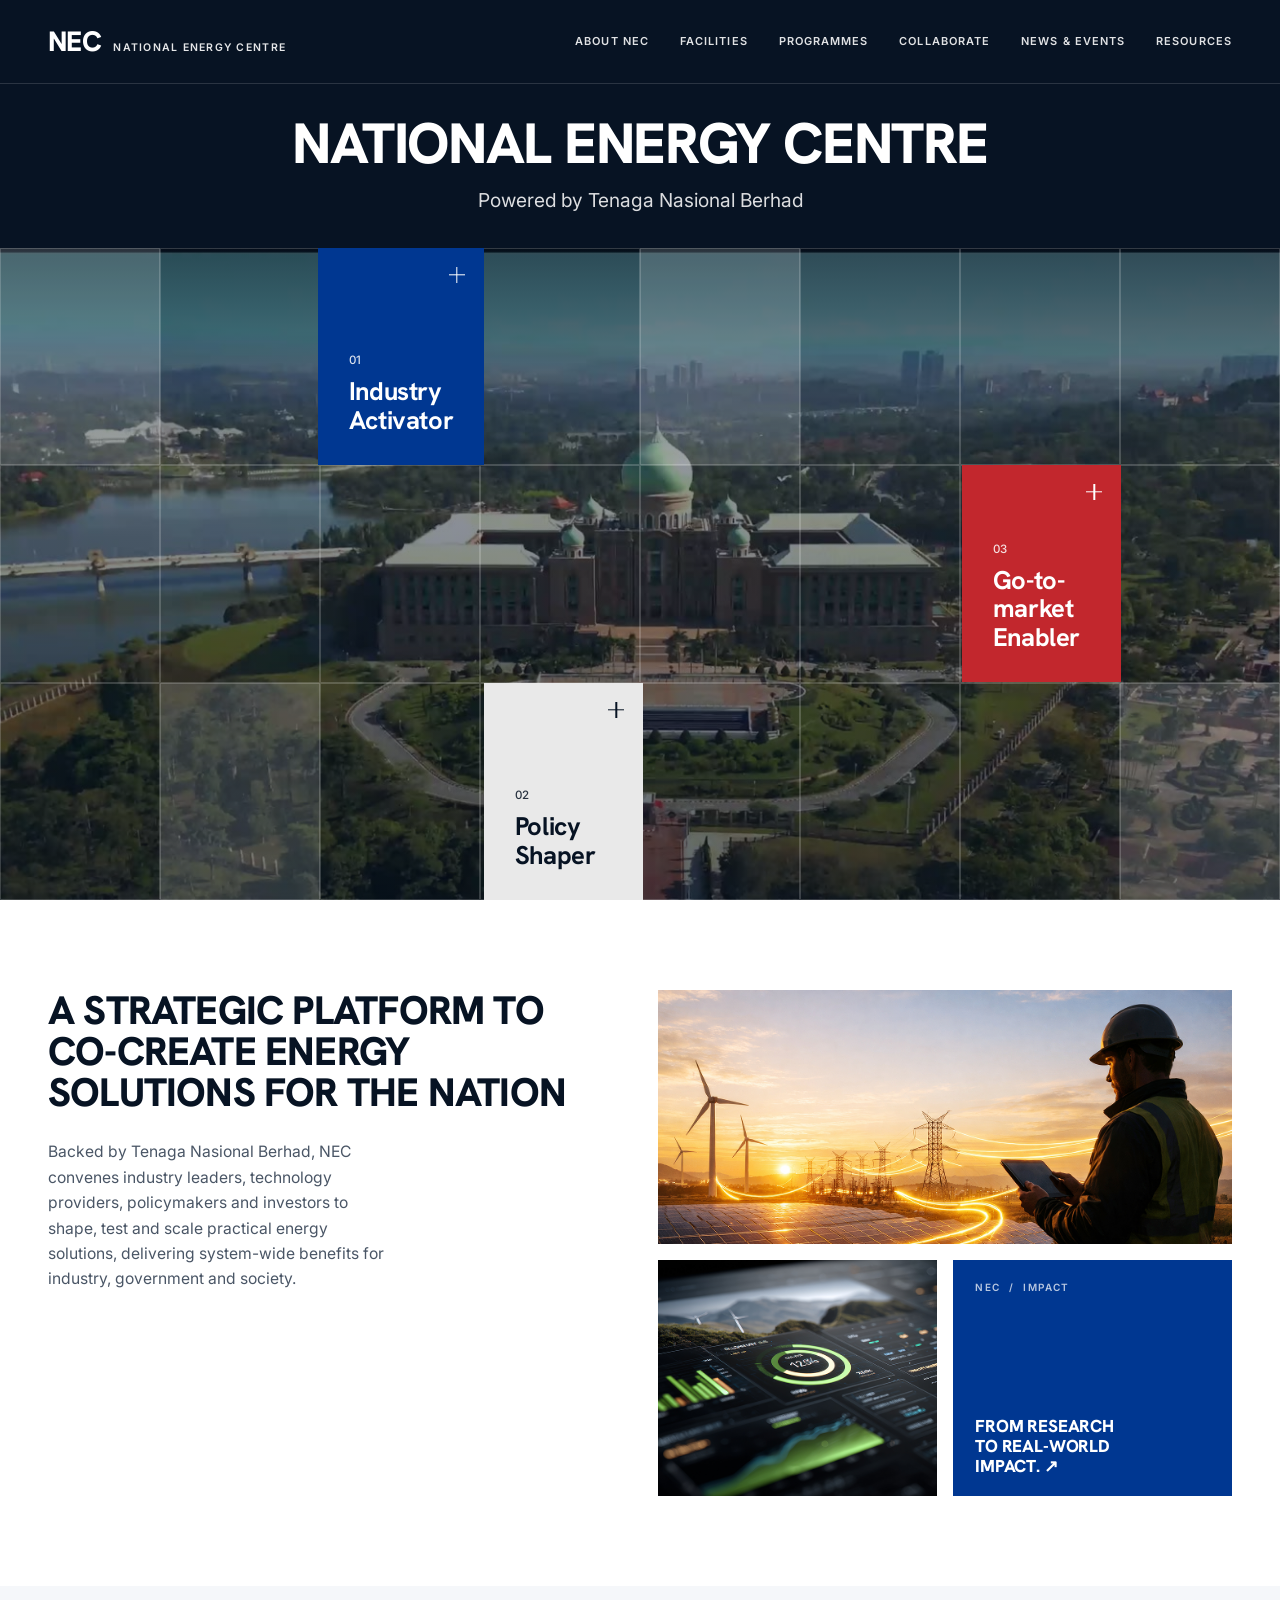
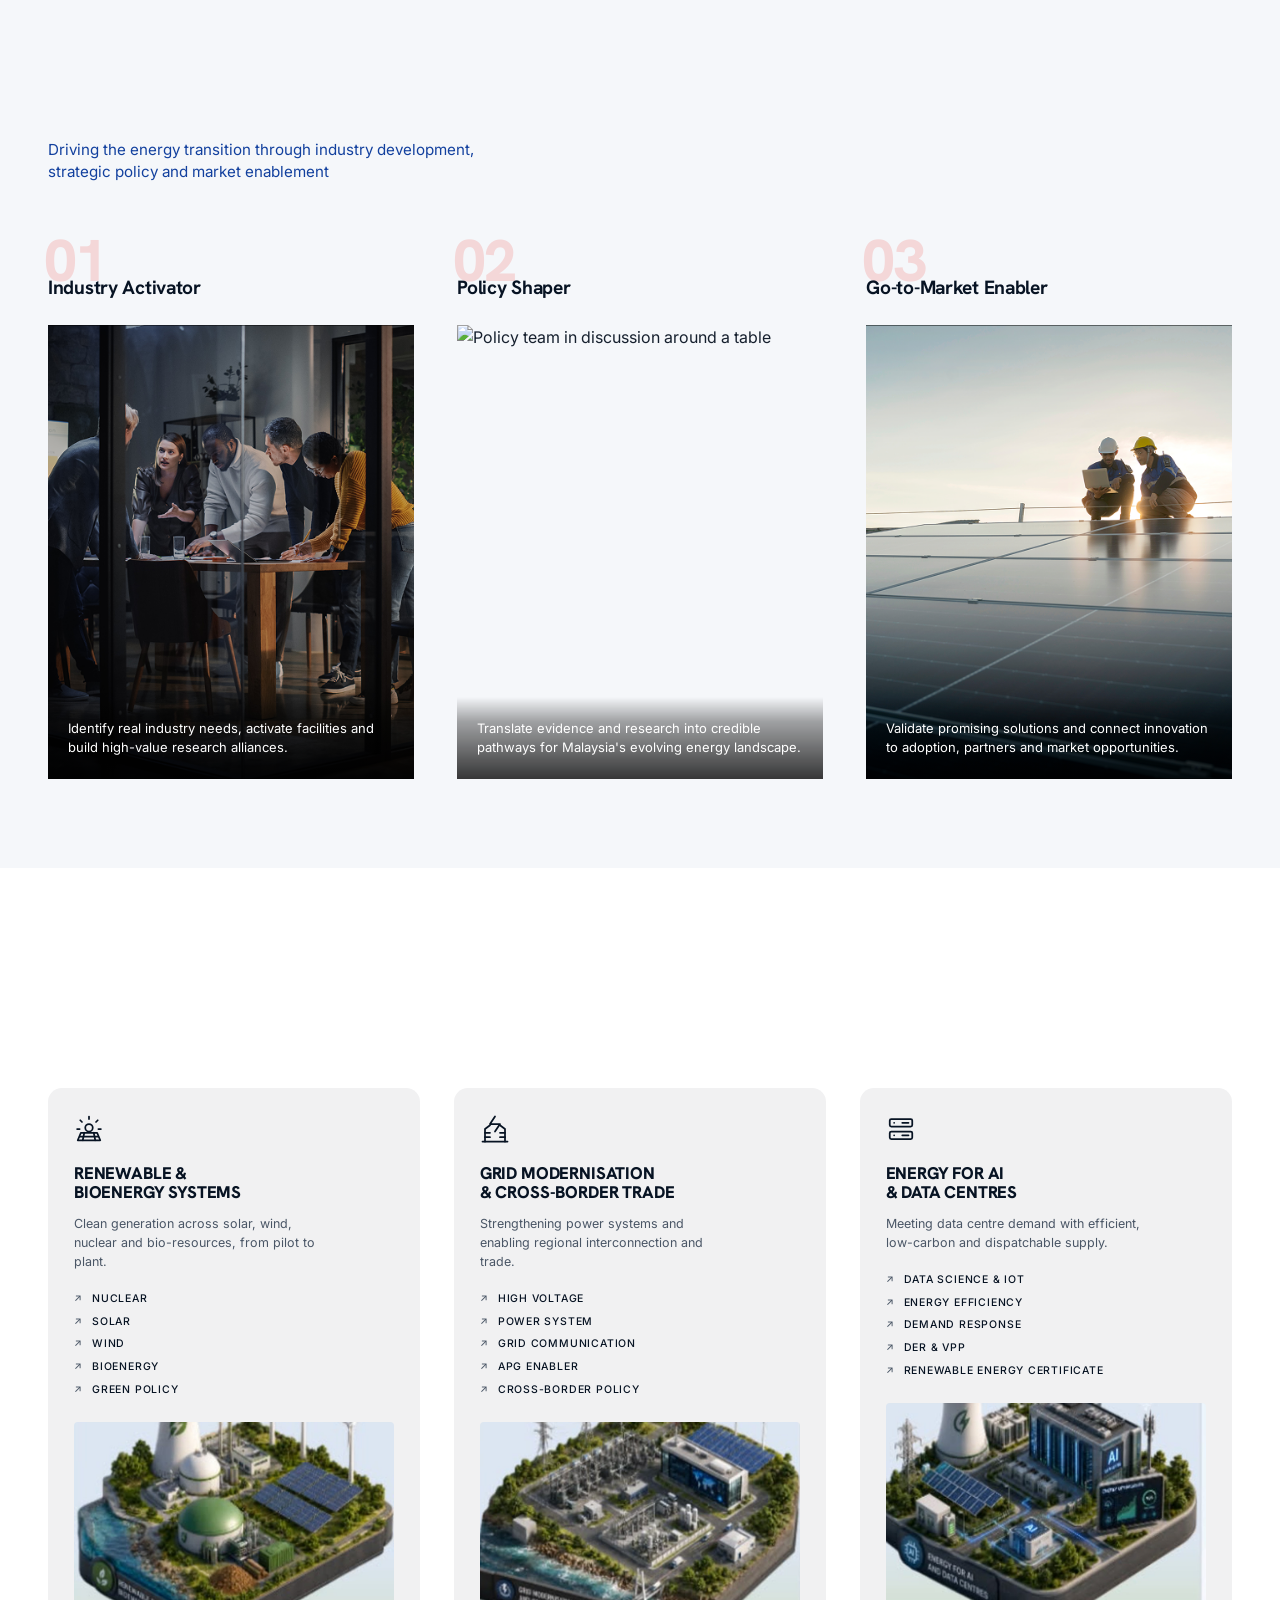
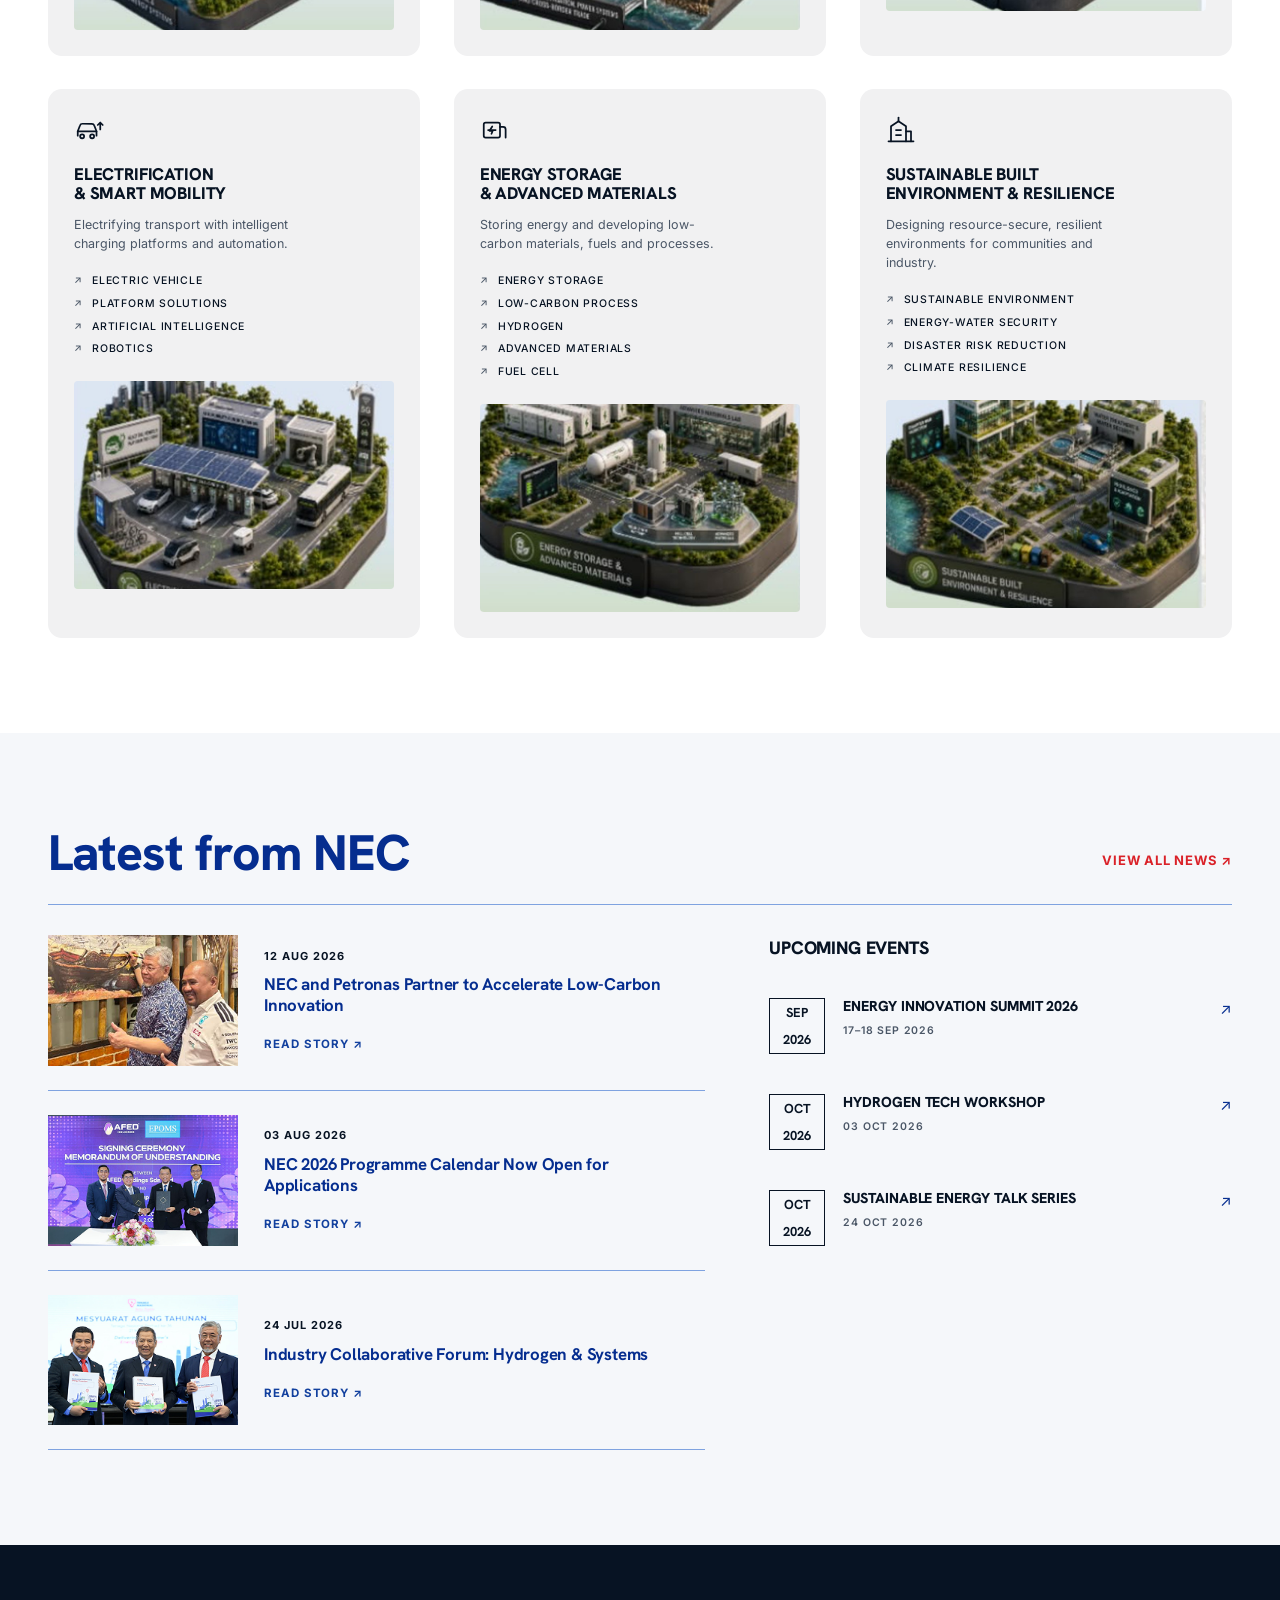
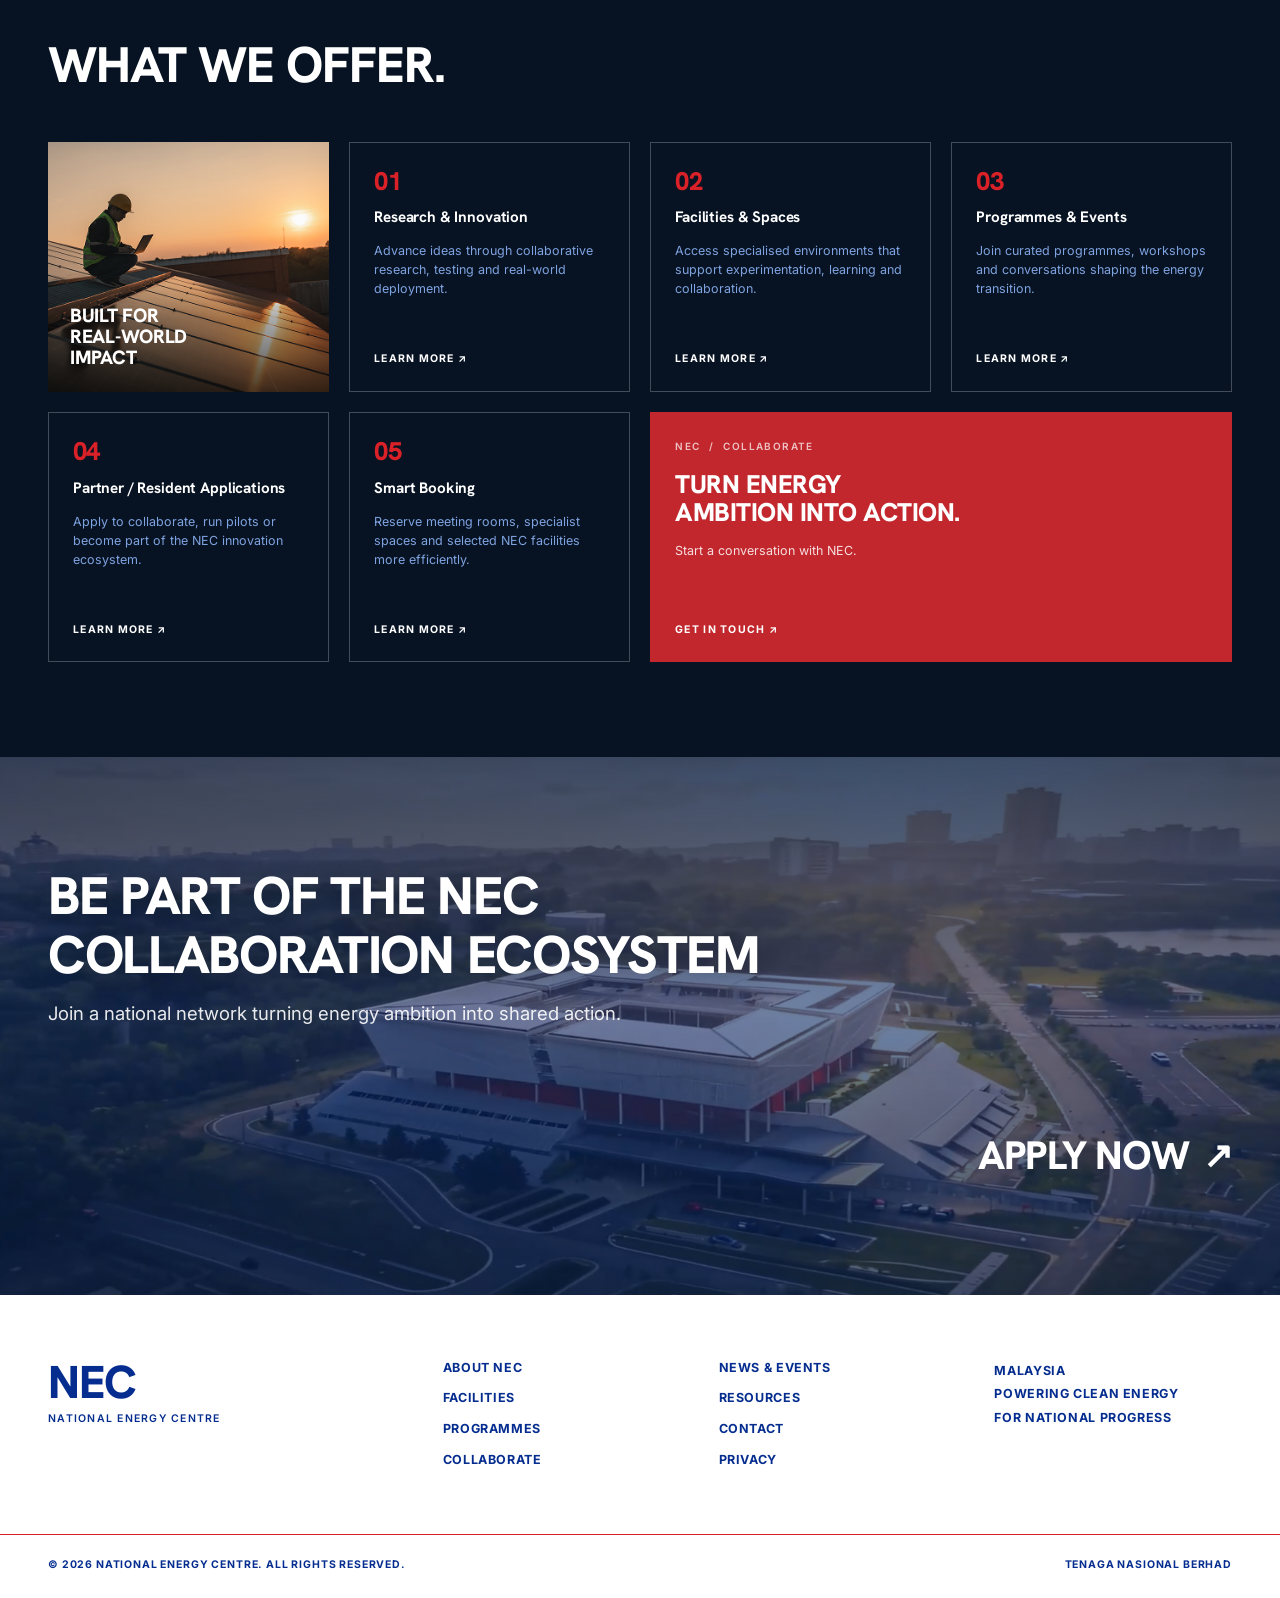
==== index.html @ 88319668 "first commit" ====
<!doctype html>
<html lang="en">
  <head>
    <meta charset="UTF-8" />
    <meta name="viewport" content="width=device-width, initial-scale=1" />
    <title>National Energy Centre — Powered by Tenaga Nasional Berhad</title>
    <meta
      name="description"
      content="A strategic platform to co-create energy solutions for the nation. NEC convenes industry, policymakers and investors to shape, test and scale practical energy solutions."
    />
    <link rel="preconnect" href="https://fonts.googleapis.com" />
    <link rel="preconnect" href="https://fonts.gstatic.com" crossorigin />
    <link
      href="https://fonts.googleapis.com/css2?family=Hanken+Grotesk:wght@400;500;600;700;800&family=Inter:wght@400;500;600;700&display=swap"
      rel="stylesheet"
    />
    <link rel="stylesheet" href="css/styles.css" />
  </head>
  <body>
    <a class="skip-link" href="#main">Skip to content</a>

    <!-- ══════════════ HEADER ══════════════ -->
    <header class="site-header" id="siteHeader">
      <div class="shell site-header__inner">
        <a class="brand" href="#top">
          <span class="brand__mark">NEC</span>
          <span class="brand__word">National Energy Centre</span>
        </a>

        <nav class="nav" id="primaryNav" aria-label="Primary">
          <a href="#about">About NEC</a>
          <a href="#focus">Facilities</a>
          <a href="#offer">Programmes</a>
          <a href="#cta">Collaborate</a>
          <a href="#news">News &amp; Events</a>
          <a href="#focus">Resources</a>
        </nav>

        <button
          class="nav-toggle"
          id="navToggle"
          aria-expanded="false"
          aria-controls="primaryNav"
          aria-label="Open menu"
        >
          <span></span><span></span><span></span>
        </button>
      </div>
    </header>

    <main id="main">
      <!-- ══════════════ HERO ══════════════ -->
      <section class="hero" id="top">
        <div class="hero__intro shell">
          <h1 class="hero__title" data-split>National Energy Centre</h1>
          <p class="hero__kicker">Powered by Tenaga Nasional Berhad</p>
        </div>

        <div class="hero__media" id="heroMedia">
          <video
            class="hero__video"
            id="heroVideo"
            autoplay
            muted
            loop
            playsinline
            preload="metadata"
            poster="assets/img/poster.jpg"
          >
            <source
              src="assets/video/hero-energy.mp4"
              type="video/mp4"
              data-desktop
            />
          </video>
          <div class="hero__scrim" aria-hidden="true"></div>
          <div class="hero__grid" id="heroGrid" aria-hidden="true"></div>

          <div class="hero__cards">
            <article
              class="pillar-tile pillar-tile--blue"
              style="--col: 3; --row: 1"
              tabindex="0"
            >
              <button
                class="pillar-tile__plus"
                aria-label="Expand Industry Activator"
              ></button>
              <span class="pillar-tile__num">01</span>
              <h2 class="pillar-tile__name">Industry <br />Activator</h2>
              <p class="pillar-tile__more">
                Activating facilities and research alliances around real
                industry needs.
              </p>
            </article>

            <article
              class="pillar-tile pillar-tile--paper pillar-tile--up"
              style="--col: 4; --row: 3"
              tabindex="0"
            >
              <button
                class="pillar-tile__plus"
                aria-label="Expand Policy Shaper"
              ></button>
              <span class="pillar-tile__num">02</span>
              <h2 class="pillar-tile__name">Policy <br />Shaper</h2>
              <p class="pillar-tile__more">
                Turning evidence into credible pathways for Malaysia's energy
                landscape.
              </p>
            </article>

            <article
              class="pillar-tile pillar-tile--red"
              style="--col: 7; --row: 2"
              tabindex="0"
            >
              <button
                class="pillar-tile__plus"
                aria-label="Expand Go-to-market Enabler"
              ></button>
              <span class="pillar-tile__num">03</span>
              <h2 class="pillar-tile__name">Go-to-market <br />Enabler</h2>
              <p class="pillar-tile__more">
                Connecting validated innovation to adoption, partners and
                markets.
              </p>
            </article>
          </div>
        </div>
      </section>

      <!-- ══════════════ STRATEGIC PLATFORM ══════════════ -->
      <section class="strategic" id="about">
        <div class="shell strategic__grid">
          <div class="strategic__copy">
            <h2 class="display-xl" data-reveal>
              A strategic platform to co-create energy solutions for the nation
            </h2>
            <p class="lede" data-reveal style="--d: 0.12s">
              Backed by Tenaga Nasional Berhad, NEC convenes industry leaders,
              technology providers, policymakers and investors to shape, test
              and scale practical energy solutions, delivering system-wide
              benefits for industry, government and society.
            </p>
          </div>

          <div class="strategic__gallery">
            <figure class="frame frame--wide" data-reveal style="--d: 0.08s">
              <img
                src="assets/img/clean energy field.png"
                alt="Wind turbines and transmission lines at sunrise"
                loading="lazy"
              />
            </figure>
            <figure class="frame" data-reveal style="--d: 0.16s">
              <img
                src="assets/img/digital energy.png"
                alt="Digital monitoring of a live energy site"
                loading="lazy"
              />
            </figure>
            <a class="impact-card" href="#focus" data-reveal style="--d: 0.24s">
              <span class="eyebrow eyebrow--light"
                >NEC &nbsp;/&nbsp; Impact</span
              >
              <span class="impact-card__title"
                >From research <br />to real-world <br />impact.
                <i class="arrow"></i
              ></span>
            </a>
          </div>
        </div>
      </section>

      <!-- ══════════════ 3 PILLARS ══════════════ -->
      <section class="pillars">
        <div class="shell">
          <h2 class="display-lg display-lg--blue" data-reveal>
            3 Main Pillars of NEC.
          </h2>
          <p class="pillars__sub" data-reveal style="--d: 0.1s">
            Driving the energy transition through industry development,
            strategic policy and market enablement
          </p>

          <div class="pillars__row">
            <article class="pillar" data-reveal style="--d: 0.06s">
              <span class="pillar__ghost">01</span>
              <h3 class="pillar__title">Industry Activator</h3>
              <figure class="pillar__media">
                <img
                  src="assets/img/Pillar visual 1.png"
                  alt="Engineers inspecting a solar installation"
                  loading="lazy"
                />
                <figcaption>
                  Identify real industry needs, activate facilities and build
                  high-value research alliances.
                </figcaption>
              </figure>
            </article>

            <article class="pillar" data-reveal style="--d: 0.16s">
              <span class="pillar__ghost">02</span>
              <h3 class="pillar__title">Policy Shaper</h3>
              <figure class="pillar__media">
                <img
                  src="assets/img/pillar visual 2.png"
                  alt="Policy team in discussion around a table"
                  loading="lazy"
                />
                <figcaption>
                  Translate evidence and research into credible pathways for
                  Malaysia's evolving energy landscape.
                </figcaption>
              </figure>
            </article>

            <article class="pillar" data-reveal style="--d: 0.26s">
              <span class="pillar__ghost">03</span>
              <h3 class="pillar__title">Go-to-Market Enabler</h3>
              <figure class="pillar__media">
                <img
                  src="assets/img/Pillar visual 3.png"
                  alt="Data overlay on a national grid network"
                  loading="lazy"
                />
                <figcaption>
                  Validate promising solutions and connect innovation to
                  adoption, partners and market opportunities.
                </figcaption>
              </figure>
            </article>
          </div>
        </div>
      </section>

      <!-- ══════════════ 6 FOCUS AREAS ══════════════ -->
      <section class="focus" id="focus">
        <div class="shell">
          <h2 class="display-md" data-reveal>
            6 Focus area on collaboration <br />and research in NEC
          </h2>

          <div class="focus__grid">
            <article class="fcard" data-reveal style="--d: 0.05s">
              <span class="fcard__icon">
                <svg
                  viewBox="0 0 24 24"
                  fill="none"
                  stroke="currentColor"
                  stroke-width="1.4"
                  stroke-linecap="round"
                  stroke-linejoin="round"
                >
                  <path
                    d="M12 2v2M5 5l1.4 1.4M19 5l-1.4 1.4M2.5 12h2M19.5 12h2"
                  />
                  <circle cx="12" cy="11" r="3" />
                  <path d="M3 21l2.5-6h13L21 21z" />
                  <path d="M8.2 15 7 21M15.8 15 17 21M4.6 18h14.8" />
                </svg>
              </span>
              <h3 class="fcard__title">
                Renewable &amp; <br />Bioenergy Systems
              </h3>
              <p class="fcard__desc">
                Clean generation across solar, wind, nuclear and bio-resources,
                from pilot to plant.
              </p>
              <ul class="fcard__list">
                <li>Nuclear</li>
                <li>Solar</li>
                <li>Wind</li>
                <li>Bioenergy</li>
                <li>Green Policy</li>
              </ul>
              <figure class="fcard__media">
                <img
                  src="assets/img/fa1.jpg"
                  alt="Renewable and bioenergy systems model"
                  loading="lazy"
                />
              </figure>
            </article>

            <article class="fcard" data-reveal style="--d: 0.12s">
              <span class="fcard__icon">
                <svg
                  viewBox="0 0 24 24"
                  fill="none"
                  stroke="currentColor"
                  stroke-width="1.4"
                  stroke-linecap="round"
                  stroke-linejoin="round"
                >
                  <path d="M12 2 8 8h8l-4 6" />
                  <path d="M4 22V12l4-3M20 22V12l-4-3" />
                  <path d="M2 22h20" />
                  <path d="M4 15h4M16 15h4M4 18.5h4M16 18.5h4" />
                </svg>
              </span>
              <h3 class="fcard__title">
                Grid Modernisation <br />&amp; Cross-Border Trade
              </h3>
              <p class="fcard__desc">
                Strengthening power systems and enabling regional
                interconnection and trade.
              </p>
              <ul class="fcard__list">
                <li>High Voltage</li>
                <li>Power System</li>
                <li>Grid Communication</li>
                <li>APG Enabler</li>
                <li>Cross-Border Policy</li>
              </ul>
              <figure class="fcard__media">
                <img
                  src="assets/img/fa2.jpg"
                  alt="Grid modernisation and cross-border trade model"
                  loading="lazy"
                />
              </figure>
            </article>

            <article class="fcard" data-reveal style="--d: 0.19s">
              <span class="fcard__icon">
                <svg
                  viewBox="0 0 24 24"
                  fill="none"
                  stroke="currentColor"
                  stroke-width="1.4"
                  stroke-linecap="round"
                  stroke-linejoin="round"
                >
                  <rect x="3" y="4" width="18" height="6" rx="1.2" />
                  <rect x="3" y="14" width="18" height="6" rx="1.2" />
                  <path d="M6.5 7h.01M6.5 17h.01" />
                  <path d="M13 7h5M13 17h5" />
                </svg>
              </span>
              <h3 class="fcard__title">
                Energy for AI <br />&amp; Data Centres
              </h3>
              <p class="fcard__desc">
                Meeting data centre demand with efficient, low-carbon and
                dispatchable supply.
              </p>
              <ul class="fcard__list">
                <li>Data Science &amp; IoT</li>
                <li>Energy Efficiency</li>
                <li>Demand Response</li>
                <li>DER &amp; VPP</li>
                <li>Renewable Energy Certificate</li>
              </ul>
              <figure class="fcard__media">
                <img
                  src="assets/img/fa3.jpg"
                  alt="Energy for AI and data centres model"
                  loading="lazy"
                />
              </figure>
            </article>

            <article class="fcard" data-reveal style="--d: 0.05s">
              <span class="fcard__icon">
                <svg
                  viewBox="0 0 24 24"
                  fill="none"
                  stroke="currentColor"
                  stroke-width="1.4"
                  stroke-linecap="round"
                  stroke-linejoin="round"
                >
                  <path
                    d="M3 16.5V13l1.8-4.6A2 2 0 0 1 6.7 7h7.6a2 2 0 0 1 1.9 1.4L18 13v3.5"
                  />
                  <path d="M3 13h15" />
                  <circle cx="6.5" cy="17" r="1.6" />
                  <circle cx="14.5" cy="17" r="1.6" />
                  <path d="M21 6v5.5M21 6l-2 2M21 6l2 2" />
                </svg>
              </span>
              <h3 class="fcard__title">
                Electrification <br />&amp; Smart Mobility
              </h3>
              <p class="fcard__desc">
                Electrifying transport with intelligent charging platforms and
                automation.
              </p>
              <ul class="fcard__list">
                <li>Electric Vehicle</li>
                <li>Platform Solutions</li>
                <li>Artificial Intelligence</li>
                <li>Robotics</li>
              </ul>
              <figure class="fcard__media">
                <img
                  src="assets/img/fa4.jpg"
                  alt="Electrification and smart mobility model"
                  loading="lazy"
                />
              </figure>
            </article>

            <article class="fcard" data-reveal style="--d: 0.12s">
              <span class="fcard__icon">
                <svg
                  viewBox="0 0 24 24"
                  fill="none"
                  stroke="currentColor"
                  stroke-width="1.4"
                  stroke-linecap="round"
                  stroke-linejoin="round"
                >
                  <rect x="3" y="6" width="13" height="12" rx="1.5" />
                  <path d="M16 9.5h2.5a2 2 0 0 1 2 2V18" />
                  <path d="M6.5 12h6" />
                  <path d="M9.8 9.2 7.6 12.6h2.6L9.2 15" />
                </svg>
              </span>
              <h3 class="fcard__title">
                Energy Storage <br />&amp; Advanced Materials
              </h3>
              <p class="fcard__desc">
                Storing energy and developing low-carbon materials, fuels and
                processes.
              </p>
              <ul class="fcard__list">
                <li>Energy Storage</li>
                <li>Low-Carbon Process</li>
                <li>Hydrogen</li>
                <li>Advanced Materials</li>
                <li>Fuel Cell</li>
              </ul>
              <figure class="fcard__media">
                <img
                  src="assets/img/fa5.jpg"
                  alt="Energy storage and advanced materials model"
                  loading="lazy"
                />
              </figure>
            </article>

            <article class="fcard" data-reveal style="--d: 0.19s">
              <span class="fcard__icon">
                <svg
                  viewBox="0 0 24 24"
                  fill="none"
                  stroke="currentColor"
                  stroke-width="1.4"
                  stroke-linecap="round"
                  stroke-linejoin="round"
                >
                  <path d="M4 21V9l6-4 6 4v12" />
                  <path d="M2 21h20" />
                  <path d="M16 13h4v8" />
                  <path d="M8 12h4M8 16h4" />
                  <path d="M10 5V2" />
                </svg>
              </span>
              <h3 class="fcard__title">
                Sustainable Built <br />Environment &amp; Resilience
              </h3>
              <p class="fcard__desc">
                Designing resource-secure, resilient environments for
                communities and industry.
              </p>
              <ul class="fcard__list">
                <li>Sustainable Environment</li>
                <li>Energy-Water Security</li>
                <li>Disaster Risk Reduction</li>
                <li>Climate Resilience</li>
              </ul>
              <figure class="fcard__media">
                <img
                  src="assets/img/fa6.jpg"
                  alt="Sustainable built environment and resilience model"
                  loading="lazy"
                />
              </figure>
            </article>
          </div>
        </div>
      </section>

      <!-- ══════════════ LATEST FROM NEC ══════════════ -->
      <section class="news" id="news">
        <div class="shell">
          <div class="news__head">
            <h2 class="display-lg display-lg--blue" data-reveal>
              Latest from NEC
            </h2>
            <a class="link-red" href="#news" data-reveal style="--d: 0.1s"
              >View all news <i class="arrow"></i
            ></a>
          </div>

          <div class="news__body">
            <div class="news__list">
              <a class="story" href="#news" data-reveal style="--d: 0.06s">
                <figure class="story__thumb">
                  <img src="assets/img/NECnews1.png" alt="" loading="lazy" />
                </figure>
                <div class="story__body">
                  <span class="story__date">12 Aug 2026</span>
                  <h3 class="story__title">
                    NEC and Petronas Partner to Accelerate Low-Carbon Innovation
                  </h3>
                  <span class="link-blue"
                    >Read story <i class="arrow"></i
                  ></span>
                </div>
              </a>

              <a class="story" href="#news" data-reveal style="--d: 0.13s">
                <figure class="story__thumb">
                  <img src="assets/img/NECnews2.png" alt="" loading="lazy" />
                </figure>
                <div class="story__body">
                  <span class="story__date">03 Aug 2026</span>
                  <h3 class="story__title">
                    NEC 2026 Programme Calendar Now Open for Applications
                  </h3>
                  <span class="link-blue"
                    >Read story <i class="arrow"></i
                  ></span>
                </div>
              </a>

              <a class="story" href="#news" data-reveal style="--d: 0.2s">
                <figure class="story__thumb">
                  <img src="assets/img/NECnews3.png" alt="" loading="lazy" />
                </figure>
                <div class="story__body">
                  <span class="story__date">24 Jul 2026</span>
                  <h3 class="story__title">
                    Industry Collaborative Forum: Hydrogen &amp; Systems
                  </h3>
                  <span class="link-blue"
                    >Read story <i class="arrow"></i
                  ></span>
                </div>
              </a>
            </div>

            <aside class="events" data-reveal style="--d: 0.14s">
              <h3 class="events__head">Upcoming Events</h3>

              <a class="event" href="#news">
                <span class="event__date"><b>Sep</b><b>2026</b></span>
                <span class="event__body">
                  <span class="event__name">Energy Innovation Summit 2026</span>
                  <span class="event__when">17–18 Sep 2026</span>
                </span>
                <i class="arrow arrow--blue"></i>
              </a>

              <a class="event" href="#news">
                <span class="event__date"><b>Oct</b><b>2026</b></span>
                <span class="event__body">
                  <span class="event__name">Hydrogen Tech Workshop</span>
                  <span class="event__when">03 Oct 2026</span>
                </span>
                <i class="arrow arrow--blue"></i>
              </a>

              <a class="event" href="#news">
                <span class="event__date"><b>Oct</b><b>2026</b></span>
                <span class="event__body">
                  <span class="event__name"
                    >Sustainable Energy Talk Series</span
                  >
                  <span class="event__when">24 Oct 2026</span>
                </span>
                <i class="arrow arrow--blue"></i>
              </a>
            </aside>
          </div>
        </div>
      </section>

      <!-- ══════════════ WHAT WE OFFER ══════════════ -->
      <section class="offer" id="offer">
        <div class="shell">
          <h2 class="display-lg display-lg--light" data-reveal>
            What we offer.
          </h2>

          <div class="offer__grid">
            <figure class="offer__hero" data-reveal>
              <img src="assets/img/whatweoffer.png" alt="" loading="lazy" />
              <figcaption>Built for <br />real-world <br />impact</figcaption>
            </figure>

            <a class="ocard" href="#offer" data-reveal style="--d: 0.06s">
              <span class="ocard__num">01</span>
              <h3 class="ocard__title">Research &amp; Innovation</h3>
              <p class="ocard__desc">
                Advance ideas through collaborative research, testing and
                real-world deployment.
              </p>
              <span class="ocard__link">Learn more <i class="arrow"></i></span>
            </a>

            <a class="ocard" href="#offer" data-reveal style="--d: 0.12s">
              <span class="ocard__num">02</span>
              <h3 class="ocard__title">Facilities &amp; Spaces</h3>
              <p class="ocard__desc">
                Access specialised environments that support experimentation,
                learning and collaboration.
              </p>
              <span class="ocard__link">Learn more <i class="arrow"></i></span>
            </a>

            <a class="ocard" href="#offer" data-reveal style="--d: 0.18s">
              <span class="ocard__num">03</span>
              <h3 class="ocard__title">Programmes &amp; Events</h3>
              <p class="ocard__desc">
                Join curated programmes, workshops and conversations shaping the
                energy transition.
              </p>
              <span class="ocard__link">Learn more <i class="arrow"></i></span>
            </a>

            <a class="ocard" href="#offer" data-reveal style="--d: 0.06s">
              <span class="ocard__num">04</span>
              <h3 class="ocard__title">Partner / Resident Applications</h3>
              <p class="ocard__desc">
                Apply to collaborate, run pilots or become part of the NEC
                innovation ecosystem.
              </p>
              <span class="ocard__link">Learn more <i class="arrow"></i></span>
            </a>

            <a class="ocard" href="#offer" data-reveal style="--d: 0.12s">
              <span class="ocard__num">05</span>
              <h3 class="ocard__title">Smart Booking</h3>
              <p class="ocard__desc">
                Reserve meeting rooms, specialist spaces and selected NEC
                facilities more efficiently.
              </p>
              <span class="ocard__link">Learn more <i class="arrow"></i></span>
            </a>

            <a
              class="ocard ocard--red"
              href="#cta"
              data-reveal
              style="--d: 0.18s"
            >
              <span class="eyebrow eyebrow--light"
                >NEC &nbsp;/&nbsp; Collaborate</span
              >
              <h3 class="ocard__shout">
                Turn energy <br />ambition into action.
              </h3>
              <p class="ocard__desc ocard__desc--light">
                Start a conversation with NEC.
              </p>
              <span class="ocard__link"
                >Get in touch <i class="arrow"></i
              ></span>
            </a>
          </div>
        </div>
      </section>

      <!-- ══════════════ CTA BANNER ══════════════ -->
      <section class="cta" id="cta">
        <div class="cta__bg">
          <img src="assets/img/footer.png" alt="" loading="lazy" id="ctaImg" />
        </div>
        <div class="shell cta__inner">
          <h2 class="cta__title" data-reveal>
            Be part of the NEC <br />collaboration ecosystem
          </h2>
          <p class="cta__sub" data-reveal style="--d: 0.1s">
            Join a national network turning energy ambition into shared action.
          </p>
          <a class="cta__apply" href="#cta" data-reveal style="--d: 0.18s"
            >Apply now <i class="arrow arrow--xl"></i
          ></a>
        </div>
      </section>
    </main>

    <!-- ══════════════ FOOTER ══════════════ -->
    <footer class="site-footer">
      <div class="shell site-footer__grid">
        <div class="site-footer__brand">
          <span class="brand__mark brand__mark--blue">NEC</span>
          <span class="brand__word brand__word--blue"
            >National Energy Centre</span
          >
        </div>

        <nav class="fcol" aria-label="Footer navigation">
          <a href="#about">About NEC</a>
          <a href="#focus">Facilities</a>
          <a href="#offer">Programmes</a>
          <a href="#cta">Collaborate</a>
        </nav>

        <nav class="fcol" aria-label="Footer resources">
          <a href="#news">News &amp; Events</a>
          <a href="#focus">Resources</a>
          <a href="#cta">Contact</a>
          <a href="#top">Privacy</a>
        </nav>

        <p class="fcol fcol--static">
          Malaysia <br />Powering clean energy <br />for national progress
        </p>
      </div>

      <div class="shell site-footer__base">
        <span>© 2026 National Energy Centre. All rights reserved.</span>
        <span class="site-footer__tnb">Tenaga Nasional Berhad</span>
      </div>
    </footer>

    <script src="js/main.js"></script>
  </body>
</html>
---- css/styles.css ----
/* ============================================================
   NATIONAL ENERGY CENTRE — Landing page
   ============================================================ */

/* ---------- 1. Tokens ---------- */
:root{
  --ink:            #071323;
  --ink-soft:       #0d1c30;
  --blue:           #003791;   /* pillar tile / impact card        */
  --blue-head:      #052d8f;   /* section headings                 */
  --blue-link:      #12409e;
  --blue-pale:      #7fa3e0;
  --red:            #c2272d;
  --red-bright:     #da2128;
  --red-ghost:      #f4d7d8;
  --paper:          #ffffff;
  --mist:           #f5f7fa;
  --card:           #f1f1f2;
  --tile-paper:     #e9e9e9;
  --text:           #16202e;
  --text-soft:      #4a5666;
  --line:           #e2e6ec;

  --shell:          1440px;
  --pad:            48px;

  --ff-display:'Hanken Grotesk','Helvetica Neue',Arial,sans-serif;
  --ff-body:'Inter','Helvetica Neue',Arial,sans-serif;

  --ease: cubic-bezier(.22,.68,.34,1);
}

/* ---------- 2. Reset ---------- */
*,*::before,*::after{box-sizing:border-box}
html{-webkit-text-size-adjust:100%; scroll-behavior:smooth}
body{
  margin:0;
  font-family:var(--ff-body);
  color:var(--text);
  background:var(--paper);
  line-height:1.5;
  overflow-x:hidden;
  -webkit-font-smoothing:antialiased;
}
img,video{display:block;max-width:100%}
a{color:inherit;text-decoration:none}
ul{margin:0;padding:0;list-style:none}
h1,h2,h3,p{margin:0}
button{font:inherit;color:inherit;background:none;border:0;cursor:pointer}

:focus-visible{outline:2px solid var(--red-bright); outline-offset:3px}

.skip-link{
  position:absolute;left:-9999px;top:0;z-index:200;
  background:var(--red);color:#fff;padding:12px 18px;font-size:14px
}
.skip-link:focus{left:12px;top:12px}

.shell{
  width:100%;max-width:var(--shell);
  margin-inline:auto;padding-inline:var(--pad);
}

/* ---------- 3. Shared type ---------- */
.display-xl,.display-lg,.display-md{
  font-family:var(--ff-display);
  letter-spacing:-.02em;
}
.display-xl{
  font-size:clamp(1.9rem,3.1vw,2.7rem);
  font-weight:800;line-height:1.04;text-transform:uppercase;
  color:var(--ink);
}
.display-lg{
  font-size:clamp(2.1rem,3.9vw,3.35rem);
  font-weight:800;line-height:1.02;
}
.display-lg--blue{color:var(--blue-head)}
.display-lg--light{color:#fff;text-transform:uppercase}
.display-md{
  font-size:clamp(1.5rem,2.4vw,2.15rem);
  font-weight:700;line-height:1.12;color:var(--ink);
}
.lede{
  font-size:clamp(.98rem,1.15vw,1.1rem);
  line-height:1.62;color:var(--text-soft);max-width:34ch;
}
.eyebrow{
  font-family:var(--ff-body);
  font-size:10px;font-weight:600;letter-spacing:.14em;text-transform:uppercase;
}
.eyebrow--light{color:rgba(255,255,255,.72)}

/* arrow glyph */
.arrow{font-style:normal;display:inline-block;transition:transform .35s var(--ease)}
.arrow::before{content:"\2197"}
.arrow--blue{color:var(--blue-head);font-size:15px}
.arrow--xl{font-size:.9em}

.link-red{
  color:var(--red-bright);font-size:13px;font-weight:700;
  letter-spacing:.06em;text-transform:uppercase;white-space:nowrap;
}
.link-red:hover .arrow,
.link-blue:hover .arrow{transform:translate(3px,-3px)}
.link-blue{
  color:var(--blue-link);font-size:11.5px;font-weight:700;
  letter-spacing:.08em;text-transform:uppercase;
}

/* ============================================================
   4. HEADER
   ============================================================ */
.site-header{
  position:fixed;inset:0 0 auto 0;z-index:100;
  background:transparent;
  transition:background .4s var(--ease),backdrop-filter .4s var(--ease),box-shadow .4s var(--ease);
}
.site-header.is-stuck{
  background:rgba(7,19,35,.92);
  backdrop-filter:saturate(150%) blur(10px);
  box-shadow:0 1px 0 rgba(255,255,255,.08);
}
.site-header__inner{
  display:flex;align-items:center;gap:24px;
  height:84px;
  border-bottom:1px solid rgba(255,255,255,.14);
  transition:height .4s var(--ease);
}
.site-header.is-stuck .site-header__inner{height:66px;border-bottom-color:transparent}

.brand{display:flex;align-items:baseline;gap:12px;flex:none}
.brand__mark{
  font-family:var(--ff-display);font-weight:800;font-size:28px;
  letter-spacing:-.02em;color:#fff;line-height:1;
}
.brand__word{
  font-size:10.5px;font-weight:600;letter-spacing:.12em;
  text-transform:uppercase;color:rgba(255,255,255,.9);
}
.brand__mark--blue{color:var(--blue-head);font-size:46px}
.brand__word--blue{color:var(--blue-head)}

.nav{margin-left:auto;display:flex;gap:clamp(18px,2.4vw,42px)}
.nav a{
  position:relative;
  font-size:11px;font-weight:600;letter-spacing:.1em;text-transform:uppercase;
  color:rgba(255,255,255,.88);padding:6px 0;
}
.nav a::after{
  content:"";position:absolute;left:0;bottom:0;height:1.5px;width:100%;
  background:var(--red-bright);transform:scaleX(0);transform-origin:right;
  transition:transform .38s var(--ease);
}
.nav a:hover{color:#fff}
.nav a:hover::after{transform:scaleX(1);transform-origin:left}

.nav-toggle{display:none;width:40px;height:40px;margin-left:auto;position:relative}
.nav-toggle span{
  position:absolute;left:9px;width:22px;height:1.6px;background:#fff;
  transition:transform .35s var(--ease),opacity .2s linear;
}
.nav-toggle span:nth-child(1){top:14px}
.nav-toggle span:nth-child(2){top:19.5px}
.nav-toggle span:nth-child(3){top:25px}
.nav-toggle[aria-expanded="true"] span:nth-child(1){transform:translateY(5.5px) rotate(45deg)}
.nav-toggle[aria-expanded="true"] span:nth-child(2){opacity:0}
.nav-toggle[aria-expanded="true"] span:nth-child(3){transform:translateY(-5.5px) rotate(-45deg)}

/* ============================================================
   5. HERO
   ============================================================ */
.hero{
  background:var(--ink);position:relative;
  display:flex;flex-direction:column;
  min-height:100vh;min-height:100svh;
}

.hero__intro{
  flex:none;
  padding-top:clamp(110px,9vw,150px);
  padding-bottom:clamp(22px,2.6vw,36px);
  text-align:center;
}
.hero__title{
  font-family:var(--ff-display);
  font-size:clamp(1.85rem,4.6vw,3.55rem);
  font-weight:800;line-height:1;letter-spacing:-.025em;
  text-transform:uppercase;color:#fff;
}
.hero__title .w{
  display:inline-block;
  opacity:0;transform:translateY(28px);
  animation:heroWord .9s var(--ease) forwards;
  animation-delay:calc(.1s + var(--i) * .07s);
}
@keyframes heroWord{to{opacity:1;transform:none}}
.hero__kicker{
  margin-top:14px;
  font-size:clamp(.95rem,1.5vw,1.4rem);
  color:rgba(255,255,255,.86);
  opacity:0;animation:heroWord .9s var(--ease) .42s forwards;
}

/* --- media band with mosaic grid --- */
.hero__media{
  position:relative;
  flex:1 1 auto;                 /* fills the rest of the viewport */
  min-height:420px;
  overflow:hidden;
}
.hero__video{
  position:absolute;inset:0;width:100%;height:100%;
  object-fit:cover;
}
.hero__scrim{
  position:absolute;inset:0;
  background:
    linear-gradient(180deg,rgba(7,19,35,.72) 0%,rgba(7,19,35,.34) 34%,rgba(7,19,35,.58) 100%),
    rgba(7,19,35,.16);
}
.hero__grid,
.hero__cards{
  position:absolute;inset:0;
  display:grid;
  grid-template-columns:repeat(8,1fr);
  grid-template-rows:repeat(3,1fr);
}
.hero__grid{pointer-events:none}
.hero__cards{pointer-events:none}

.cell{
  box-shadow:inset 0 0 0 1px rgba(255,255,255,.18);
  background:rgba(255,255,255,0);
  transition:background 1.6s var(--ease);
  opacity:0;
  animation:cellIn .7s var(--ease) forwards;
  animation-delay:calc(.35s + var(--cd) * .045s);
}
@keyframes cellIn{to{opacity:1}}
.cell.is-lit{background:rgba(255,255,255,.15)}

/* --- pillar tiles --- */
.pillar-tile{
  grid-column:var(--col);
  grid-row:var(--row);
  position:relative;
  pointer-events:auto;
  padding:clamp(20px,2.4vw,34px);
  display:flex;flex-direction:column;justify-content:flex-end;
  color:#fff;cursor:pointer;
  opacity:0;transform:translateY(18px) scale(.94);
  animation:tileIn .8s var(--ease) forwards;
  transition:box-shadow .4s var(--ease);
  isolation:isolate;
}
.pillar-tile:nth-of-type(1){animation-delay:.75s}
.pillar-tile:nth-of-type(2){animation-delay:.88s}
.pillar-tile:nth-of-type(3){animation-delay:1.01s}
@keyframes tileIn{to{opacity:1;transform:none}}

.pillar-tile::before{
  content:"";position:absolute;inset:0;z-index:-1;
  background:var(--tint);
  transition:transform .45s var(--ease),box-shadow .45s var(--ease);
}
.pillar-tile--blue{--tint:var(--blue)}
.pillar-tile--red{--tint:var(--red)}
.pillar-tile--paper{--tint:var(--tile-paper);color:var(--ink)}

.pillar-tile:hover::before,
.pillar-tile:focus-visible::before,
.pillar-tile.is-open::before{
  transform:scale(1.06);
  box-shadow:0 26px 50px -22px rgba(0,0,0,.65);
}

.pillar-tile__plus{
  position:absolute;top:14px;right:14px;
  width:26px;height:26px;
}
.pillar-tile__plus::before,
.pillar-tile__plus::after{
  content:"";position:absolute;left:50%;top:50%;
  background:currentColor;
  transition:transform .45s var(--ease),opacity .3s linear;
}
.pillar-tile__plus::before{width:16px;height:1.4px;transform:translate(-50%,-50%)}
.pillar-tile__plus::after{width:1.4px;height:16px;transform:translate(-50%,-50%)}
.pillar-tile:hover .pillar-tile__plus::before{transform:translate(-50%,-50%) rotate(90deg)}
.pillar-tile:hover .pillar-tile__plus::after{transform:translate(-50%,-50%) rotate(90deg)}
.pillar-tile.is-open .pillar-tile__plus::after{transform:translate(-50%,-50%) rotate(90deg);opacity:0}

.pillar-tile__num{
  font-size:clamp(11px,.9vw,15px);font-weight:500;letter-spacing:.04em;opacity:.85;
  margin-bottom:clamp(4px,.6vw,10px);
}
.pillar-tile__name{
  font-family:var(--ff-display);
  font-size:clamp(.95rem,2vw,1.9rem);
  font-weight:700;line-height:1.12;letter-spacing:-.015em;
}
.pillar-tile__more{
  position:absolute;top:100%;left:0;right:0;
  background:var(--tint);
  padding:0 20px;font-size:12.5px;line-height:1.5;
  max-height:0;opacity:0;overflow:hidden;
  transition:max-height .5s var(--ease),opacity .3s linear,padding .5s var(--ease);
}
.pillar-tile.is-open .pillar-tile__more{
  max-height:160px;opacity:1;padding:14px 20px 18px;
  box-shadow:0 26px 40px -24px rgba(0,0,0,.6);
}

/* opens above the tile instead of below */
.pillar-tile--up .pillar-tile__more{top:auto;bottom:100%}
.pillar-tile--up.is-open .pillar-tile__more{
  padding:18px 20px 14px;
  box-shadow:0 -26px 40px -24px rgba(0,0,0,.6);
}

/* ============================================================
   6. STRATEGIC PLATFORM
   ============================================================ */
.strategic{padding-block:clamp(56px,7vw,104px)}
.strategic__grid{
  display:grid;
  grid-template-columns:minmax(0,1fr) minmax(0,1.05fr);
  gap:clamp(32px,5vw,86px);
  align-items:start;
}
.strategic__copy .lede{margin-top:26px}
.strategic__gallery{
  display:grid;
  grid-template-columns:1fr 1fr;
  gap:16px;
}
.frame{margin:0;overflow:hidden;background:var(--mist)}
.frame--wide{grid-column:1 / -1;aspect-ratio:16/7.1}
.frame img{width:100%;height:100%;object-fit:cover;transition:transform 1.1s var(--ease)}
.frame:hover img{transform:scale(1.045)}
.strategic__gallery .frame:not(.frame--wide){aspect-ratio:1.18/1}

.impact-card{
  background:var(--blue);color:#fff;
  padding:20px 22px;
  display:flex;flex-direction:column;justify-content:space-between;
  aspect-ratio:1.18/1;
  transition:background .4s var(--ease);
}
.impact-card:hover{background:#00297a}
.impact-card:hover .arrow{transform:translate(4px,-4px)}
.impact-card__title{
  font-family:var(--ff-display);
  font-size:clamp(1rem,1.35vw,1.28rem);
  font-weight:800;line-height:1.16;text-transform:uppercase;letter-spacing:-.01em;
}

/* ============================================================
   7. THREE PILLARS
   ============================================================ */
.pillars{background:var(--mist);padding-block:clamp(56px,7vw,100px)}
.pillars__sub{
  margin-top:12px;max-width:46ch;
  color:var(--blue-link);font-size:clamp(.95rem,1.15vw,1.08rem);line-height:1.5;
}
.pillars__row{
  margin-top:clamp(34px,4.4vw,58px);
  display:grid;grid-template-columns:repeat(3,1fr);
  gap:clamp(22px,3.4vw,58px);
}
.pillar{position:relative;padding-top:34px}
.pillar__ghost{
  position:absolute;top:-8px;left:-4px;
  font-family:var(--ff-display);font-size:clamp(3rem,4.6vw,4.1rem);
  font-weight:800;color:var(--red-ghost);line-height:1;letter-spacing:-.03em;
  z-index:0;user-select:none;
  transition:transform .6s var(--ease);
}
.pillar:hover .pillar__ghost{transform:translateY(-6px)}
.pillar__title{
  position:relative;z-index:1;
  font-family:var(--ff-display);
  font-size:clamp(1.05rem,1.5vw,1.4rem);font-weight:700;letter-spacing:-.015em;
  color:var(--ink);
}
.pillar__media{
  position:relative;margin:22px 0 0;overflow:hidden;
  aspect-ratio:1/1.24;
}
.pillar__media img{width:100%;height:100%;object-fit:cover;transition:transform 1.1s var(--ease)}
.pillar:hover .pillar__media img{transform:scale(1.06)}
.pillar__media figcaption{
  position:absolute;inset:auto 0 0 0;
  padding:22px 20px 22px;
  color:#fff;font-size:13px;line-height:1.45;
  background:linear-gradient(180deg,rgba(0,0,0,0),rgba(0,0,0,.35) 30%,rgba(0,0,0,.78) 100%);
}

/* ============================================================
   8. SIX FOCUS AREAS
   ============================================================ */
.focus{padding-block:clamp(58px,7.4vw,108px)}
.focus__grid{
  margin-top:clamp(34px,4.4vw,58px);
  display:grid;grid-template-columns:repeat(3,1fr);
  gap:clamp(18px,2.6vw,40px);
}
.fcard{
  background:var(--card);
  border-radius:14px;
  padding:26px 26px 26px;
  display:flex;flex-direction:column;
  transition:transform .5s var(--ease),box-shadow .5s var(--ease),background .5s var(--ease);
}
.fcard:hover{
  transform:translateY(-6px);
  background:#eceef0;
  box-shadow:0 26px 44px -28px rgba(7,19,35,.42);
}
.fcard__icon{display:block;width:30px;height:30px;color:var(--ink);margin-bottom:20px}
.fcard__icon svg{width:100%;height:100%}
.fcard__title{
  font-family:var(--ff-display);
  font-size:clamp(1.05rem,1.32vw,1.24rem);
  font-weight:800;line-height:1.12;text-transform:uppercase;letter-spacing:-.01em;
  color:var(--ink);
}
.fcard__desc{
  margin-top:12px;font-size:12.5px;line-height:1.52;color:var(--text-soft);
  max-width:32ch;
}
.fcard__list{margin-top:20px;display:flex;flex-direction:column;gap:7px}
.fcard__list li{
  position:relative;padding-left:18px;
  font-size:10.5px;font-weight:500;letter-spacing:.075em;text-transform:uppercase;
  color:var(--ink);
}
.fcard__list li::before{
  content:"\2197";position:absolute;left:0;top:-1px;
  font-size:10px;color:var(--text-soft);
  transition:transform .35s var(--ease);
}
.fcard:hover .fcard__list li::before{transform:translate(2px,-2px)}
.fcard__media{
  margin:24px 0 0;overflow:hidden;border-radius:4px;
  aspect-ratio:16/10.4;background:#dfe6ec;
}
.fcard__media img{width:100%;height:100%;object-fit:cover;transition:transform 1.1s var(--ease)}
.fcard:hover .fcard__media img{transform:scale(1.06)}

/* ============================================================
   9. LATEST FROM NEC
   ============================================================ */
.news{background:var(--mist);padding-block:clamp(58px,7.4vw,108px)}
.news__head{
  display:flex;align-items:flex-end;justify-content:space-between;gap:24px;
  padding-bottom:26px;
}
.news__head .link-red{padding-bottom:8px}
.news__body{
  display:grid;grid-template-columns:minmax(0,1.42fr) minmax(0,1fr);
  gap:clamp(30px,5vw,84px);
  border-top:1px solid var(--blue-pale);
  padding-top:6px;
}
.news__list{display:flex;flex-direction:column}
.story{
  display:grid;grid-template-columns:190px 1fr;gap:26px;
  padding:24px 0;
  border-bottom:1px solid var(--blue-pale);
  align-items:center;
}
.story__thumb{margin:0;overflow:hidden;aspect-ratio:16/11;background:#dde3ea}
.story__thumb img{width:100%;height:100%;object-fit:cover;transition:transform 1s var(--ease)}
.story:hover .story__thumb img{transform:scale(1.07)}
.story__date{
  display:block;font-size:11px;font-weight:700;letter-spacing:.09em;
  text-transform:uppercase;color:var(--ink);
}
.story__title{
  margin:10px 0 14px;
  font-family:var(--ff-display);
  font-size:clamp(1.02rem,1.32vw,1.28rem);font-weight:700;line-height:1.24;
  letter-spacing:-.012em;color:var(--blue-head);
  transition:color .3s var(--ease);
}
.story:hover .story__title{color:var(--red-bright)}
.story:hover .arrow{transform:translate(3px,-3px)}

.events__head{
  font-family:var(--ff-display);
  font-size:clamp(1.05rem,1.4vw,1.32rem);font-weight:800;
  text-transform:uppercase;letter-spacing:-.01em;color:var(--ink);
  margin:24px 0 22px;
}
.event{
  display:grid;grid-template-columns:auto 1fr auto;gap:18px;
  align-items:start;padding:14px 0 26px;
}
.event__date{
  display:grid;place-items:center;
  width:56px;height:56px;flex:none;
  border:1.6px solid var(--ink);
  font-family:var(--ff-display);font-weight:700;font-size:13px;line-height:1.05;
  text-transform:uppercase;color:var(--ink);
  transition:background .35s var(--ease),color .35s var(--ease),border-color .35s var(--ease);
}
.event:hover .event__date{background:var(--blue-head);border-color:var(--blue-head);color:#fff}
.event__name{
  display:block;font-family:var(--ff-display);
  font-size:clamp(.9rem,1.05vw,1rem);font-weight:800;line-height:1.22;
  text-transform:uppercase;letter-spacing:-.005em;color:var(--ink);
}
.event__when{
  display:block;margin-top:7px;
  font-size:10.5px;font-weight:600;letter-spacing:.08em;text-transform:uppercase;
  color:var(--text-soft);
}
.event:hover .arrow{transform:translate(3px,-3px)}

/* ============================================================
   10. WHAT WE OFFER
   ============================================================ */
.offer{background:var(--ink);color:#fff;padding-block:clamp(58px,7.4vw,110px)}
.offer__grid{
  margin-top:clamp(30px,4vw,52px);
  display:grid;grid-template-columns:repeat(4,1fr);
  gap:clamp(14px,1.6vw,24px);
}
.offer__hero{
  position:relative;margin:0;overflow:hidden;
  min-height:250px;
}
.offer__hero img{
  position:absolute;inset:0;width:100%;height:100%;object-fit:cover;
  transition:transform 1.2s var(--ease);
}
.offer__hero:hover img{transform:scale(1.06)}
.offer__hero figcaption{
  position:absolute;inset:auto 0 0 0;padding:24px 22px;
  font-family:var(--ff-display);font-size:clamp(1.1rem,1.5vw,1.4rem);
  font-weight:800;line-height:1.1;text-transform:uppercase;letter-spacing:-.015em;
  background:linear-gradient(180deg,rgba(0,0,0,0),rgba(0,0,0,.32) 34%,rgba(0,0,0,.7) 100%);
}

.ocard{
  position:relative;
  border:1px solid rgba(255,255,255,.24);
  padding:26px 24px 24px;
  display:flex;flex-direction:column;
  min-height:250px;
  transition:border-color .4s var(--ease),background .4s var(--ease),transform .4s var(--ease);
}
.ocard:hover{
  border-color:var(--red-bright);
  background:rgba(255,255,255,.035);
  transform:translateY(-4px);
}
.ocard__num{
  font-family:var(--ff-display);font-size:clamp(1.5rem,2vw,1.9rem);
  font-weight:800;color:var(--red-bright);line-height:1;letter-spacing:-.02em;
}
.ocard__title{
  margin-top:14px;
  font-family:var(--ff-display);font-size:clamp(.95rem,1.12vw,1.06rem);
  font-weight:700;line-height:1.25;letter-spacing:-.01em;color:#fff;
}
.ocard__desc{
  margin-top:14px;font-size:12.5px;line-height:1.52;
  color:var(--blue-pale);max-width:30ch;
}
.ocard__desc--light{color:rgba(255,255,255,.85)}
.ocard__link{
  margin-top:auto;padding-top:20px;
  font-size:10.5px;font-weight:700;letter-spacing:.12em;text-transform:uppercase;color:#fff;
}
.ocard:hover .arrow{transform:translate(3px,-3px)}

.ocard--red{
  grid-column:span 2;
  background:var(--red);border-color:var(--red);
  justify-content:flex-start;
}
.ocard--red:hover{background:#b01f25;border-color:#b01f25}
.ocard__shout{
  margin-top:16px;
  font-family:var(--ff-display);font-size:clamp(1.3rem,2vw,1.85rem);
  font-weight:800;line-height:1.1;text-transform:uppercase;letter-spacing:-.02em;color:#fff;
}

/* ============================================================
   11. CTA BANNER
   ============================================================ */
.cta{position:relative;overflow:hidden;isolation:isolate}
.cta__bg{position:absolute;inset:-8% 0 -8% 0;z-index:-2}
.cta__bg img{width:100%;height:100%;object-fit:cover;will-change:transform}
.cta::after{
  content:"";position:absolute;inset:0;z-index:-1;
  background:linear-gradient(180deg,rgba(7,19,35,.62) 0%,rgba(7,19,35,.28) 46%,rgba(7,19,35,.5) 100%);
}
.cta__inner{
  padding-block:clamp(64px,8.5vw,132px);
  min-height:clamp(420px,42vw,620px);
  display:flex;flex-direction:column;
}
.cta__title{
  font-family:var(--ff-display);
  font-size:clamp(1.75rem,4.2vw,3.3rem);
  font-weight:800;line-height:1.12;letter-spacing:-.025em;
  text-transform:uppercase;color:#fff;
  text-shadow:0 2px 30px rgba(0,0,0,.35);
}
.cta__sub{
  margin-top:16px;
  font-size:clamp(.98rem,1.45vw,1.32rem);color:rgba(255,255,255,.9);
}
.cta__apply{
  margin-top:auto;align-self:flex-end;
  padding-top:clamp(50px,7vw,110px);
  font-family:var(--ff-display);
  font-size:clamp(1.5rem,3.1vw,2.5rem);
  font-weight:800;letter-spacing:-.02em;text-transform:uppercase;color:#fff;
  display:inline-flex;align-items:center;gap:14px;
}
.cta__apply:hover .arrow{transform:translate(6px,-6px)}

/* ============================================================
   12. FOOTER
   ============================================================ */
.site-footer{background:#fff;padding-top:clamp(44px,5vw,72px)}
.site-footer__grid{
  display:grid;grid-template-columns:1.5fr 1fr 1fr 1fr;
  gap:clamp(24px,3vw,48px);
  padding-bottom:clamp(40px,5vw,80px);
}
.site-footer__brand{display:flex;flex-direction:column;gap:6px;align-items:flex-start}
.fcol{display:flex;flex-direction:column;gap:12px}
.fcol a,.fcol--static{
  font-size:12.5px;font-weight:700;letter-spacing:.05em;text-transform:uppercase;
  color:var(--blue-head);
}
.fcol--static{line-height:1.9;font-weight:700}
.fcol a{transition:color .3s var(--ease),transform .3s var(--ease)}
.fcol a:hover{color:var(--red-bright);transform:translateX(3px)}

.site-footer__base{
  display:flex;justify-content:space-between;gap:20px;flex-wrap:wrap;
  padding-block:22px 26px;
  border-top:1.4px solid var(--red-bright);
  font-size:10.5px;font-weight:700;letter-spacing:.08em;text-transform:uppercase;
  color:var(--blue-head);
}
.site-footer__tnb{color:var(--blue-head)}

/* ============================================================
   13. SCROLL REVEAL
   ============================================================ */
[data-reveal]{
  opacity:0;transform:translateY(26px);
  transition:opacity .8s var(--ease),transform .8s var(--ease);
  transition-delay:var(--d,0s);
}
[data-reveal].is-in{opacity:1;transform:none}

/* ============================================================
   14. RESPONSIVE
   ============================================================ */
@media (max-width:1180px){
  :root{--pad:36px}
  .offer__grid{grid-template-columns:repeat(3,1fr)}
  .ocard--red{grid-column:span 3}
  .strategic__grid{grid-template-columns:1fr;gap:38px}
  .strategic__copy .lede{max-width:56ch}
}

@media (max-width:1040px){
  .focus__grid{grid-template-columns:repeat(2,1fr)}
  .news__body{grid-template-columns:1fr;gap:14px}
  .events{border-top:1px solid var(--blue-pale);padding-top:8px}
}

/* --- hero collapses to stacked layout --- */
@media (max-width:900px){
  .site-header__inner{height:70px}
  .nav{
    position:fixed;inset:70px 0 auto 0;
    flex-direction:column;gap:0;
    background:rgba(7,19,35,.98);
    backdrop-filter:blur(12px);
    padding:8px 36px 26px;
    transform:translateY(-8px);opacity:0;pointer-events:none;
    transition:opacity .3s var(--ease),transform .3s var(--ease);
    border-bottom:1px solid rgba(255,255,255,.12);
  }
  .nav.is-open{opacity:1;transform:none;pointer-events:auto}
  .nav a{padding:15px 0;font-size:13px;border-bottom:1px solid rgba(255,255,255,.08)}
  .nav a::after{display:none}
  .nav-toggle{display:block}

  .hero__intro{padding-top:96px}
  .hero__media{
    height:auto;max-height:none;min-height:0;
    display:flex;flex-direction:column;justify-content:flex-end;
  }
  .hero__grid{grid-template-columns:repeat(4,1fr);grid-template-rows:repeat(4,1fr)}
  .hero__cards{
    position:relative;inset:auto;
    grid-template-columns:repeat(3,1fr);
    grid-template-rows:auto;
    padding:0;
    gap:0;
  }
  .pillar-tile{
    grid-column:auto;grid-row:auto;
    min-height:150px;padding:18px 16px 20px;
  }
  .pillar-tile__more{position:static;max-height:0;padding:0 16px}
  .pillar-tile.is-open .pillar-tile__more{padding:10px 16px 4px;box-shadow:none}
  .pillar-tile--up.is-open .pillar-tile__more{padding:10px 16px 4px;box-shadow:none}
  .pillar-tile::before{transform:none !important;box-shadow:none !important}

  .pillars__row{grid-template-columns:1fr;gap:36px;max-width:520px}
  .pillar__media{aspect-ratio:16/10}
  .offer__grid{grid-template-columns:repeat(2,1fr)}
  .ocard--red{grid-column:span 2}
  .offer__hero{min-height:200px}
}

@media (max-width:640px){
  :root{--pad:20px}
  .hero__cards{grid-template-columns:1fr}
  .pillar-tile{min-height:0;padding:18px 20px 20px}
  .pillar-tile__name br{display:none}
  .pillar-tile__plus{top:16px;right:16px}

  .strategic__gallery{grid-template-columns:1fr}
  .frame--wide{aspect-ratio:16/9}
  .strategic__gallery .frame:not(.frame--wide){aspect-ratio:16/9}
  .impact-card{aspect-ratio:auto;min-height:160px;gap:26px}
  .impact-card__title br{display:none}

  .focus__grid{grid-template-columns:1fr;max-width:460px}
  .fcard__title br{display:none}

  .news__head{flex-direction:column;align-items:flex-start;gap:12px}
  .story{grid-template-columns:1fr;gap:14px}
  .story__thumb{aspect-ratio:16/9}

  .offer__grid{grid-template-columns:1fr}
  .ocard--red{grid-column:span 1}
  .ocard{min-height:0}
  .offer__hero{min-height:180px}

  .cta__inner{min-height:0}
  .cta__apply{align-self:flex-start;padding-top:56px}
  .cta__title br{display:none}

  .site-footer__grid{grid-template-columns:1fr 1fr;gap:32px}
  .site-footer__brand{grid-column:1 / -1}
  .display-md br{display:none}
}

/* ============================================================
   15. REDUCED MOTION
   ============================================================ */
@media (prefers-reduced-motion:reduce){
  *,*::before,*::after{
    animation-duration:.001ms !important;
    animation-iteration-count:1 !important;
    transition-duration:.001ms !important;
    scroll-behavior:auto !important;
  }
  [data-reveal]{opacity:1;transform:none}
  .hero__title .w,.hero__kicker,.cell,.pillar-tile{opacity:1;transform:none}
}
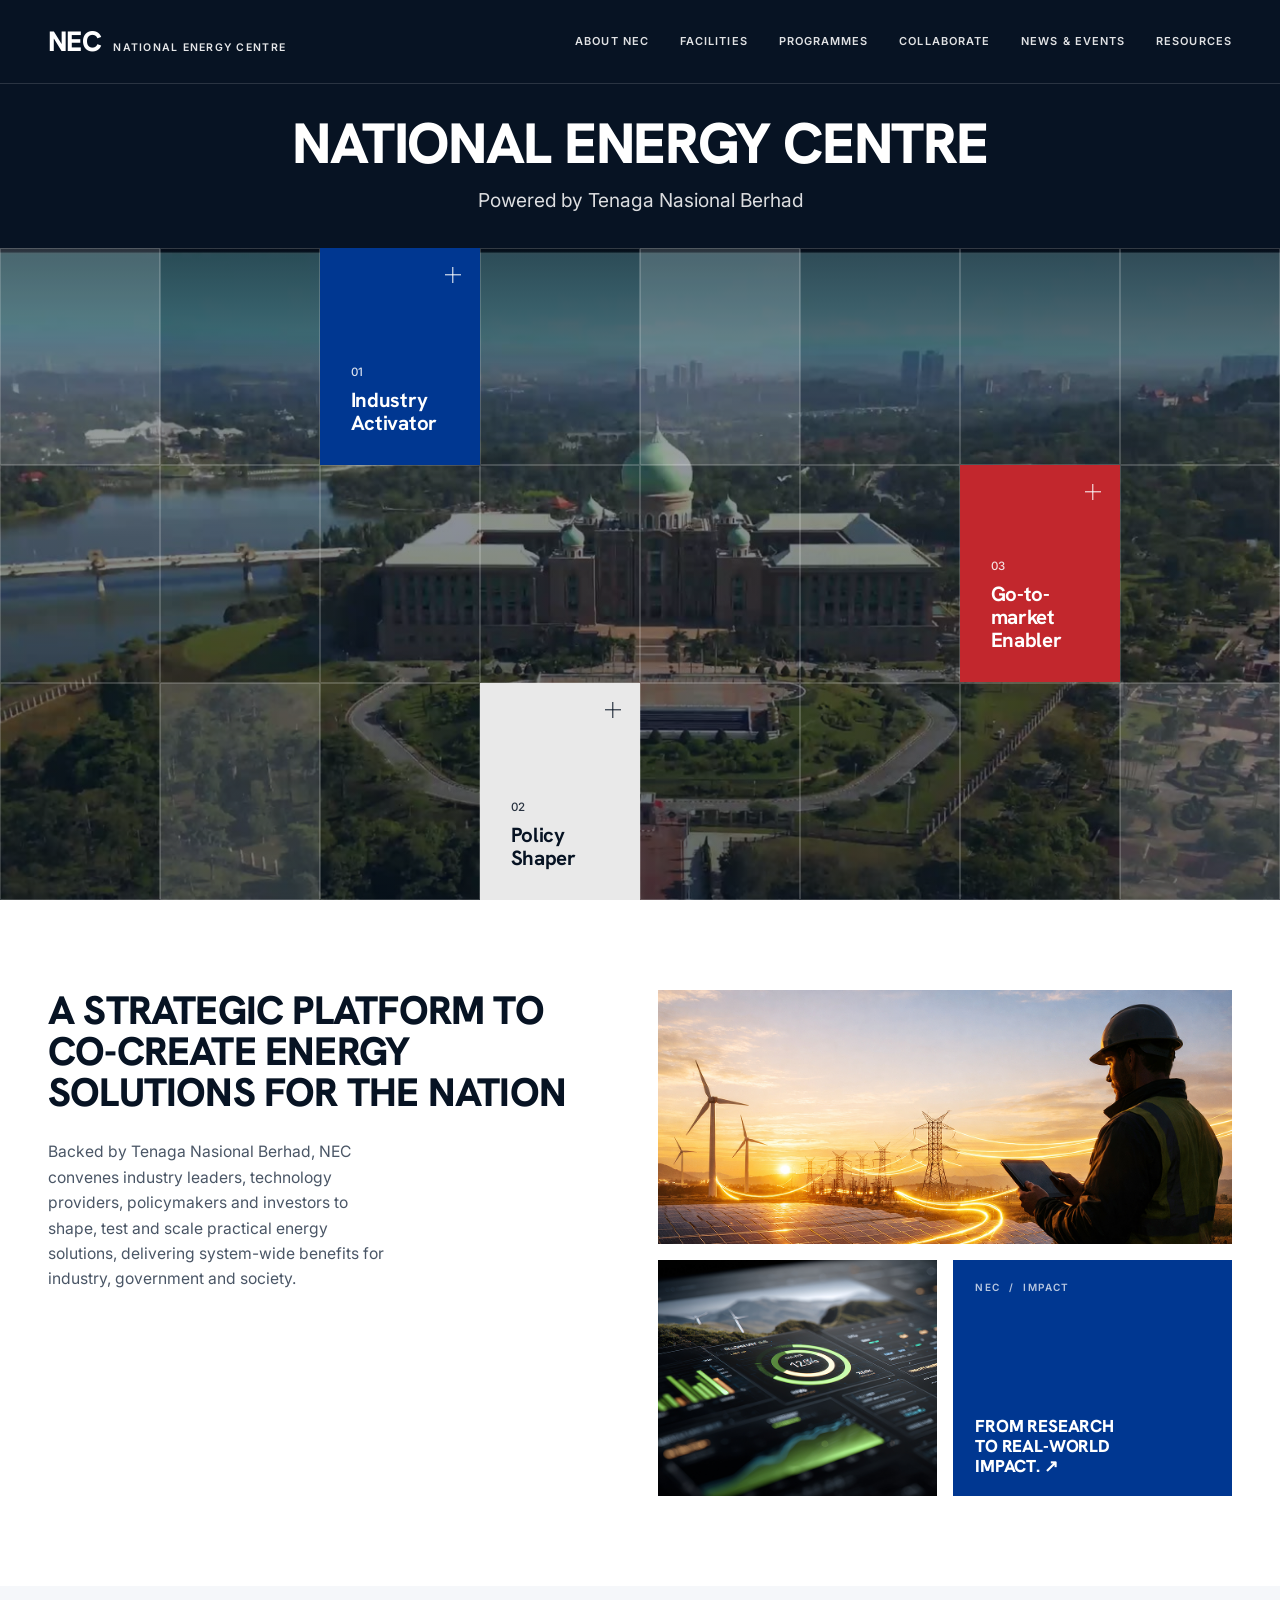
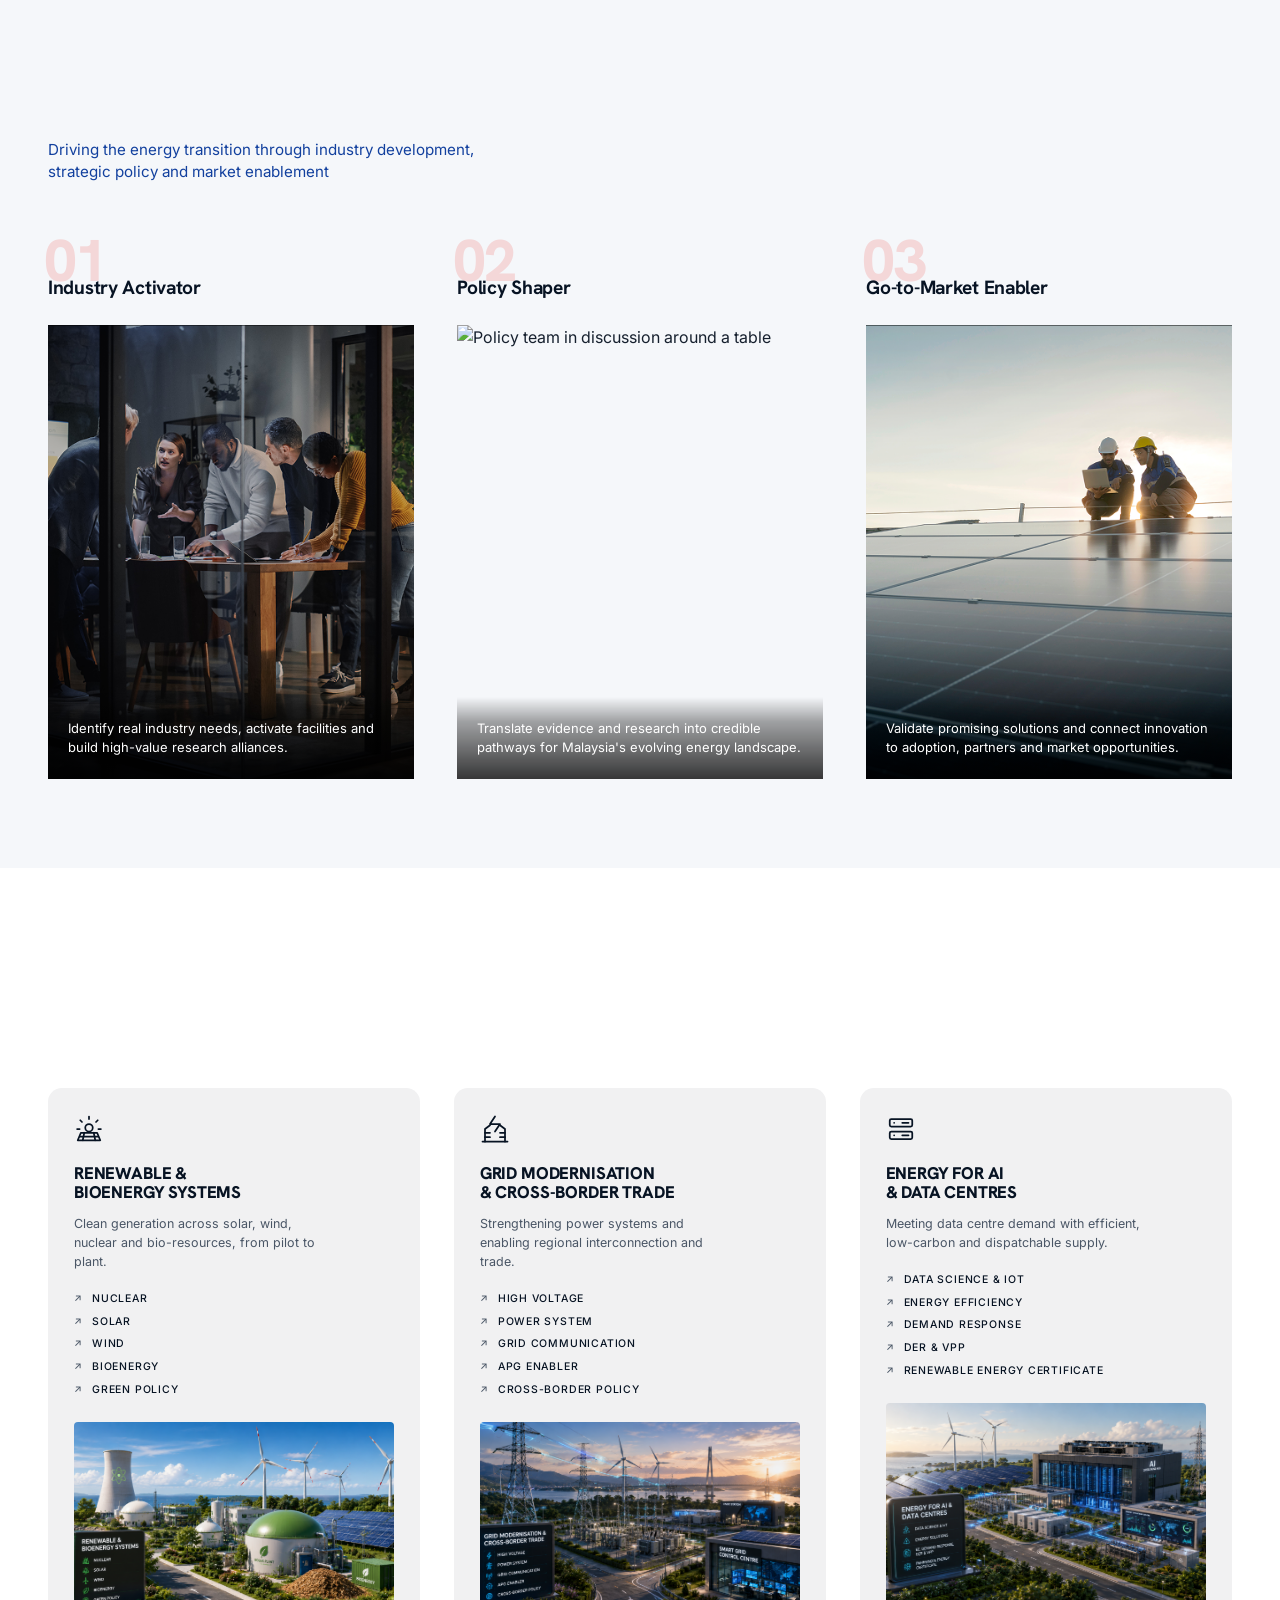
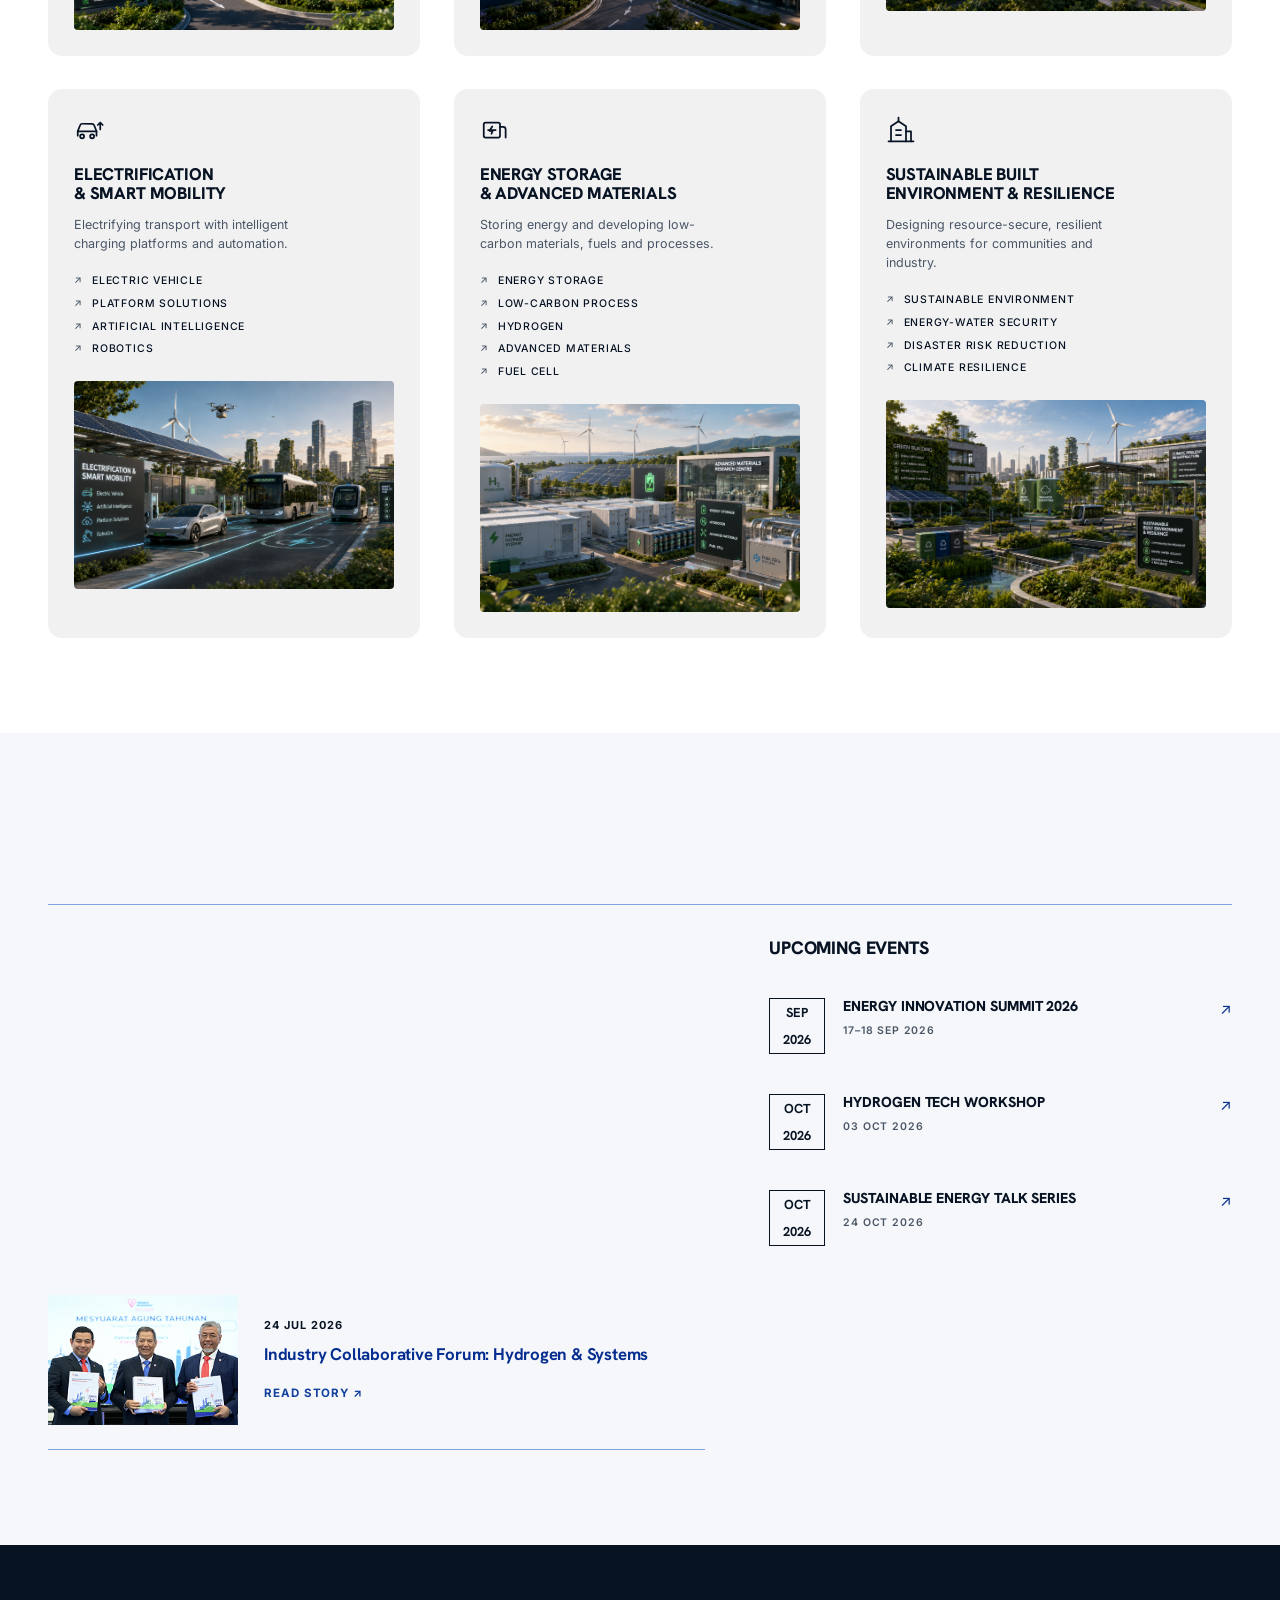
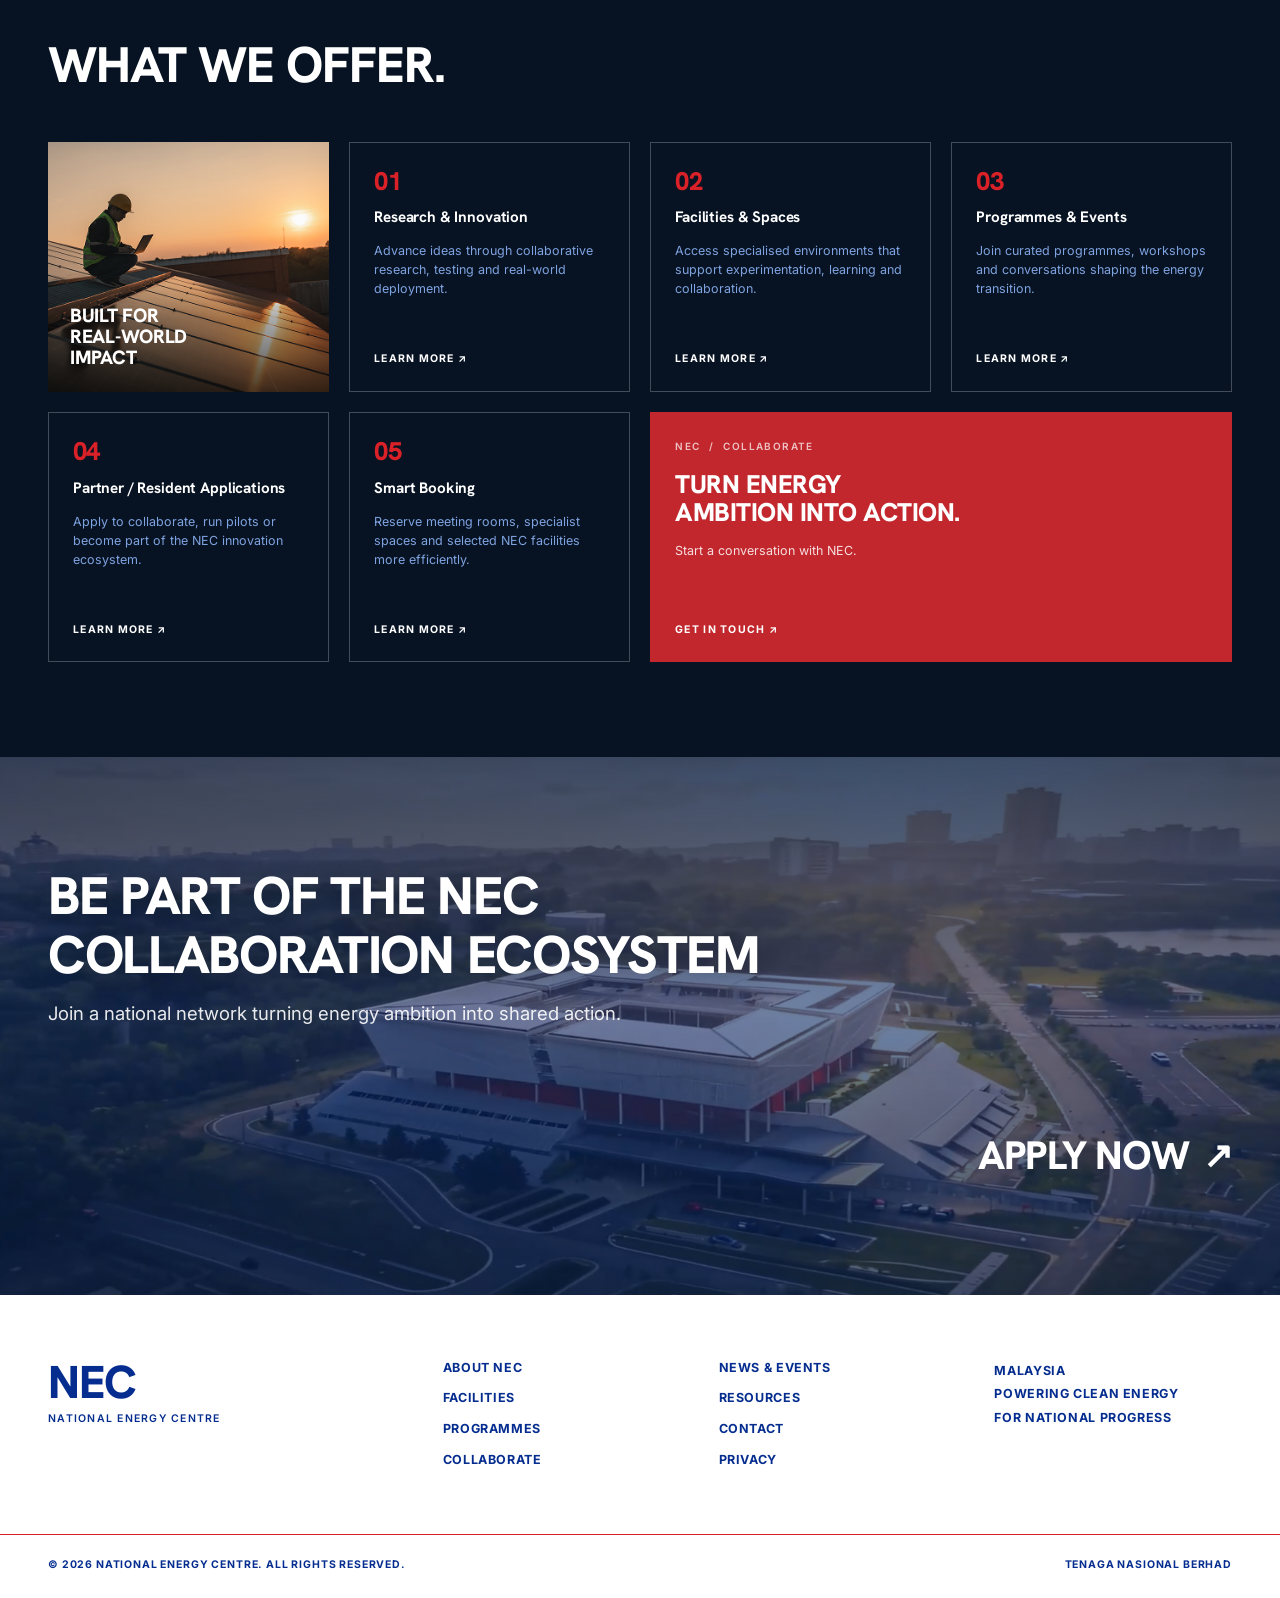
==== commit e6f0cb30: "update photos" ====
--- a/index.html
+++ b/index.html
@@ -68,7 +68,7 @@
             poster="assets/img/poster.jpg"
           >
             <source
-              src="assets/video/hero-energy.mp4"
+              src="assets/video/v1 NEC hero.mp4"
               type="video/mp4"
               data-desktop
             />
@@ -279,7 +279,7 @@
               </ul>
               <figure class="fcard__media">
                 <img
-                  src="assets/img/fa1.jpg"
+                  src="assets/img/FocusArea1.png"
                   alt="Renewable and bioenergy systems model"
                   loading="lazy"
                 />
@@ -318,7 +318,7 @@
               </ul>
               <figure class="fcard__media">
                 <img
-                  src="assets/img/fa2.jpg"
+                  src="assets/img/FocusArea2.png"
                   alt="Grid modernisation and cross-border trade model"
                   loading="lazy"
                 />
@@ -357,7 +357,7 @@
               </ul>
               <figure class="fcard__media">
                 <img
-                  src="assets/img/fa3.jpg"
+                  src="assets/img/FocusArea3.png"
                   alt="Energy for AI and data centres model"
                   loading="lazy"
                 />
@@ -398,7 +398,7 @@
               </ul>
               <figure class="fcard__media">
                 <img
-                  src="assets/img/fa4.jpg"
+                  src="assets/img/FocusArea4.png"
                   alt="Electrification and smart mobility model"
                   loading="lazy"
                 />
@@ -437,7 +437,7 @@
               </ul>
               <figure class="fcard__media">
                 <img
-                  src="assets/img/fa5.jpg"
+                  src="assets/img/FocusArea5.png"
                   alt="Energy storage and advanced materials model"
                   loading="lazy"
                 />
@@ -476,7 +476,7 @@
               </ul>
               <figure class="fcard__media">
                 <img
-                  src="assets/img/fa6.jpg"
+                  src="assets/img/FocusArea6.png"
                   alt="Sustainable built environment and resilience model"
                   loading="lazy"
                 />
--- a/css/styles.css
+++ b/css/styles.css
@@ -245,6 +245,8 @@
   grid-column:var(--col);
   grid-row:var(--row);
   position:relative;
+  min-width:0;
+  min-height:0;
   pointer-events:auto;
   padding:clamp(20px,2.4vw,34px);
   display:flex;flex-direction:column;justify-content:flex-end;
@@ -297,7 +299,7 @@
 }
 .pillar-tile__name{
   font-family:var(--ff-display);
-  font-size:clamp(.95rem,2vw,1.9rem);
+  font-size:clamp(.85rem,1.6vw,1.9rem);
   font-weight:700;line-height:1.12;letter-spacing:-.015em;
 }
 .pillar-tile__more{
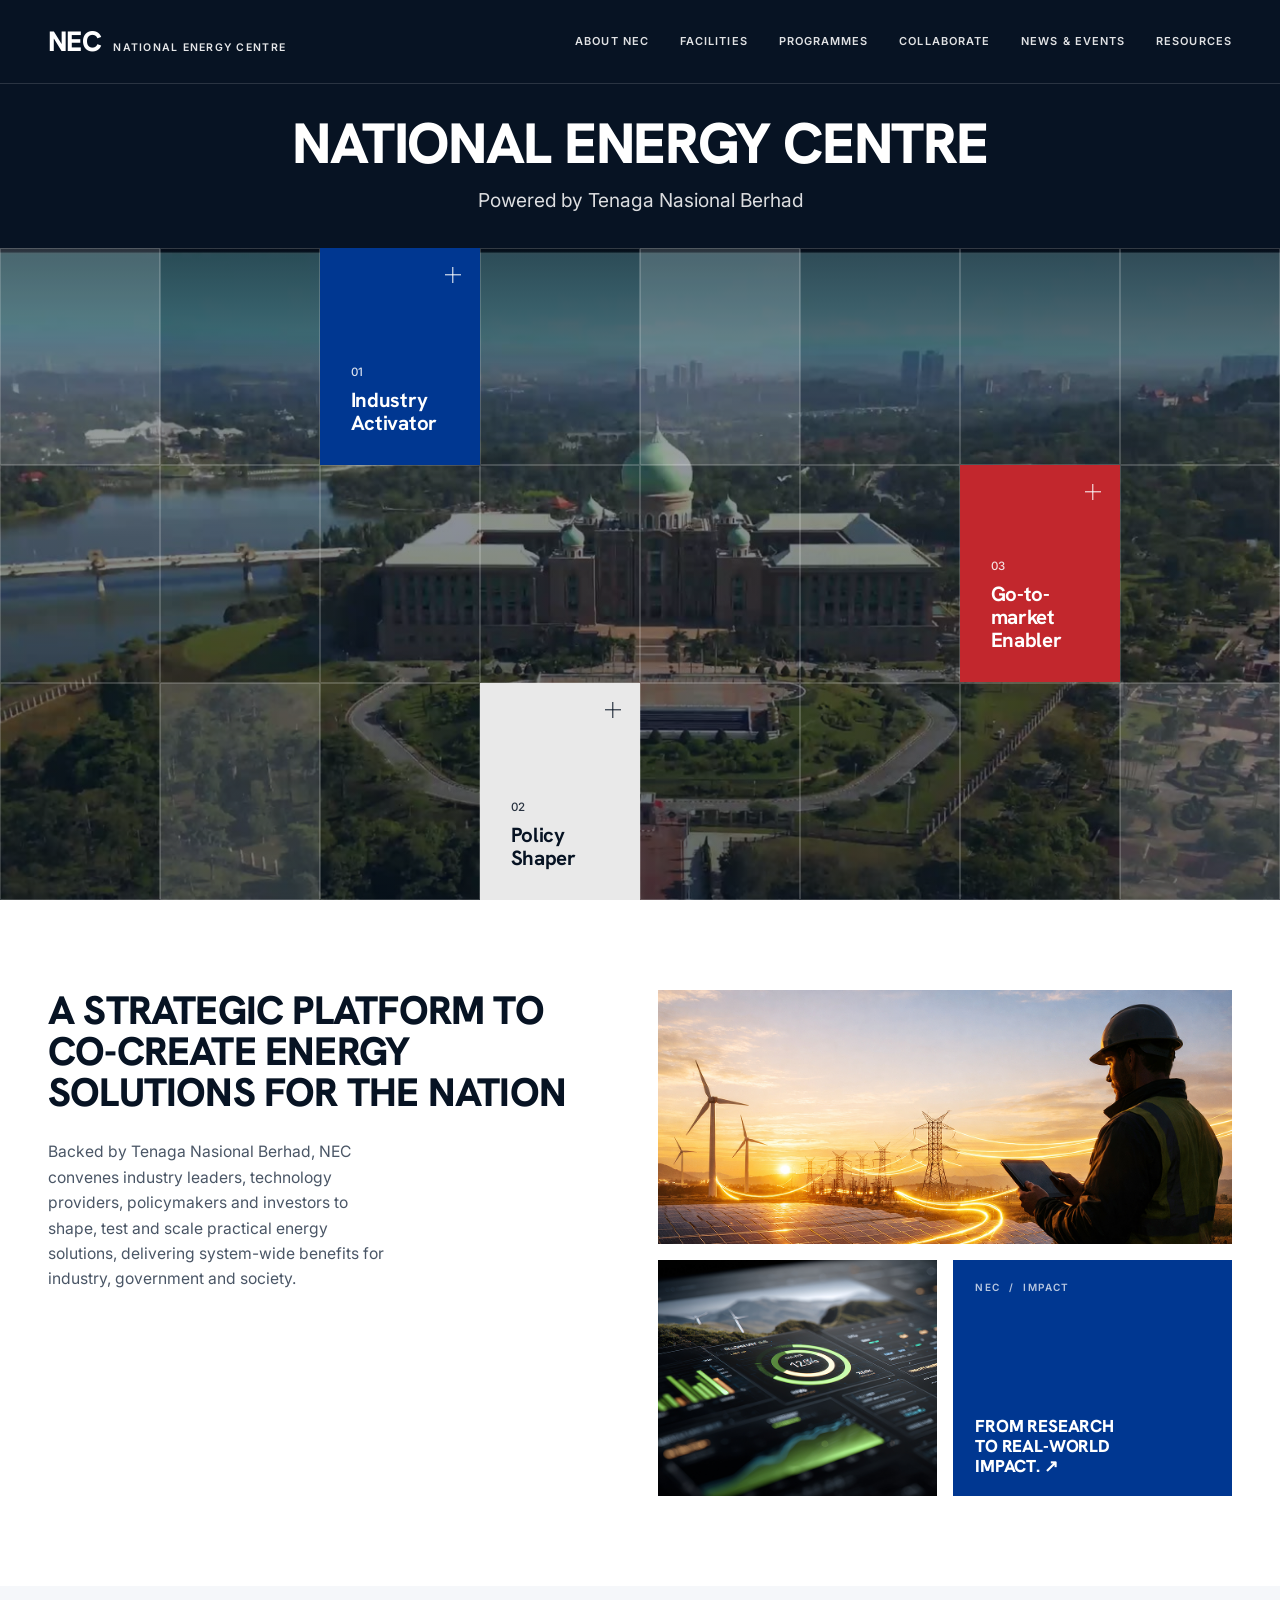
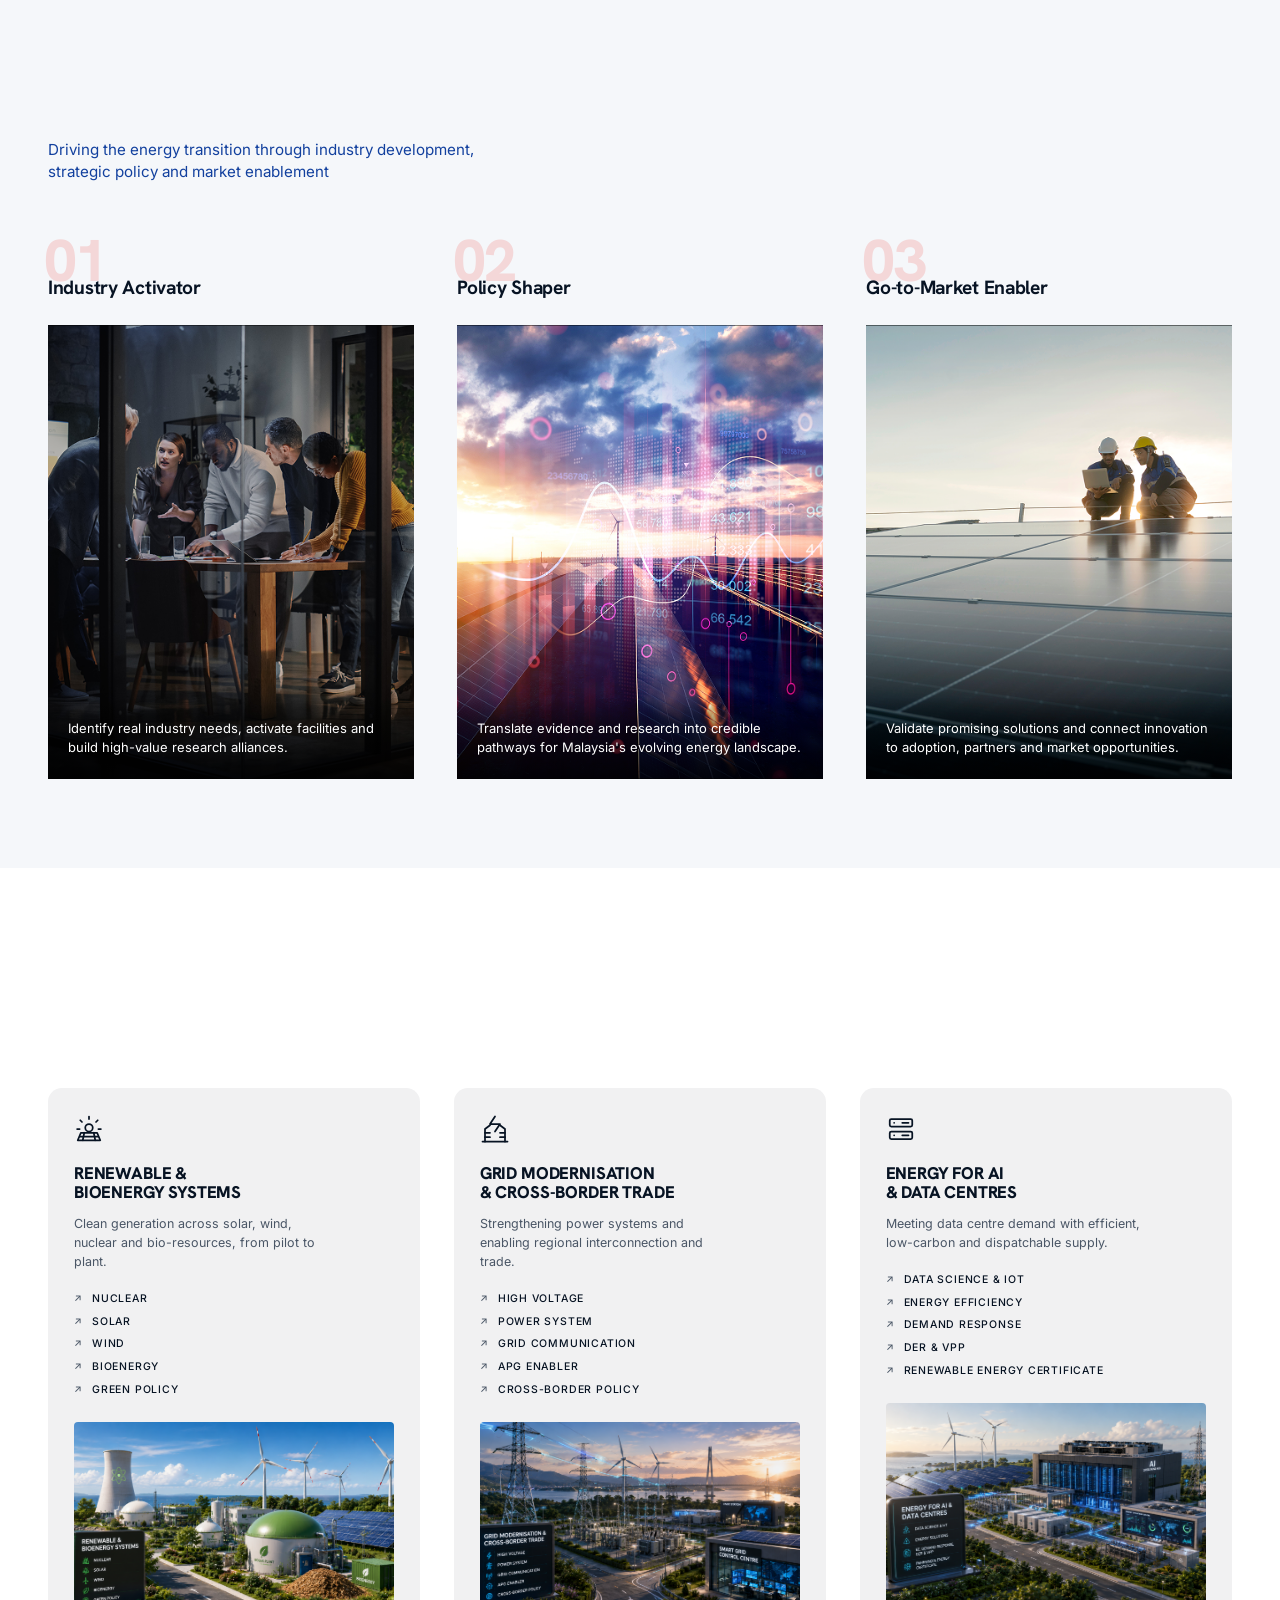
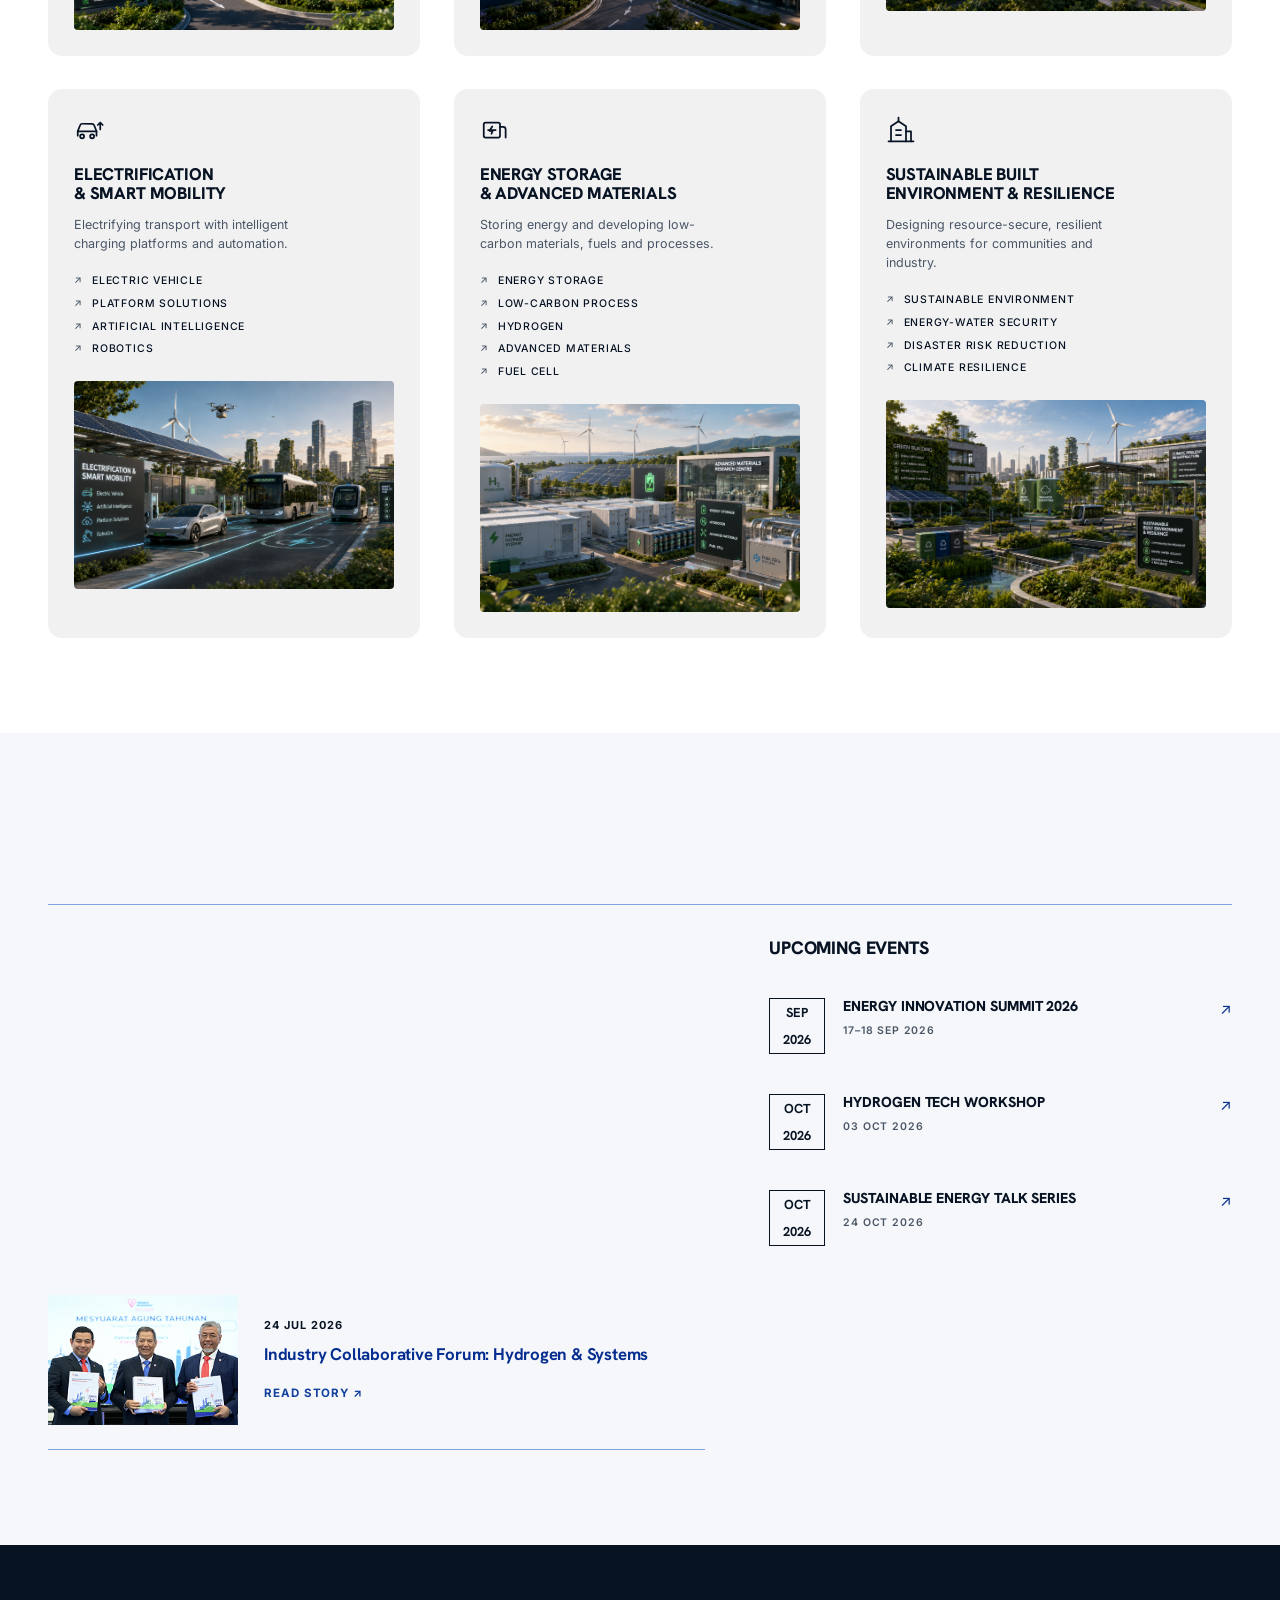
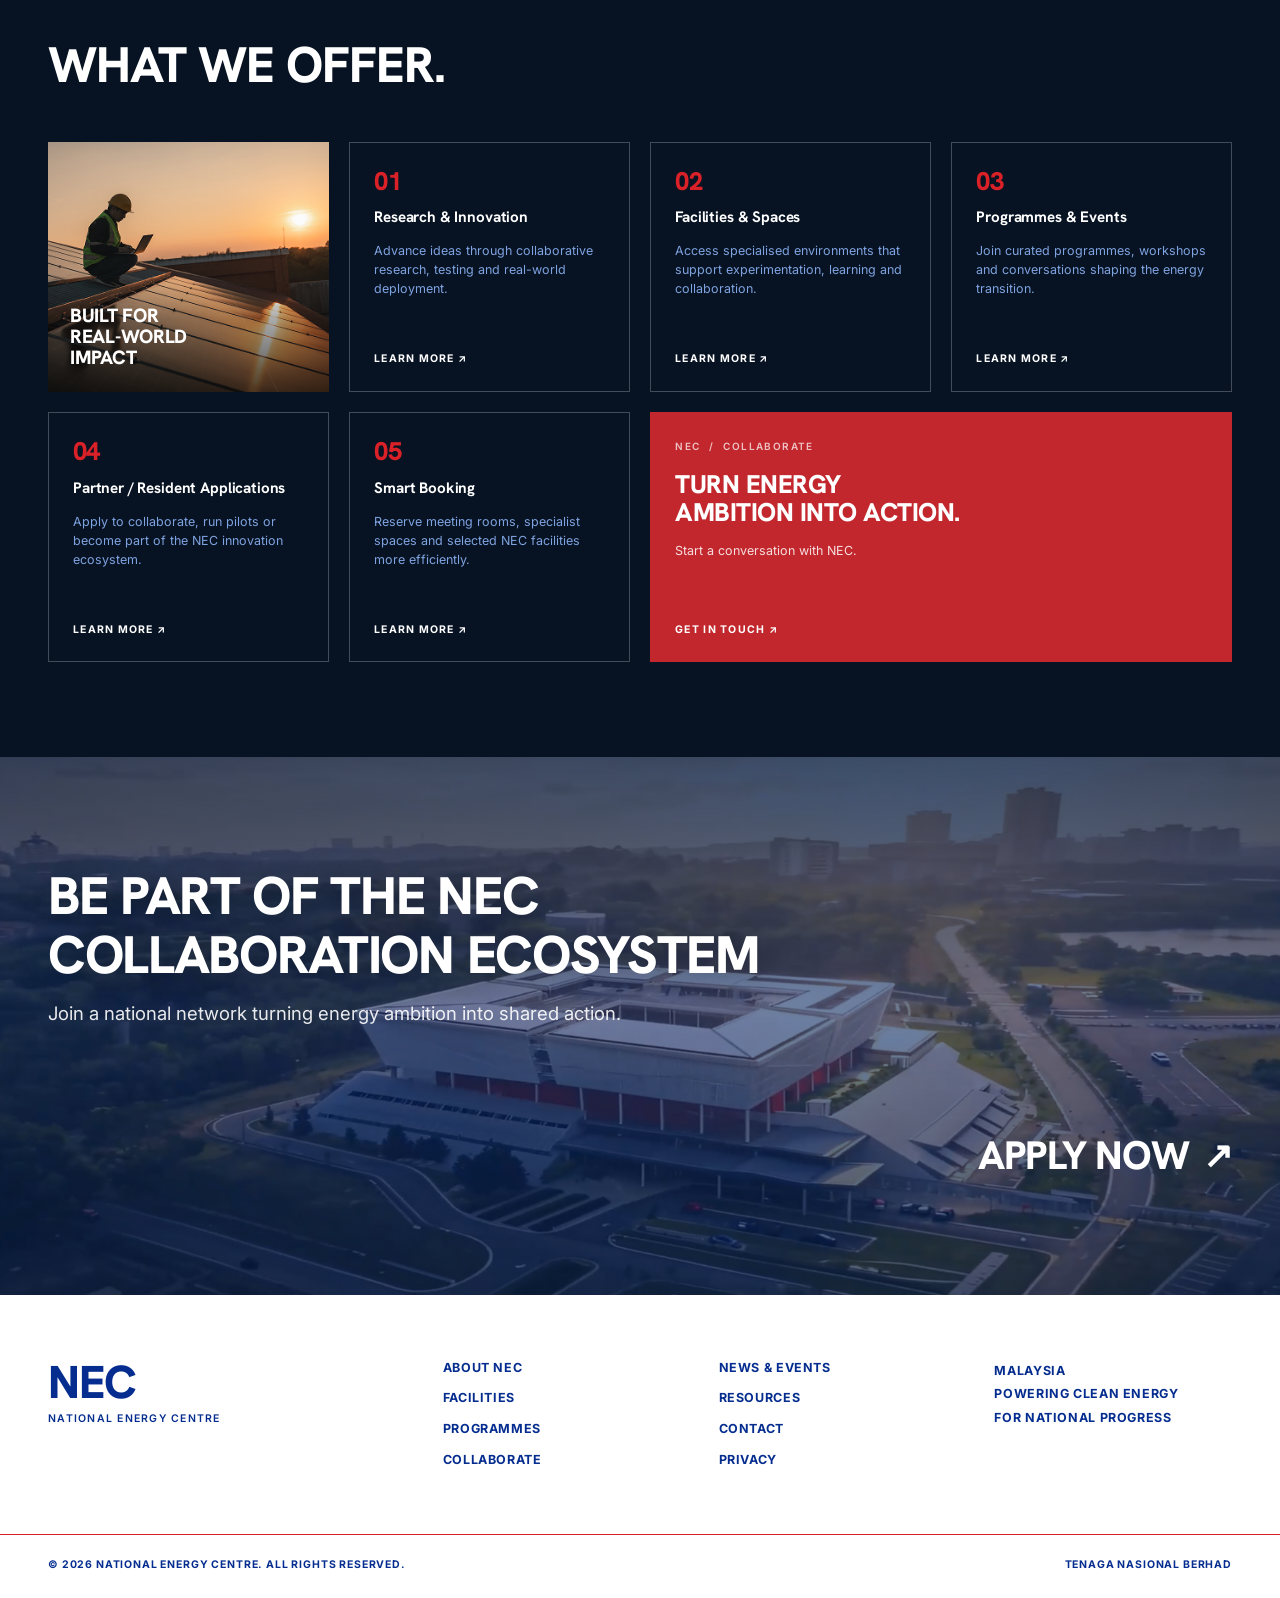
==== commit 52a1ec87: "Fix pillar visual 2 image path casing Filename case mismatch broke the image on GitHub Pages' case-s" ====
--- a/index.html
+++ b/index.html
@@ -207,7 +207,7 @@
               <h3 class="pillar__title">Policy Shaper</h3>
               <figure class="pillar__media">
                 <img
-                  src="assets/img/pillar visual 2.png"
+                  src="assets/img/Pillar visual 2.png"
                   alt="Policy team in discussion around a table"
                   loading="lazy"
                 />
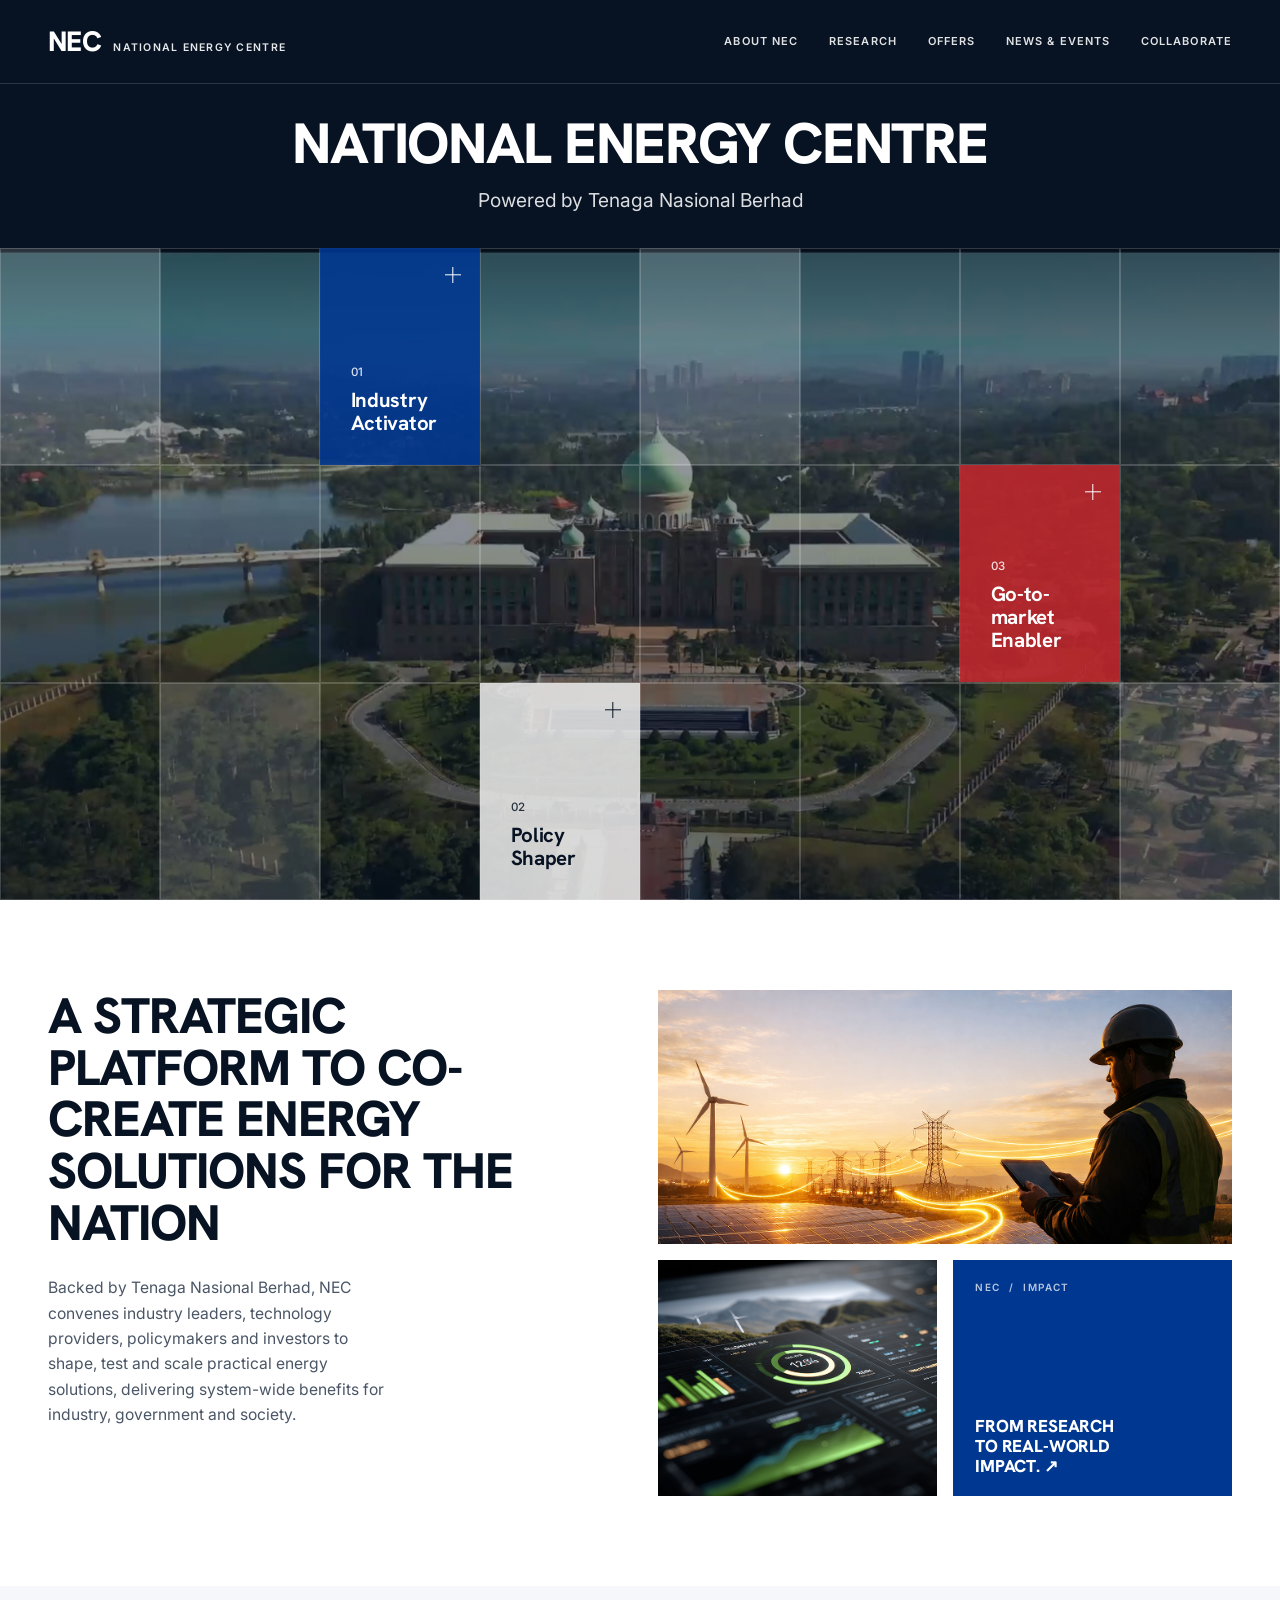
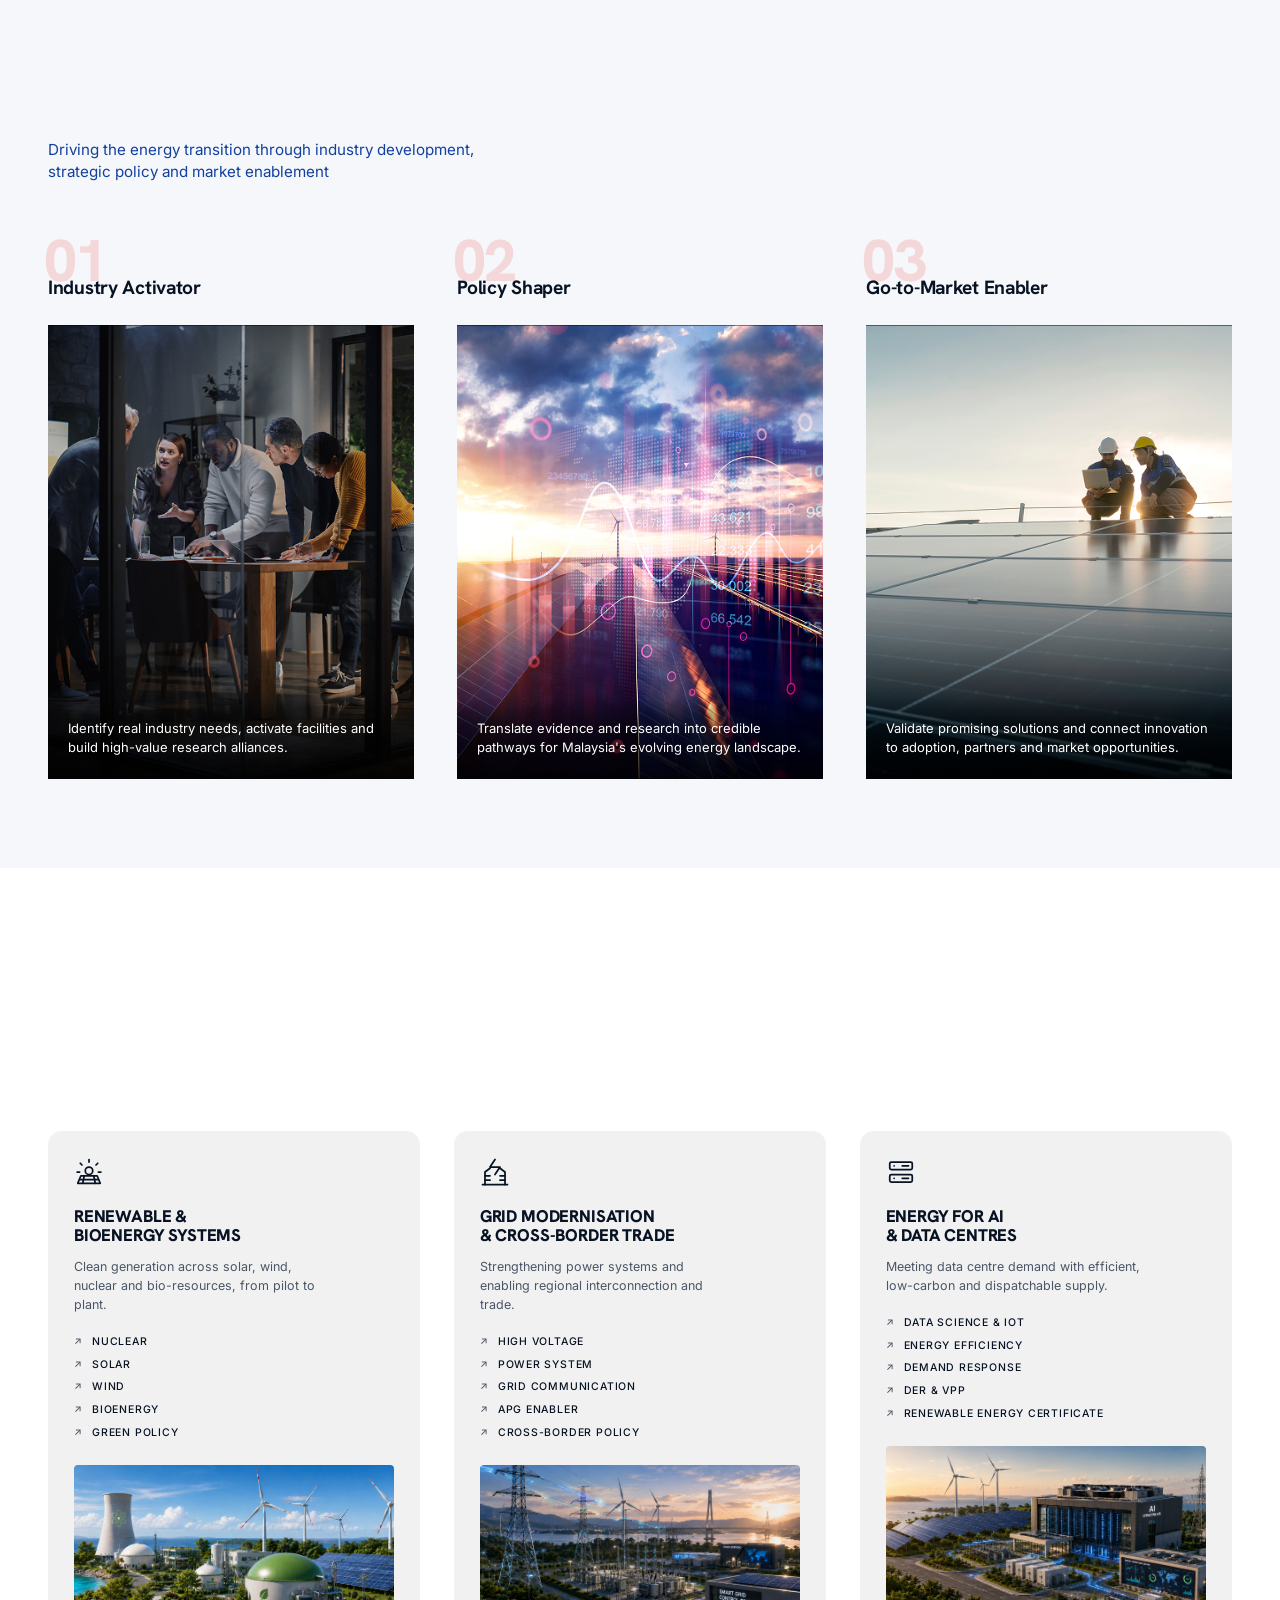
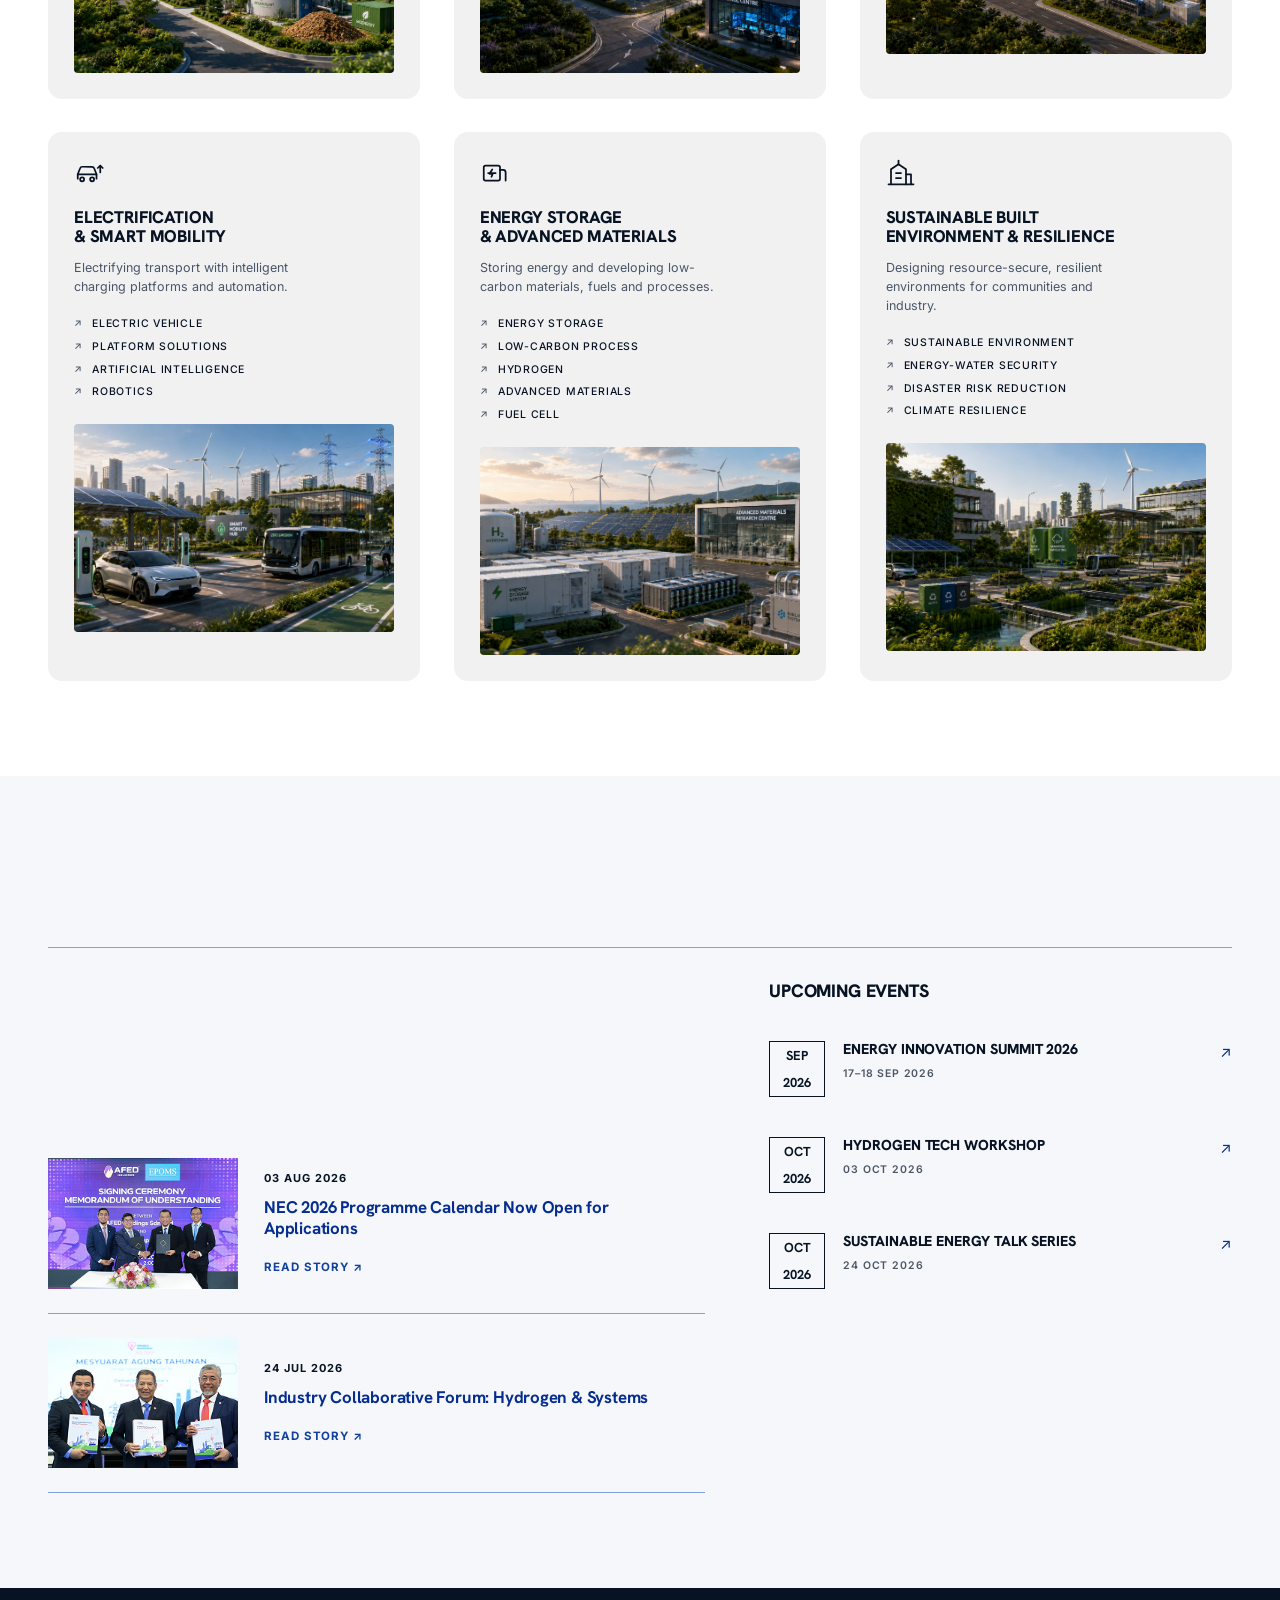
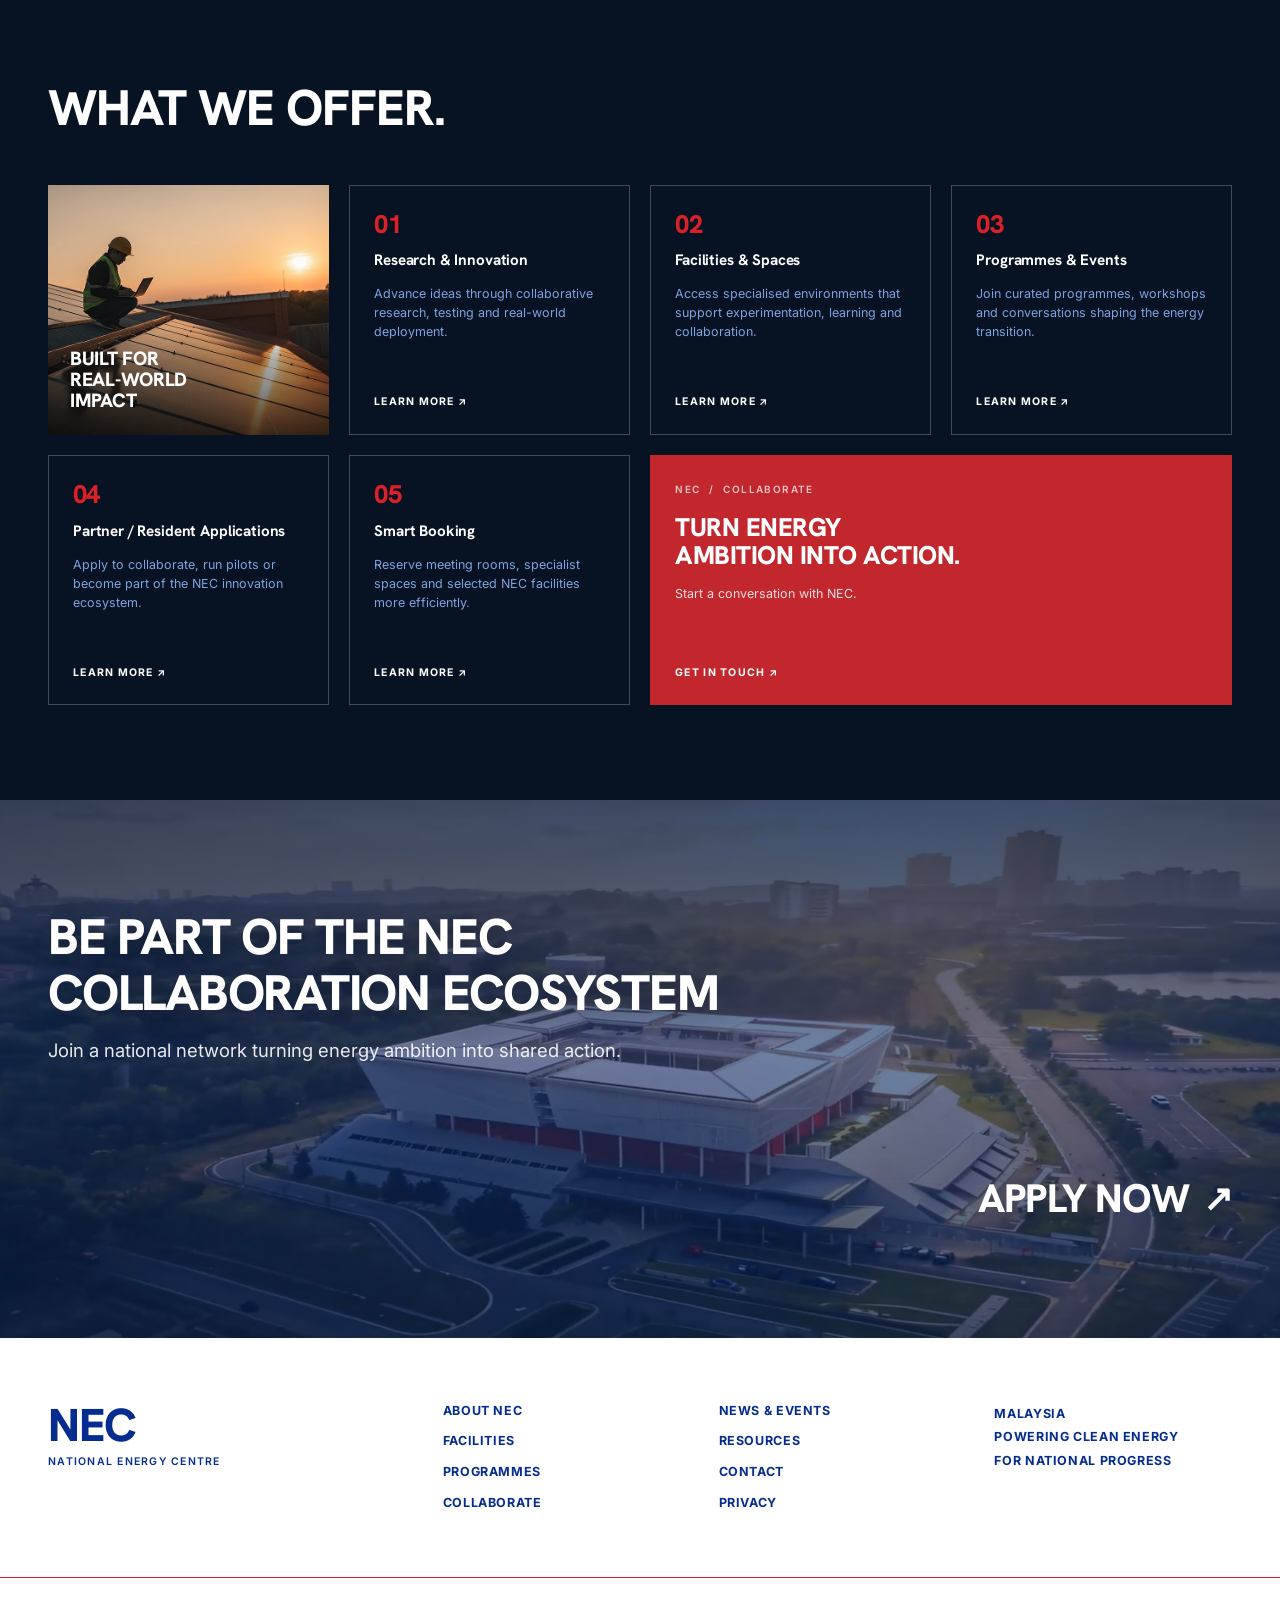
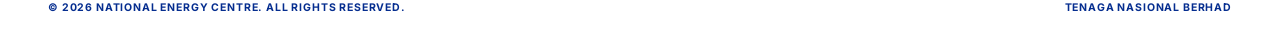
==== commit d79c35e0: "Update header nav labels and order Facilities -> Research, Programmes -> Offers, remove Resources, a" ====
--- a/index.html
+++ b/index.html
@@ -29,11 +29,10 @@
 
         <nav class="nav" id="primaryNav" aria-label="Primary">
           <a href="#about">About NEC</a>
-          <a href="#focus">Facilities</a>
-          <a href="#offer">Programmes</a>
+          <a href="#focus">Research</a>
+          <a href="#offer">Offers</a>
+          <a href="#news">News &amp; Events</a>
           <a href="#cta">Collaborate</a>
-          <a href="#news">News &amp; Events</a>
-          <a href="#focus">Resources</a>
         </nav>
 
         <button
--- a/css/styles.css
+++ b/css/styles.css
@@ -65,20 +65,18 @@
 .display-xl,.display-lg,.display-md{
   font-family:var(--ff-display);
   letter-spacing:-.02em;
+  font-size:clamp(2.1rem,3.9vw,3.35rem);
 }
 .display-xl{
-  font-size:clamp(1.9rem,3.1vw,2.7rem);
   font-weight:800;line-height:1.04;text-transform:uppercase;
   color:var(--ink);
 }
 .display-lg{
-  font-size:clamp(2.1rem,3.9vw,3.35rem);
   font-weight:800;line-height:1.02;
 }
 .display-lg--blue{color:var(--blue-head)}
 .display-lg--light{color:#fff;text-transform:uppercase}
 .display-md{
-  font-size:clamp(1.5rem,2.4vw,2.15rem);
   font-weight:700;line-height:1.12;color:var(--ink);
 }
 .lede{
@@ -264,6 +262,7 @@
 .pillar-tile::before{
   content:"";position:absolute;inset:0;z-index:-1;
   background:var(--tint);
+  opacity:.88;
   transition:transform .45s var(--ease),box-shadow .45s var(--ease);
 }
 .pillar-tile--blue{--tint:var(--blue)}
@@ -608,7 +607,7 @@
 }
 .cta__title{
   font-family:var(--ff-display);
-  font-size:clamp(1.75rem,4.2vw,3.3rem);
+  font-size:clamp(2.1rem,3.9vw,3.35rem);
   font-weight:800;line-height:1.12;letter-spacing:-.025em;
   text-transform:uppercase;color:#fff;
   text-shadow:0 2px 30px rgba(0,0,0,.35);
@@ -679,7 +678,7 @@
 @media (max-width:1040px){
   .focus__grid{grid-template-columns:repeat(2,1fr)}
   .news__body{grid-template-columns:1fr;gap:14px}
-  .events{border-top:1px solid var(--blue-pale);padding-top:8px}
+  .events{padding-top:8px}
 }
 
 /* --- hero collapses to stacked layout --- */
@@ -701,26 +700,34 @@
   .nav-toggle{display:block}
 
   .hero__intro{padding-top:96px}
-  .hero__media{
-    height:auto;max-height:none;min-height:0;
-    display:flex;flex-direction:column;justify-content:flex-end;
+
+  .hero__grid{
+    top:auto;bottom:0;
+    grid-template-columns:repeat(3,1fr);
+    /* row height is set inline by JS (buildGrid) to match the tile squares exactly */
   }
-  .hero__grid{grid-template-columns:repeat(4,1fr);grid-template-rows:repeat(4,1fr)}
   .hero__cards{
-    position:relative;inset:auto;
+    top:auto;bottom:0;
     grid-template-columns:repeat(3,1fr);
-    grid-template-rows:auto;
-    padding:0;
-    gap:0;
+    grid-template-rows:auto auto auto;
   }
-  .pillar-tile{
-    grid-column:auto;grid-row:auto;
-    min-height:150px;padding:18px 16px 20px;
-  }
-  .pillar-tile__more{position:static;max-height:0;padding:0 16px}
-  .pillar-tile.is-open .pillar-tile__more{padding:10px 16px 4px;box-shadow:none}
-  .pillar-tile--up.is-open .pillar-tile__more{padding:10px 16px 4px;box-shadow:none}
-  .pillar-tile::before{transform:none !important;box-shadow:none !important}
+  .pillar-tile{aspect-ratio:1;justify-content:flex-end}
+  .pillar-tile--blue{grid-column:1;grid-row:1}
+  .pillar-tile--paper{grid-column:3;grid-row:2}
+  .pillar-tile--red{grid-column:1;grid-row:3}
+
+  /* red is now the bottom-row tile, so its drawer must open upward too (paper already
+     carries --up in the markup, which is correct here since it's the middle row and a
+     downward drawer would run past the grid's bottom edge and get clipped) */
+  .pillar-tile--red .pillar-tile__more{top:auto;bottom:100%}
+  .pillar-tile--red.is-open .pillar-tile__more{padding:18px 20px 14px;box-shadow:0 -26px 40px -24px rgba(0,0,0,.6)}
+
+  /* narrower tiles wrap the description onto more lines than desktop's 160px cap allows */
+  .pillar-tile.is-open .pillar-tile__more{max-height:280px}
+
+  /* blue and red share a column, so an open drawer can reach into the neighbouring
+     tile's cell — float the open tile above its siblings so its text stays on top */
+  .pillar-tile.is-open{z-index:3}
 
   .pillars__row{grid-template-columns:1fr;gap:36px;max-width:520px}
   .pillar__media{aspect-ratio:16/10}
@@ -731,10 +738,7 @@
 
 @media (max-width:640px){
   :root{--pad:20px}
-  .hero__cards{grid-template-columns:1fr}
-  .pillar-tile{min-height:0;padding:18px 20px 20px}
   .pillar-tile__name br{display:none}
-  .pillar-tile__plus{top:16px;right:16px}
 
   .strategic__gallery{grid-template-columns:1fr}
   .frame--wide{aspect-ratio:16/9}
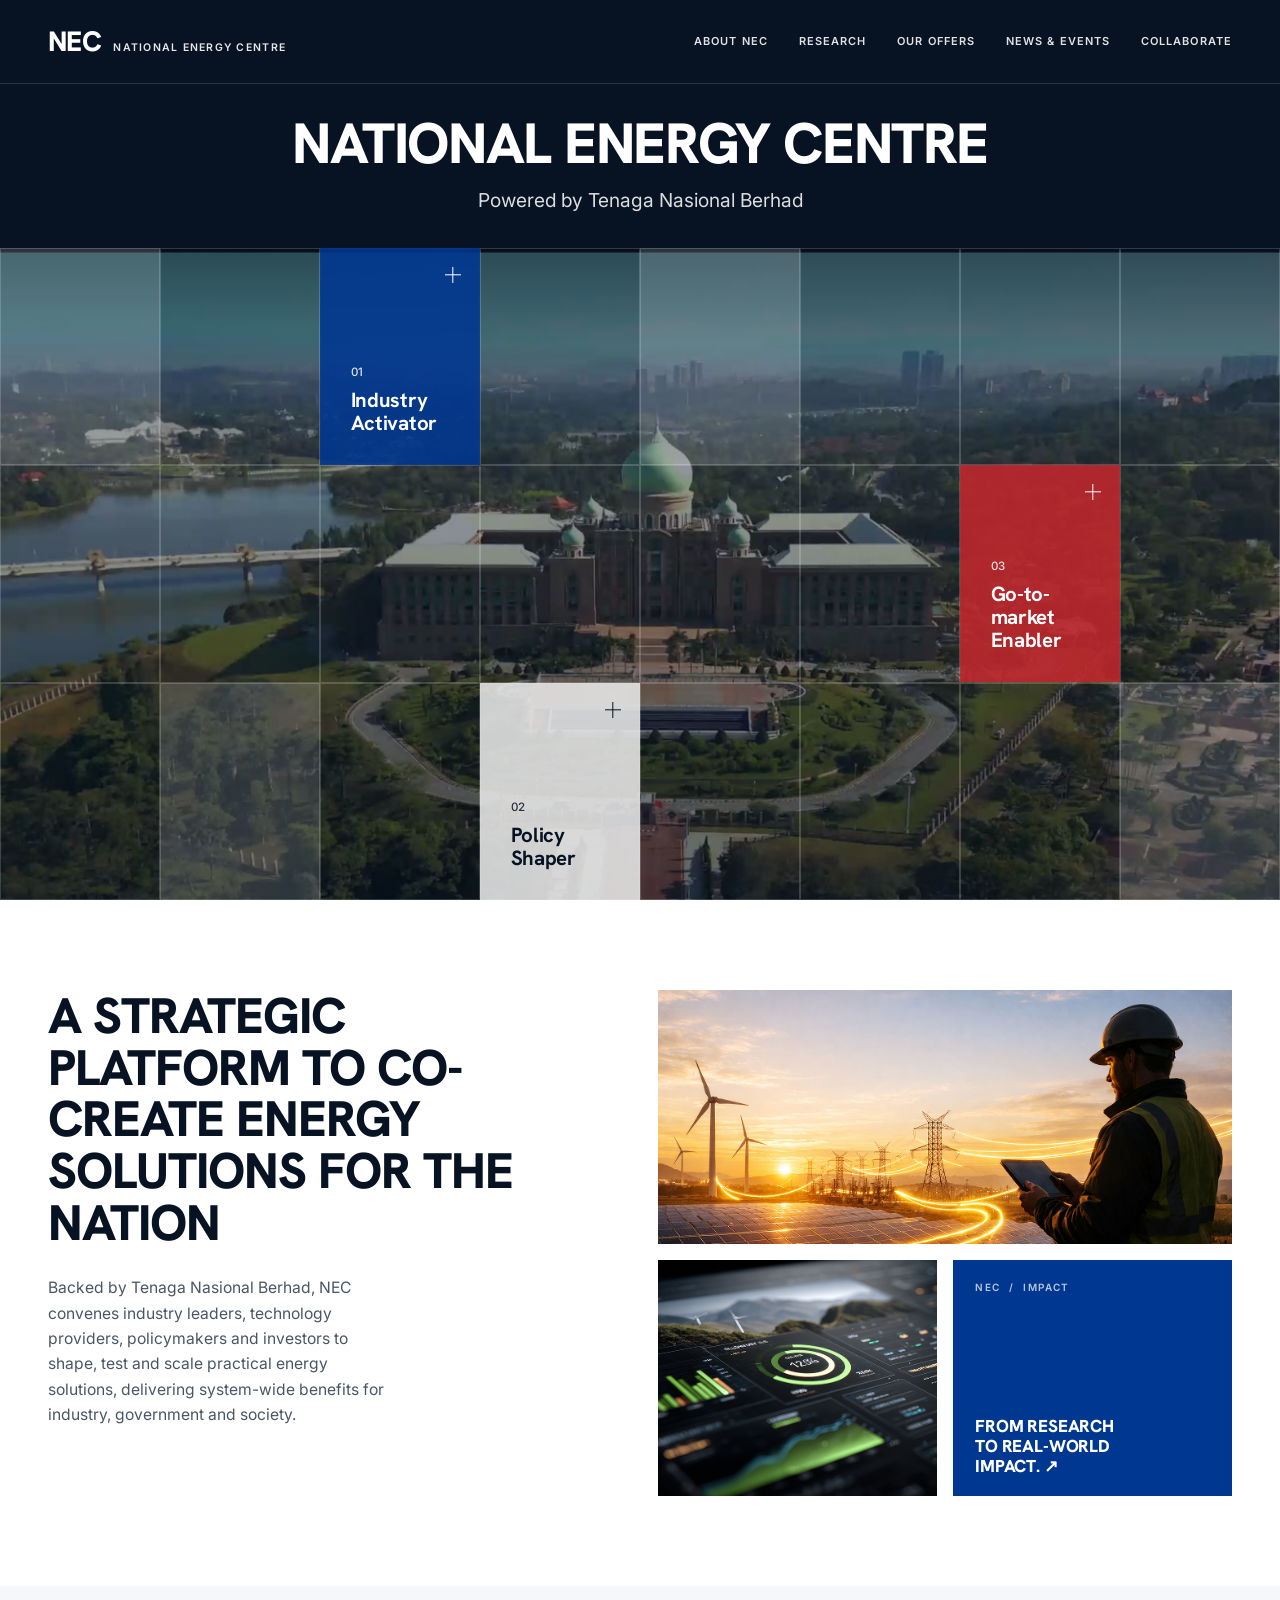
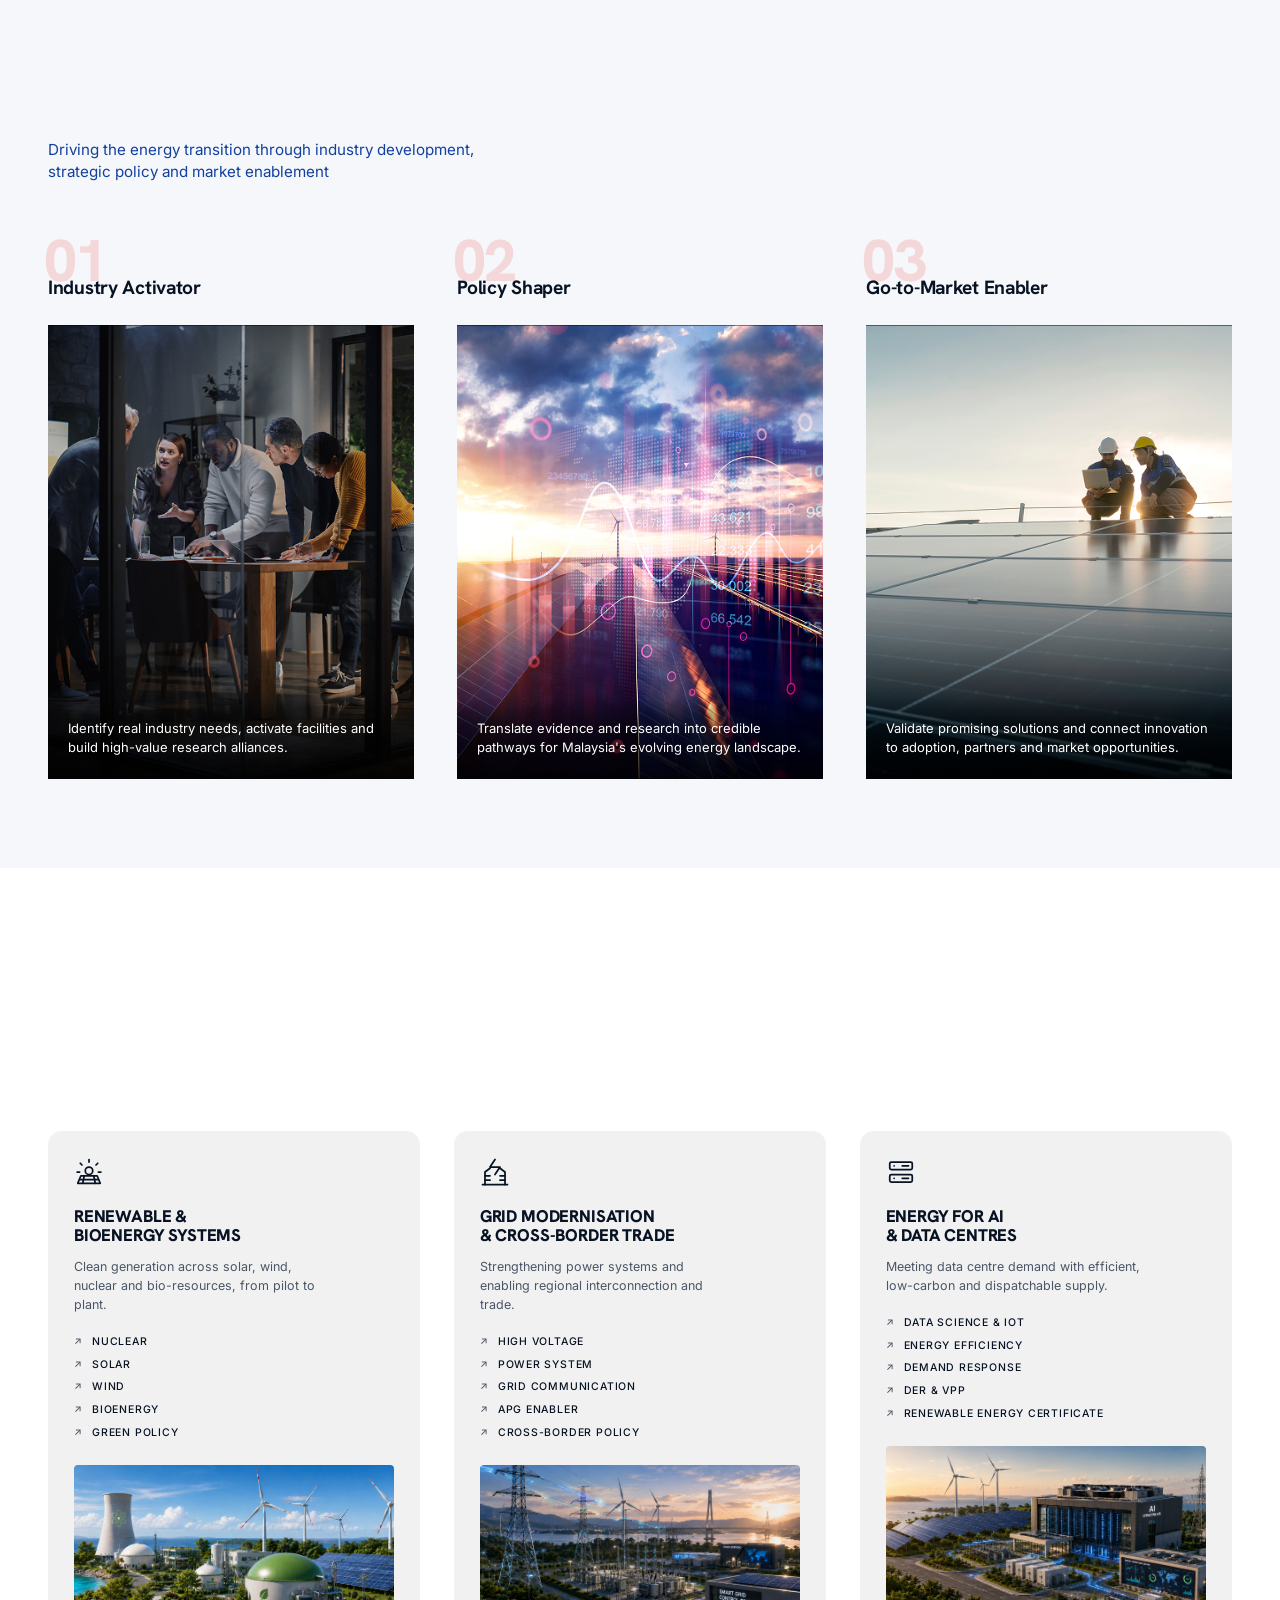
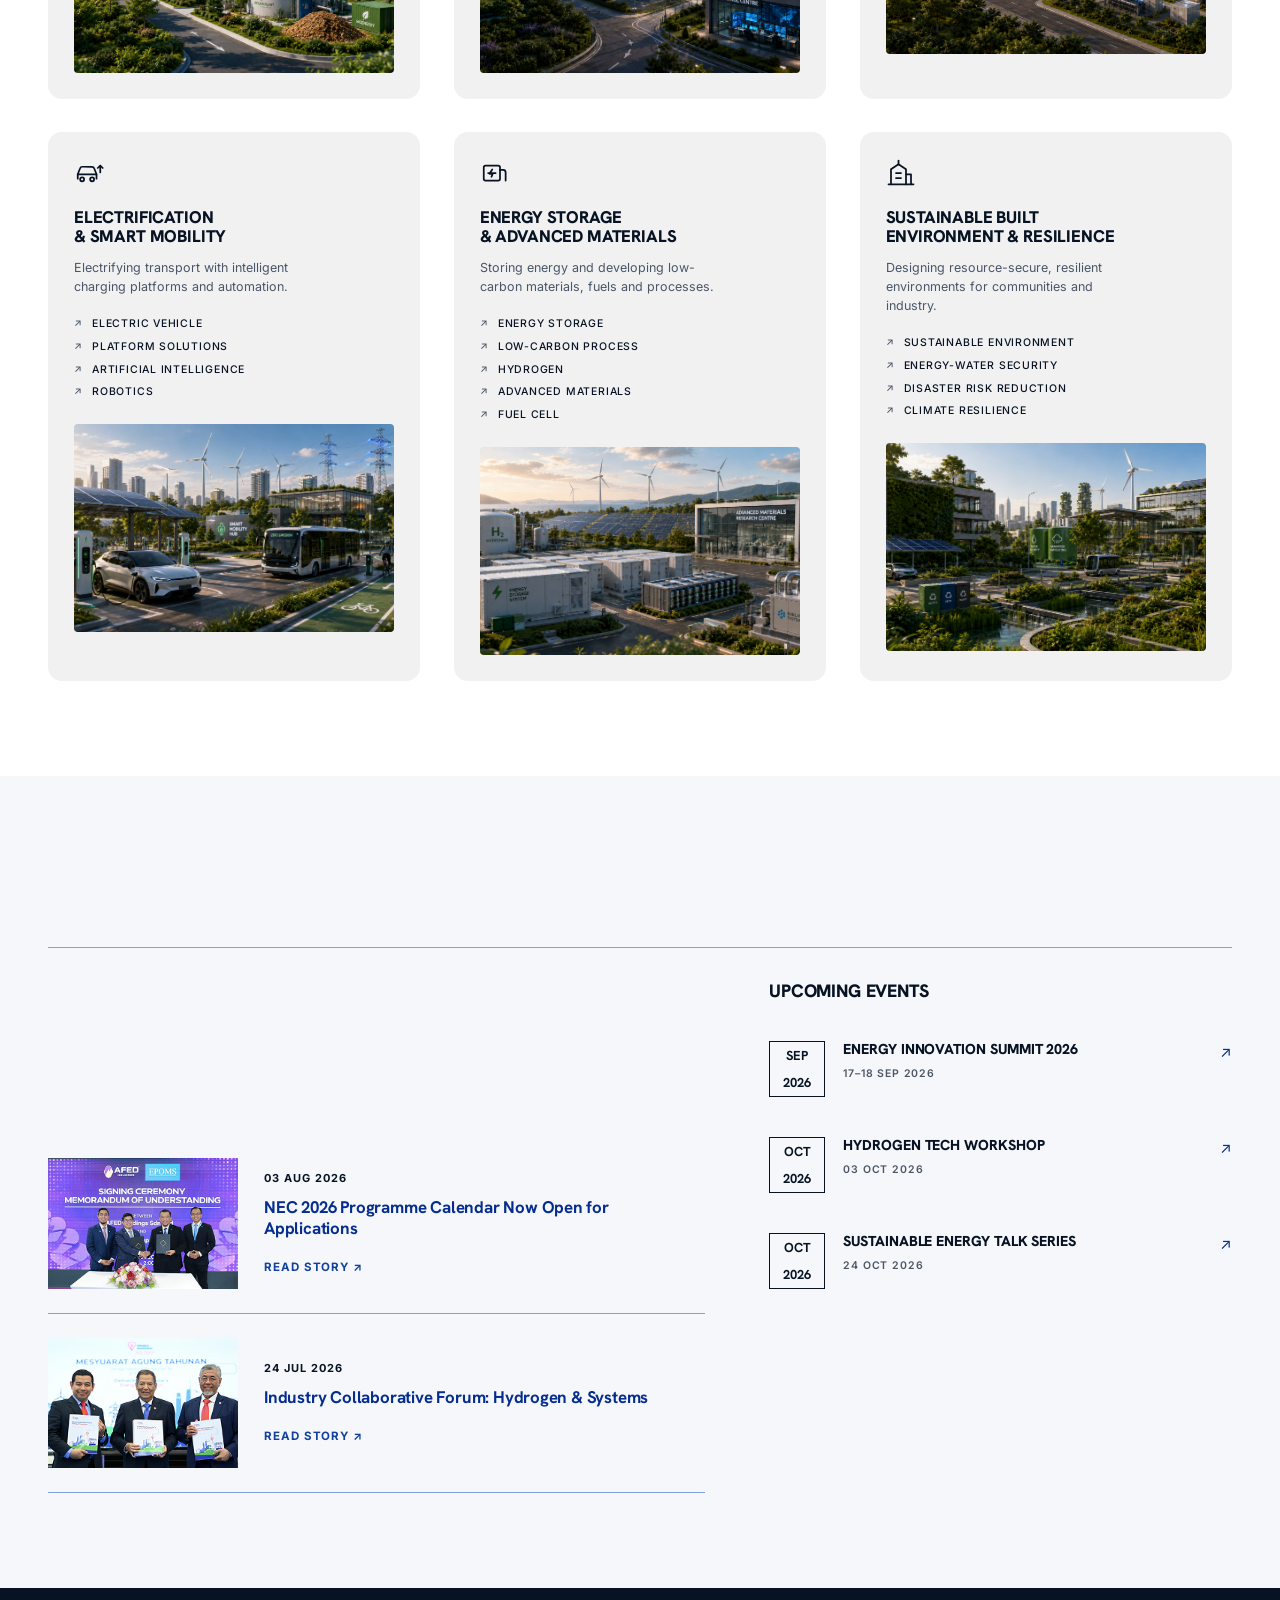
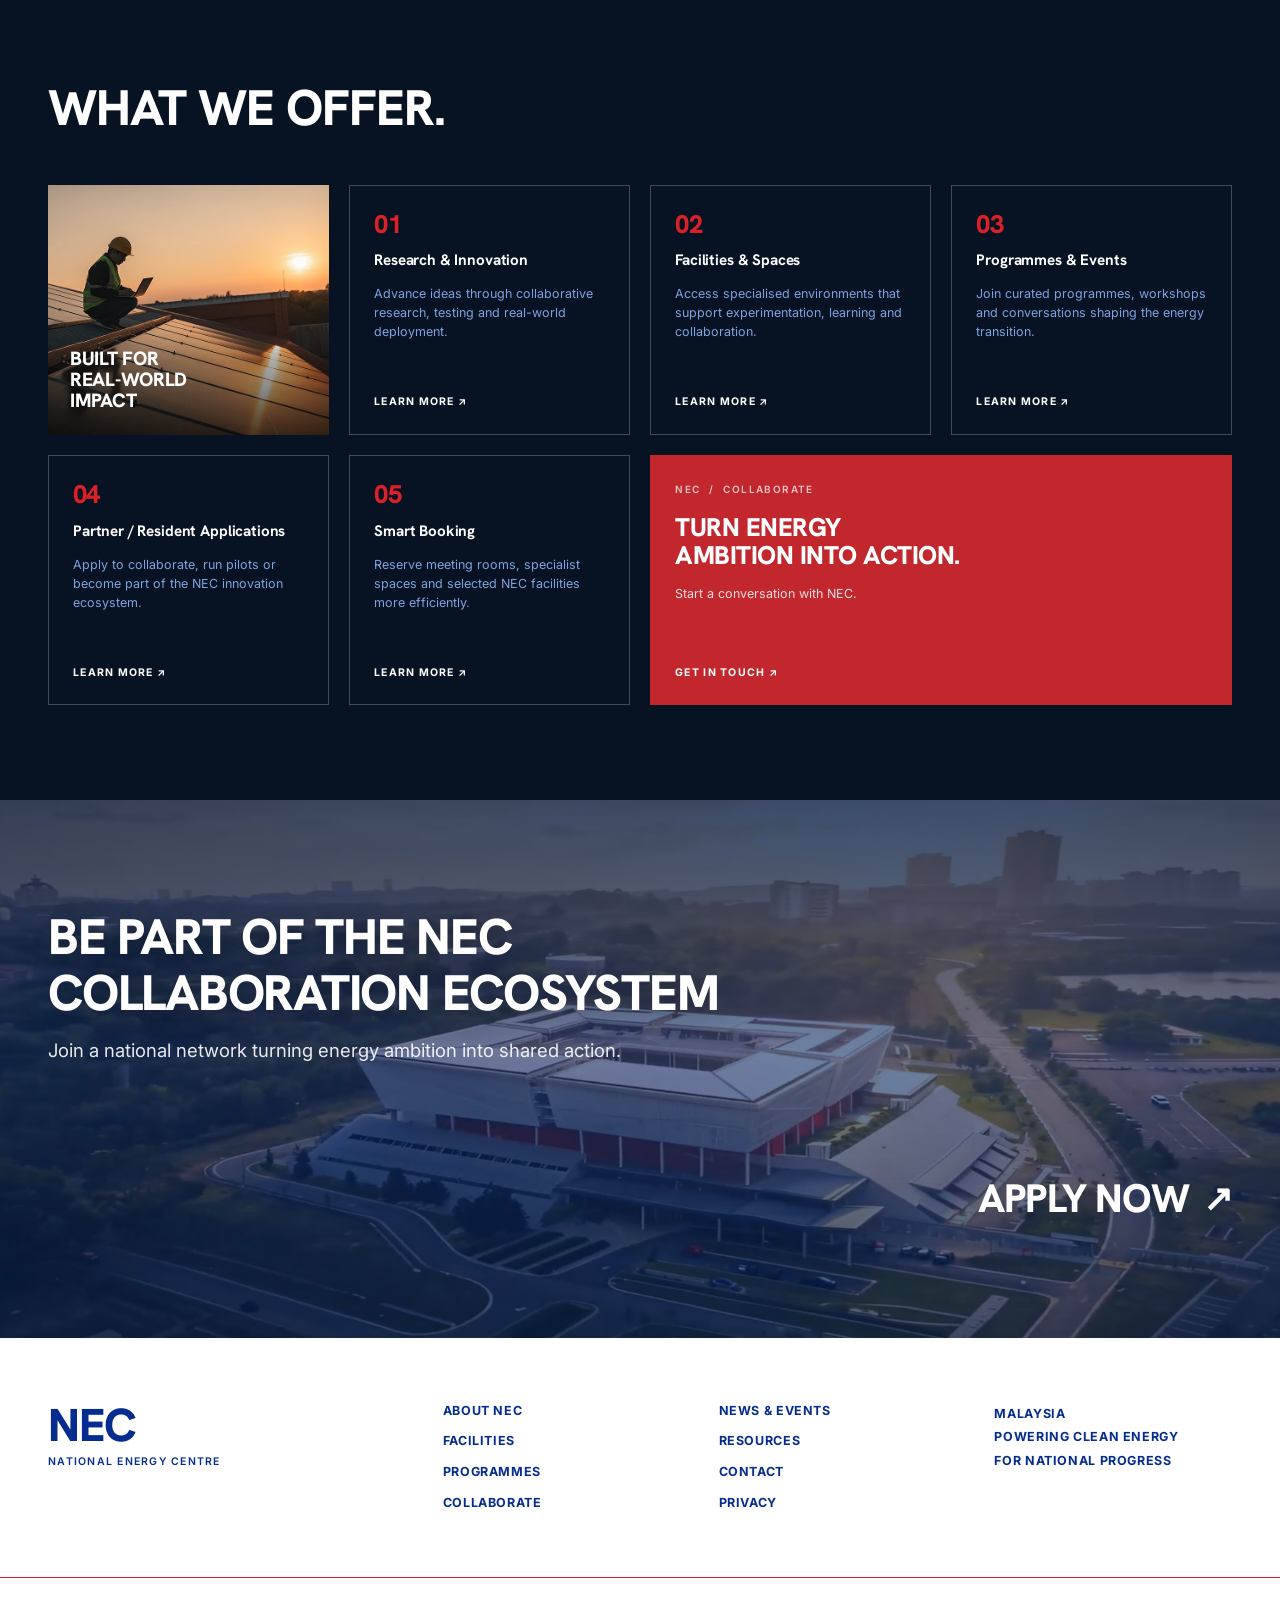
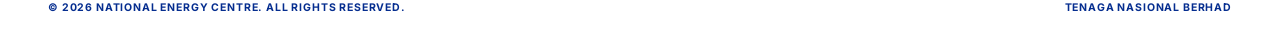
==== commit 9dcd9b1e: "headers" ====
--- a/index.html
+++ b/index.html
@@ -30,7 +30,7 @@
         <nav class="nav" id="primaryNav" aria-label="Primary">
           <a href="#about">About NEC</a>
           <a href="#focus">Research</a>
-          <a href="#offer">Offers</a>
+          <a href="#offer">Our Offers</a>
           <a href="#news">News &amp; Events</a>
           <a href="#cta">Collaborate</a>
         </nav>
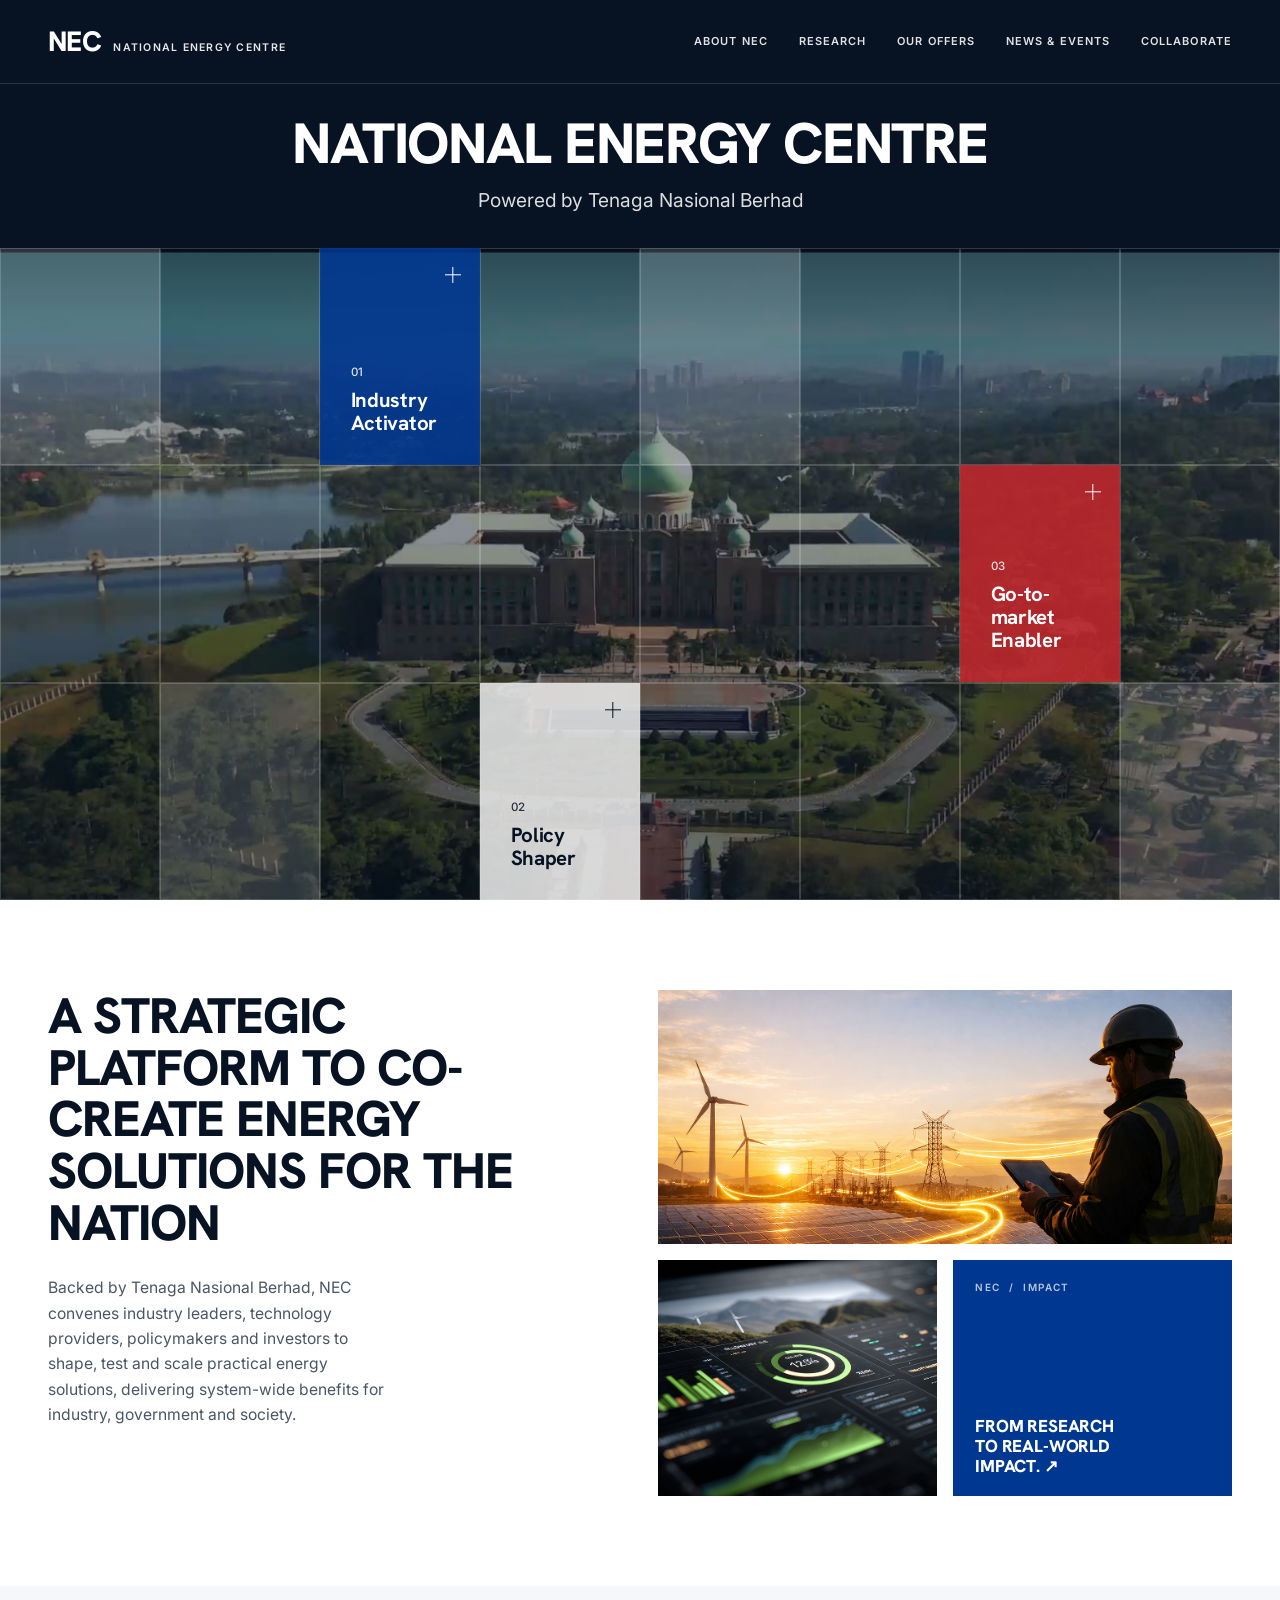
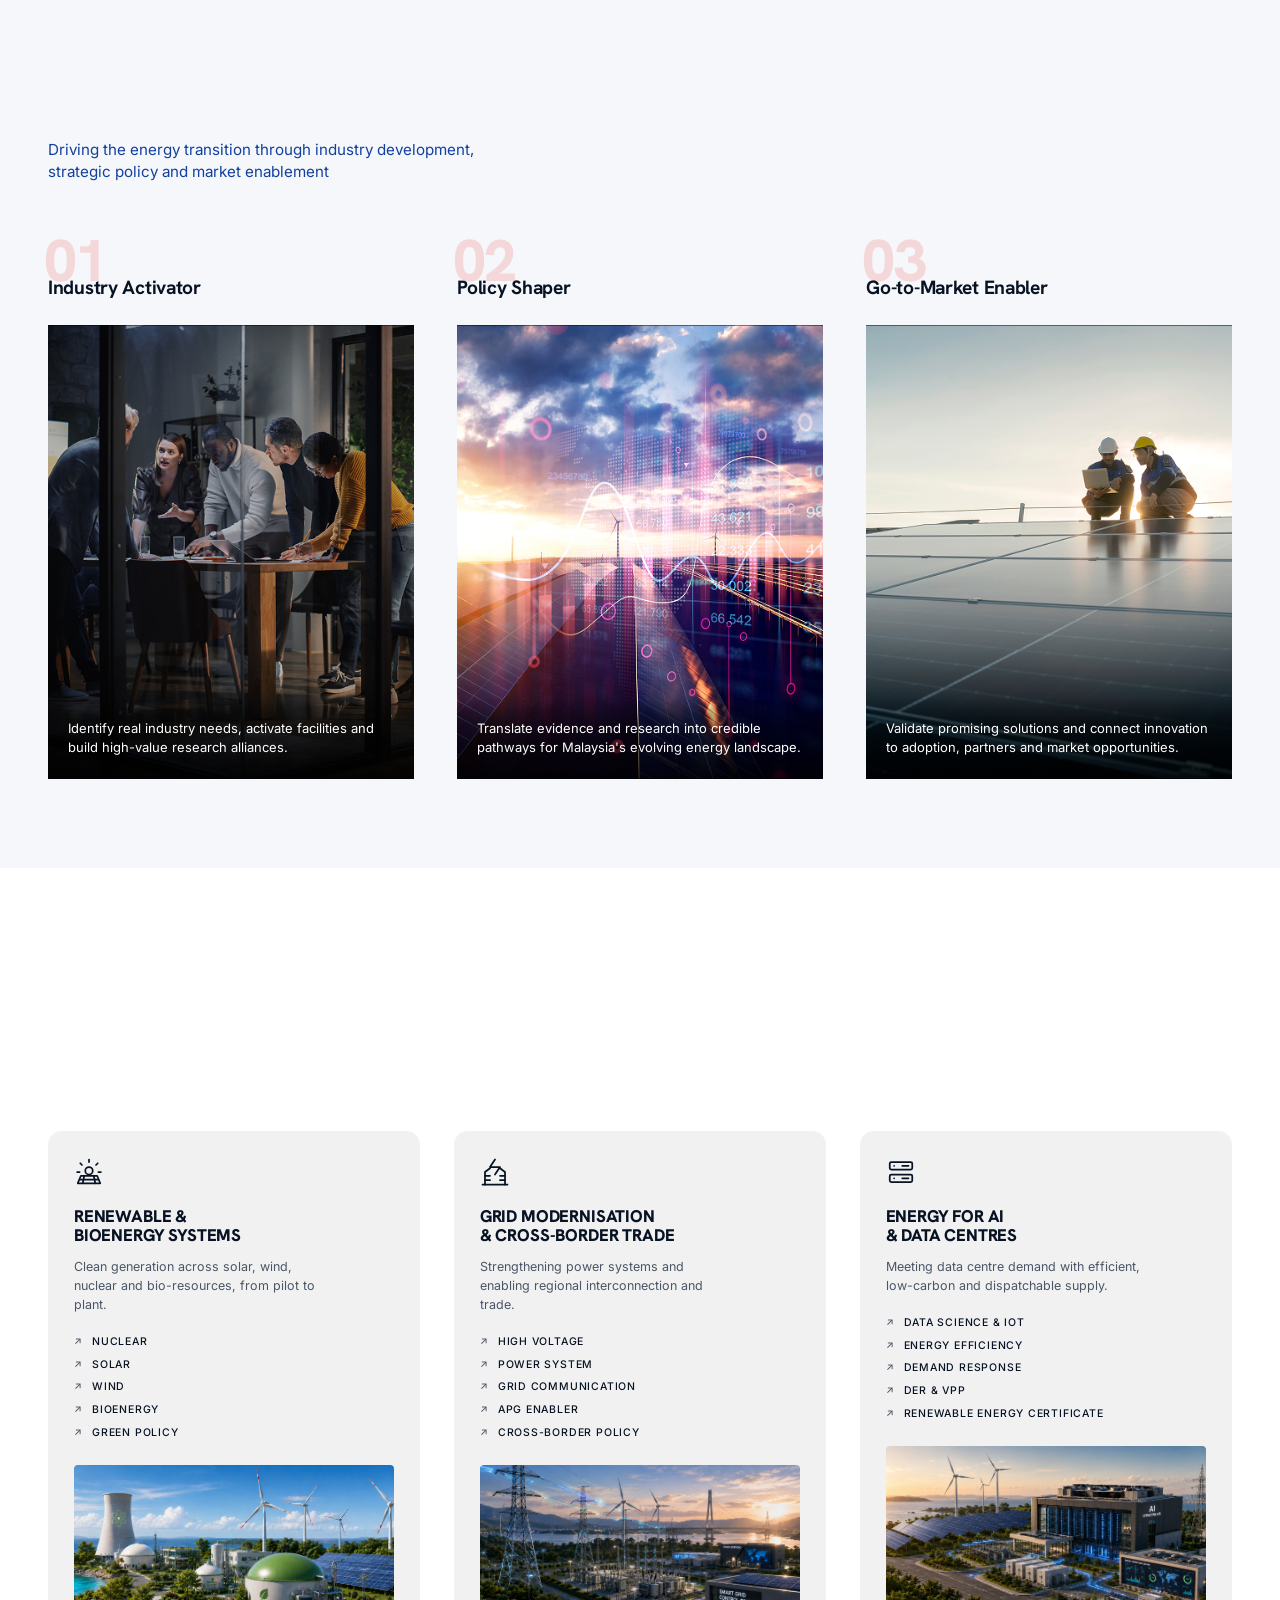
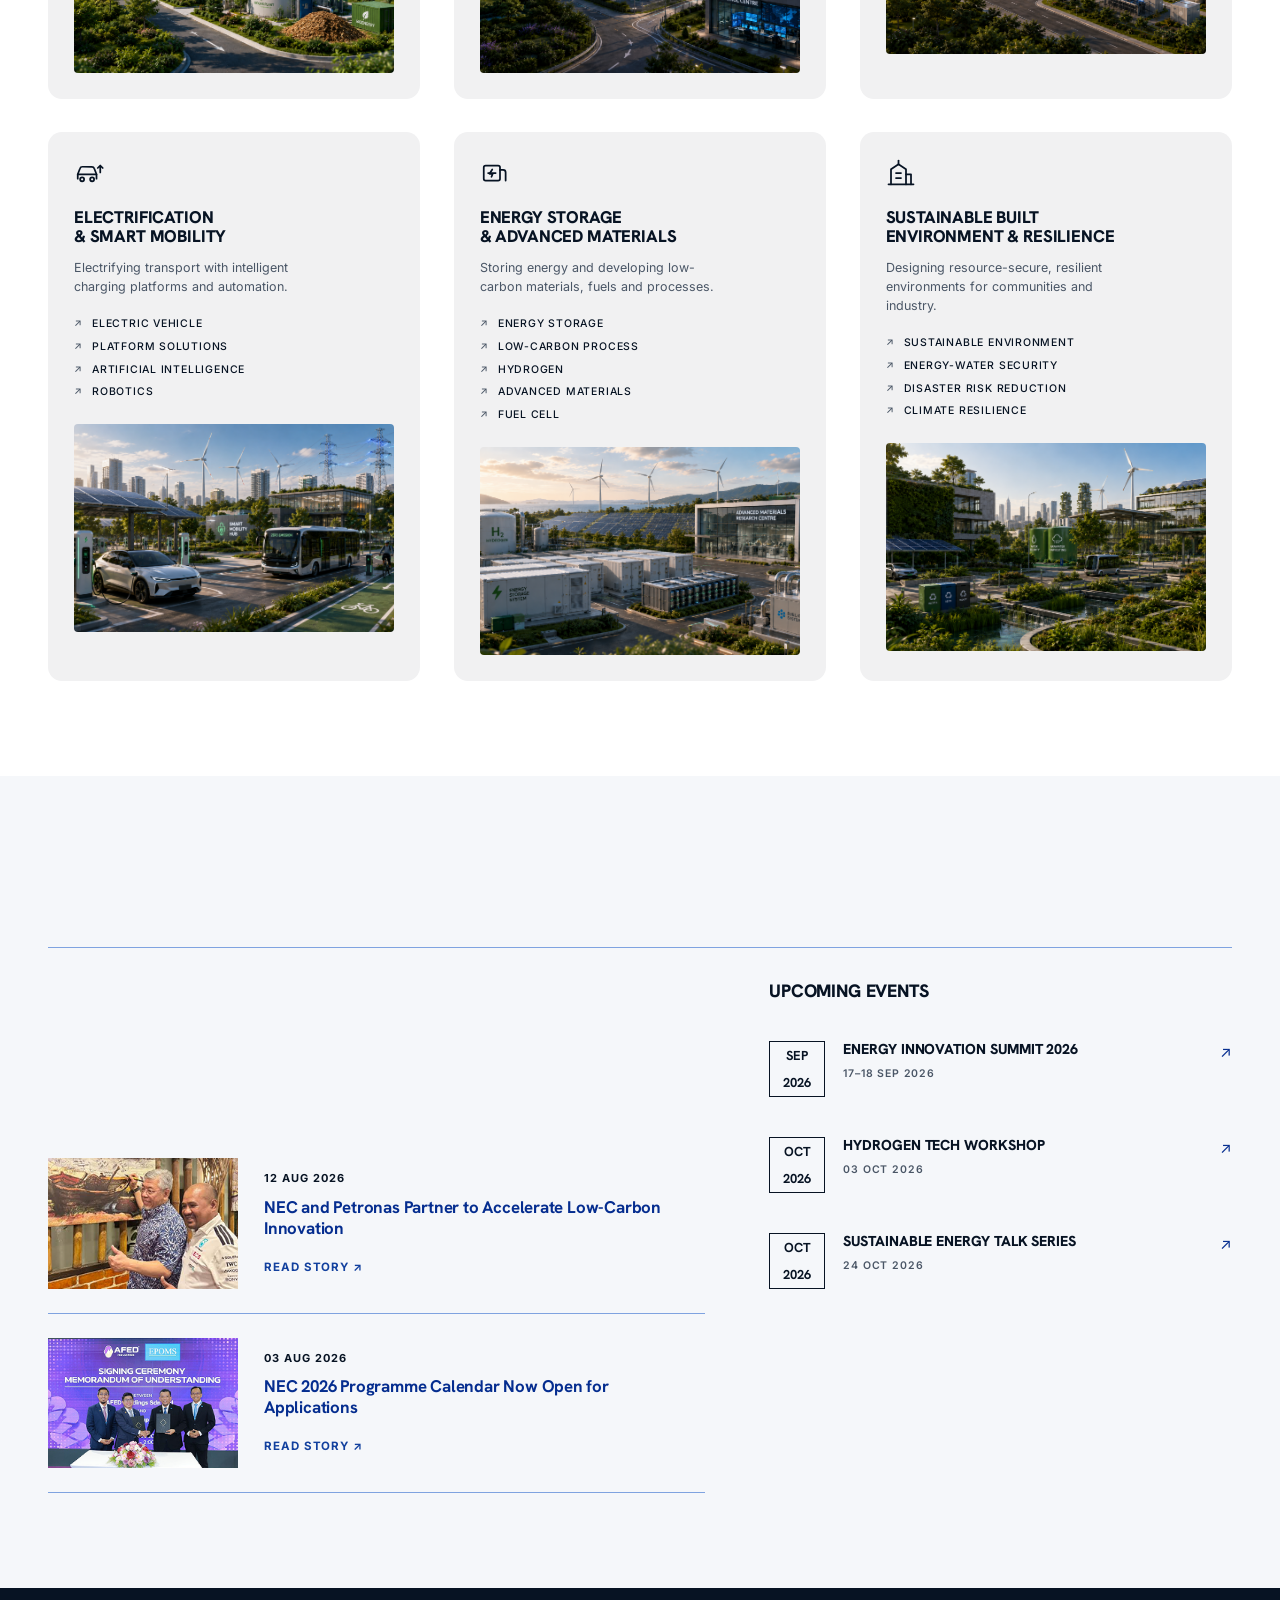
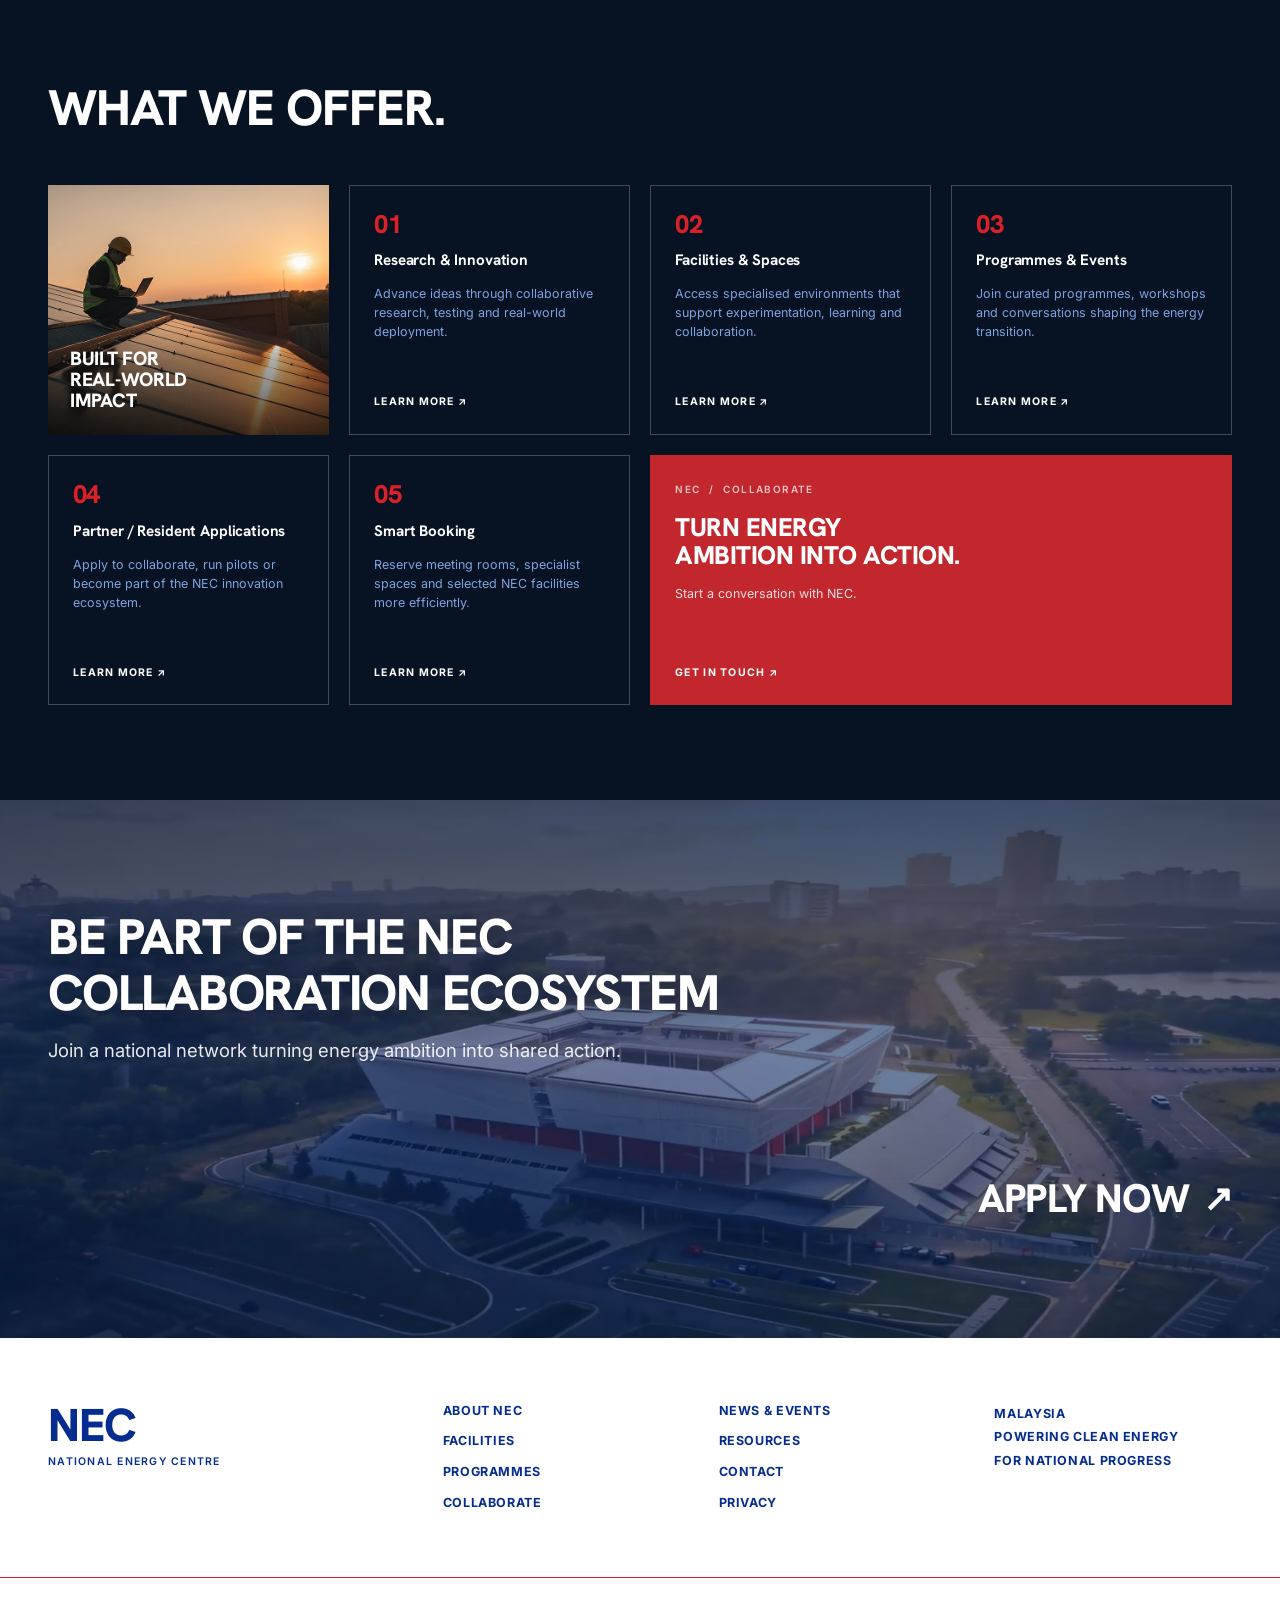
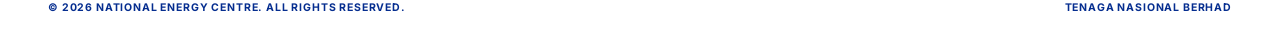
==== commit 15792e60: "Add PETRA-TNB news story, remove 24 Jul story Co-Authored-By: Claude Sonnet 5 <noreply@anthropic.com" ====
--- a/index.html
+++ b/index.html
@@ -492,14 +492,29 @@
             <h2 class="display-lg display-lg--blue" data-reveal>
               Latest from NEC
             </h2>
-            <a class="link-red" href="#news" data-reveal style="--d: 0.1s"
+            <a class="link-red" href="coming-soon.html" data-reveal style="--d: 0.1s"
               >View all news <i class="arrow"></i
             ></a>
           </div>
 
           <div class="news__body">
             <div class="news__list">
-              <a class="story" href="#news" data-reveal style="--d: 0.06s">
+              <a class="story" href="coming-soon.html" data-reveal style="--d: 0.06s">
+                <figure class="story__thumb">
+                  <img src="assets/img/NECnews3.png" alt="" loading="lazy" />
+                </figure>
+                <div class="story__body">
+                  <span class="story__date">27 Aug 2026</span>
+                  <h3 class="story__title">
+                    PETRA–TNB Perkukuh Sinergi Menerusi National Energy Centre
+                  </h3>
+                  <span class="link-blue"
+                    >Read story <i class="arrow"></i
+                  ></span>
+                </div>
+              </a>
+
+              <a class="story" href="coming-soon.html" data-reveal style="--d: 0.13s">
                 <figure class="story__thumb">
                   <img src="assets/img/NECnews1.png" alt="" loading="lazy" />
                 </figure>
@@ -514,7 +529,7 @@
                 </div>
               </a>
 
-              <a class="story" href="#news" data-reveal style="--d: 0.13s">
+              <a class="story" href="coming-soon.html" data-reveal style="--d: 0.2s">
                 <figure class="story__thumb">
                   <img src="assets/img/NECnews2.png" alt="" loading="lazy" />
                 </figure>
@@ -528,27 +543,12 @@
                   ></span>
                 </div>
               </a>
-
-              <a class="story" href="#news" data-reveal style="--d: 0.2s">
-                <figure class="story__thumb">
-                  <img src="assets/img/NECnews3.png" alt="" loading="lazy" />
-                </figure>
-                <div class="story__body">
-                  <span class="story__date">24 Jul 2026</span>
-                  <h3 class="story__title">
-                    Industry Collaborative Forum: Hydrogen &amp; Systems
-                  </h3>
-                  <span class="link-blue"
-                    >Read story <i class="arrow"></i
-                  ></span>
-                </div>
-              </a>
             </div>
 
             <aside class="events" data-reveal style="--d: 0.14s">
               <h3 class="events__head">Upcoming Events</h3>
 
-              <a class="event" href="#news">
+              <a class="event" href="coming-soon.html">
                 <span class="event__date"><b>Sep</b><b>2026</b></span>
                 <span class="event__body">
                   <span class="event__name">Energy Innovation Summit 2026</span>
@@ -557,7 +557,7 @@
                 <i class="arrow arrow--blue"></i>
               </a>
 
-              <a class="event" href="#news">
+              <a class="event" href="coming-soon.html">
                 <span class="event__date"><b>Oct</b><b>2026</b></span>
                 <span class="event__body">
                   <span class="event__name">Hydrogen Tech Workshop</span>
@@ -566,7 +566,7 @@
                 <i class="arrow arrow--blue"></i>
               </a>
 
-              <a class="event" href="#news">
+              <a class="event" href="coming-soon.html">
                 <span class="event__date"><b>Oct</b><b>2026</b></span>
                 <span class="event__body">
                   <span class="event__name"
@@ -594,7 +594,7 @@
               <figcaption>Built for <br />real-world <br />impact</figcaption>
             </figure>
 
-            <a class="ocard" href="#offer" data-reveal style="--d: 0.06s">
+            <a class="ocard" href="coming-soon.html" data-reveal style="--d: 0.06s">
               <span class="ocard__num">01</span>
               <h3 class="ocard__title">Research &amp; Innovation</h3>
               <p class="ocard__desc">
@@ -604,7 +604,7 @@
               <span class="ocard__link">Learn more <i class="arrow"></i></span>
             </a>
 
-            <a class="ocard" href="#offer" data-reveal style="--d: 0.12s">
+            <a class="ocard" href="coming-soon.html" data-reveal style="--d: 0.12s">
               <span class="ocard__num">02</span>
               <h3 class="ocard__title">Facilities &amp; Spaces</h3>
               <p class="ocard__desc">
@@ -614,7 +614,7 @@
               <span class="ocard__link">Learn more <i class="arrow"></i></span>
             </a>
 
-            <a class="ocard" href="#offer" data-reveal style="--d: 0.18s">
+            <a class="ocard" href="coming-soon.html" data-reveal style="--d: 0.18s">
               <span class="ocard__num">03</span>
               <h3 class="ocard__title">Programmes &amp; Events</h3>
               <p class="ocard__desc">
@@ -624,7 +624,7 @@
               <span class="ocard__link">Learn more <i class="arrow"></i></span>
             </a>
 
-            <a class="ocard" href="#offer" data-reveal style="--d: 0.06s">
+            <a class="ocard" href="coming-soon.html" data-reveal style="--d: 0.06s">
               <span class="ocard__num">04</span>
               <h3 class="ocard__title">Partner / Resident Applications</h3>
               <p class="ocard__desc">
@@ -634,7 +634,7 @@
               <span class="ocard__link">Learn more <i class="arrow"></i></span>
             </a>
 
-            <a class="ocard" href="#offer" data-reveal style="--d: 0.12s">
+            <a class="ocard" href="coming-soon.html" data-reveal style="--d: 0.12s">
               <span class="ocard__num">05</span>
               <h3 class="ocard__title">Smart Booking</h3>
               <p class="ocard__desc">
@@ -679,7 +679,7 @@
           <p class="cta__sub" data-reveal style="--d: 0.1s">
             Join a national network turning energy ambition into shared action.
           </p>
-          <a class="cta__apply" href="#cta" data-reveal style="--d: 0.18s"
+          <a class="cta__apply" href="coming-soon.html" data-reveal style="--d: 0.18s"
             >Apply now <i class="arrow arrow--xl"></i
           ></a>
         </div>
@@ -707,7 +707,7 @@
           <a href="#news">News &amp; Events</a>
           <a href="#focus">Resources</a>
           <a href="#cta">Contact</a>
-          <a href="#top">Privacy</a>
+          <a href="coming-soon.html">Privacy</a>
         </nav>
 
         <p class="fcol fcol--static">
--- a/css/styles.css
+++ b/css/styles.css
@@ -114,7 +114,8 @@
   background:transparent;
   transition:background .4s var(--ease),backdrop-filter .4s var(--ease),box-shadow .4s var(--ease);
 }
-.site-header.is-stuck{
+.site-header.is-stuck,
+.site-header--solid{
   background:rgba(7,19,35,.92);
   backdrop-filter:saturate(150%) blur(10px);
   box-shadow:0 1px 0 rgba(255,255,255,.08);
@@ -627,7 +628,65 @@
 .cta__apply:hover .arrow{transform:translate(6px,-6px)}
 
 /* ============================================================
-   12. FOOTER
+   12. COMING SOON (placeholder for second-layer pages)
+   ============================================================ */
+.comingsoon{
+  position:relative;
+  min-height:calc(100svh - 84px);
+  display:flex;align-items:center;
+  overflow:hidden;background:var(--paper);
+}
+.comingsoon__media{
+  position:absolute;inset:0;margin:0;z-index:0;
+}
+.comingsoon__media img{width:100%;height:100%;object-fit:cover}
+.comingsoon__media::after{
+  content:"";position:absolute;inset:0;
+  background:linear-gradient(90deg,#fff 0%,#fff 34%,rgba(255,255,255,.7) 50%,rgba(255,255,255,0) 68%);
+}
+.comingsoon__inner{
+  position:relative;z-index:1;
+  /* max-width:600px; */
+  padding-block:clamp(60px,10vw,120px);
+}
+.comingsoon__title{
+  margin-top:16px;
+  font-family:var(--ff-display);
+  font-size:clamp(2.6rem,6.4vw,5rem);
+  font-weight:800;letter-spacing:-.03em;line-height:.98;
+  text-transform:uppercase;color:var(--ink);
+}
+.comingsoon__sub{
+  margin-top:22px;
+  font-family:var(--ff-display);
+  font-size:clamp(1.25rem,2vw,1.6rem);
+  font-weight:700;color:var(--ink);
+}
+.comingsoon__desc{
+  margin-top:14px;max-width:44ch;
+  font-size:clamp(.98rem,1.15vw,1.1rem);line-height:1.62;
+  color:var(--text-soft);
+}
+.comingsoon__back{
+  margin-top:34px;
+  display:inline-flex;align-items:center;gap:14px;
+  background:var(--ink);color:#fff;
+  padding:6px 6px 6px 24px;border-radius:999px;
+  font-size:12.5px;font-weight:700;letter-spacing:.08em;text-transform:uppercase;
+  transition:background .3s var(--ease);
+}
+.comingsoon__back:hover{background:var(--red)}
+.comingsoon__back-icon{
+  display:grid;place-items:center;
+  width:36px;height:36px;border-radius:50%;
+  background:rgba(255,255,255,.16);
+  color:#fff;
+}
+.comingsoon__back .arrow{transition:transform .35s var(--ease)}
+.comingsoon__back:hover .arrow{transform:translate(3px,-3px)}
+
+/* ============================================================
+   13. FOOTER
    ============================================================ */
 .site-footer{background:#fff;padding-top:clamp(44px,5vw,72px)}
 .site-footer__grid{
